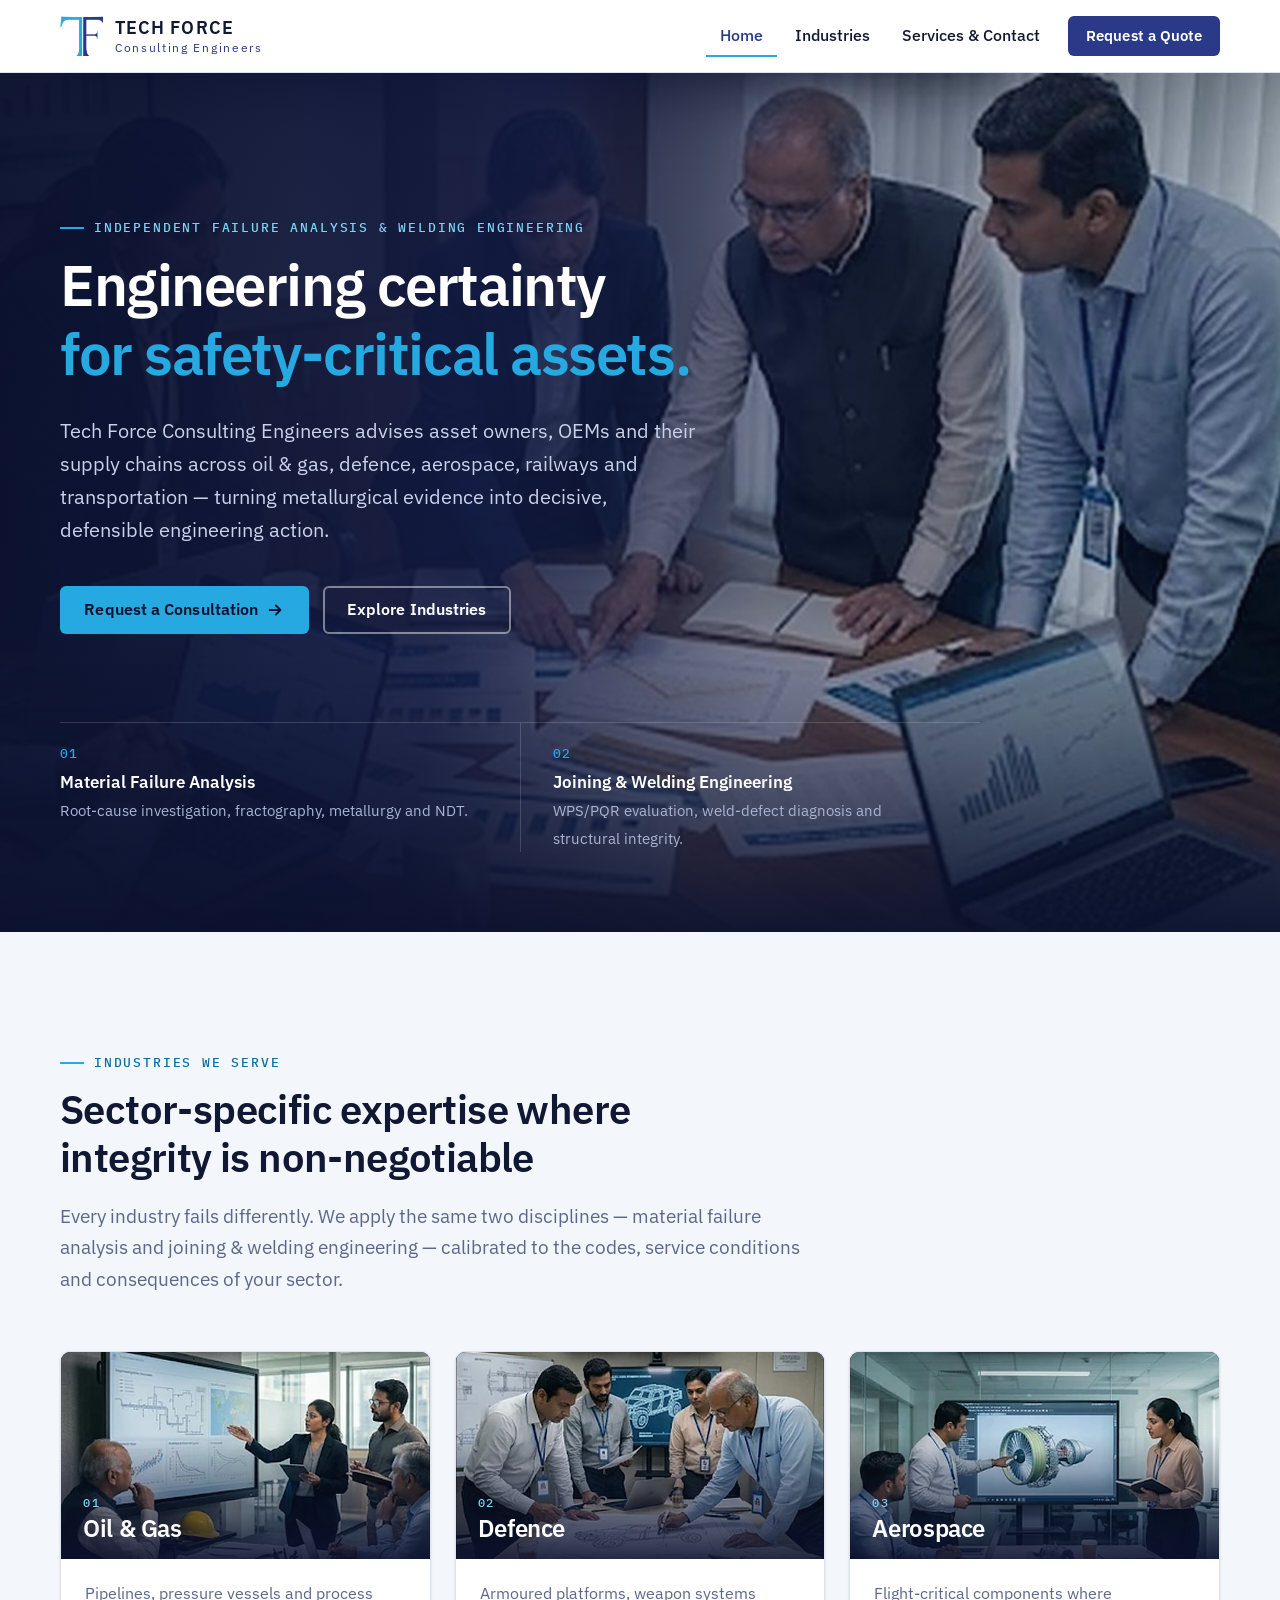
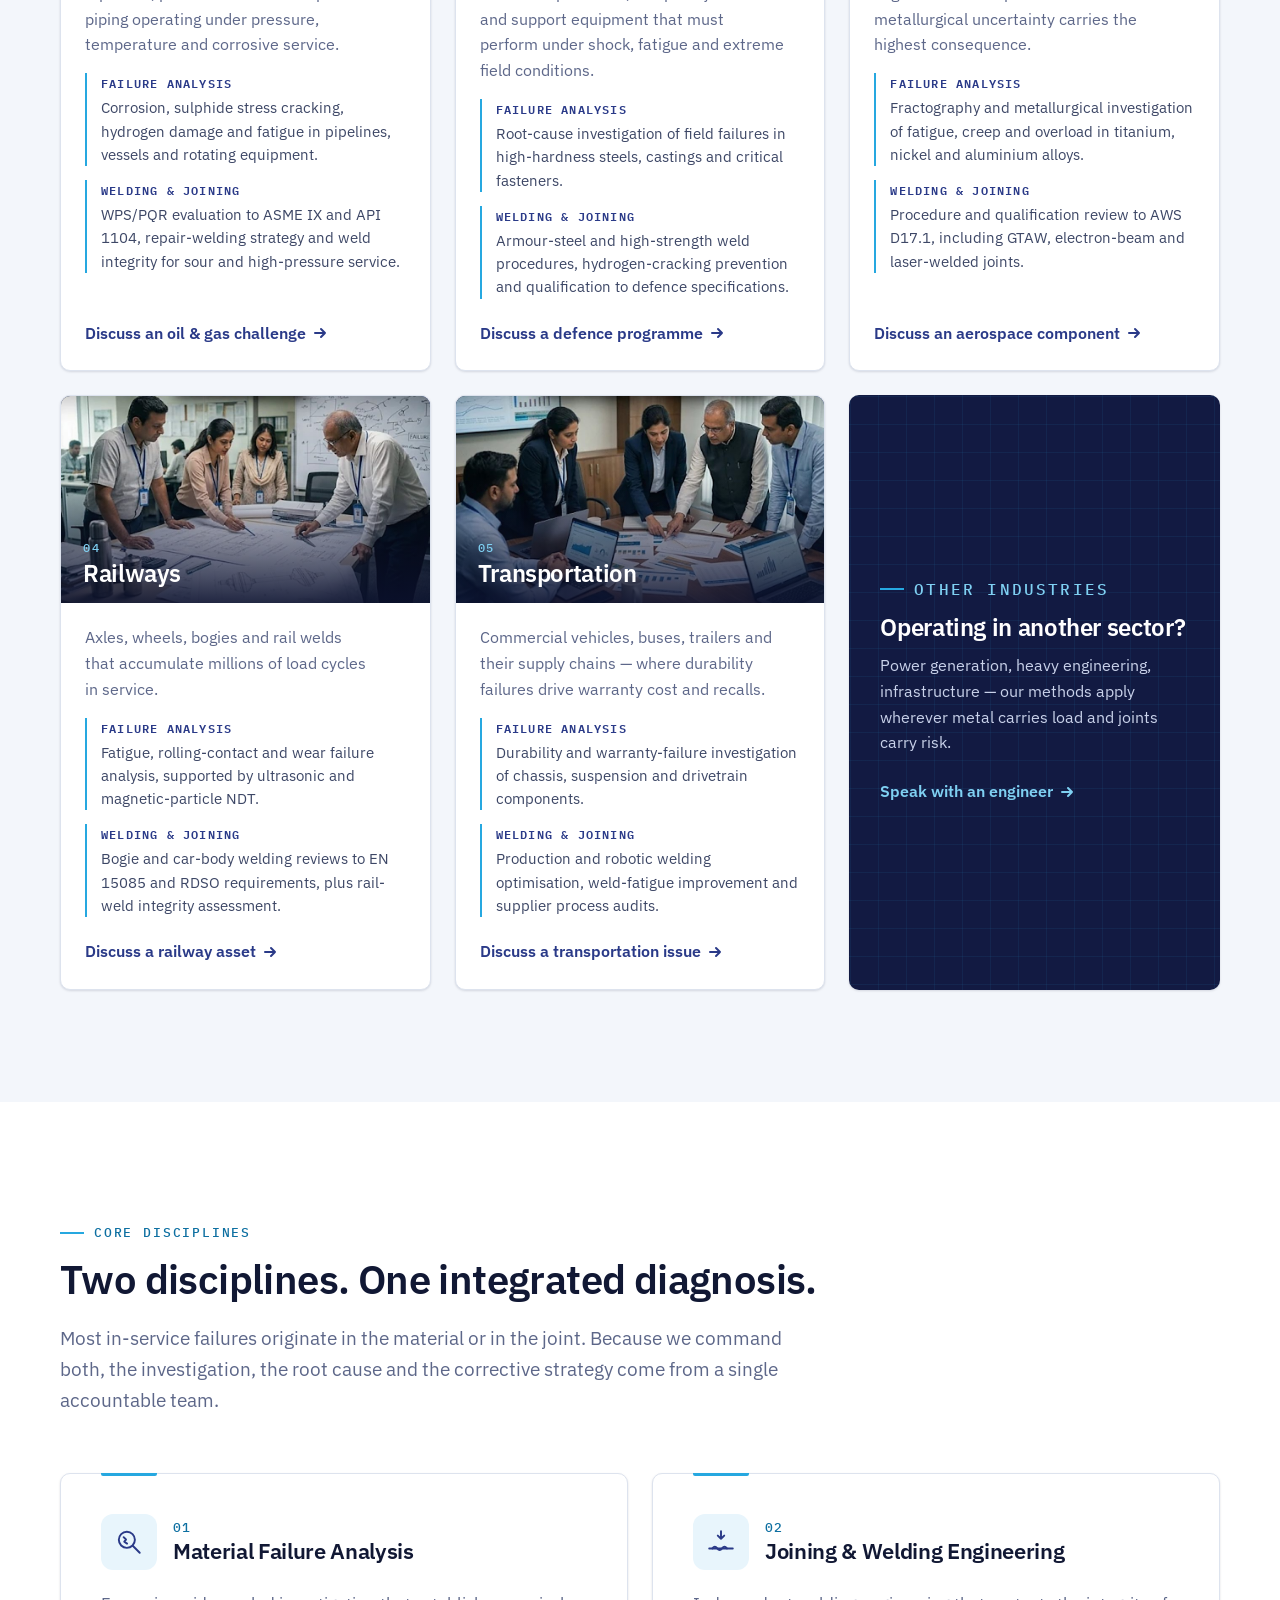
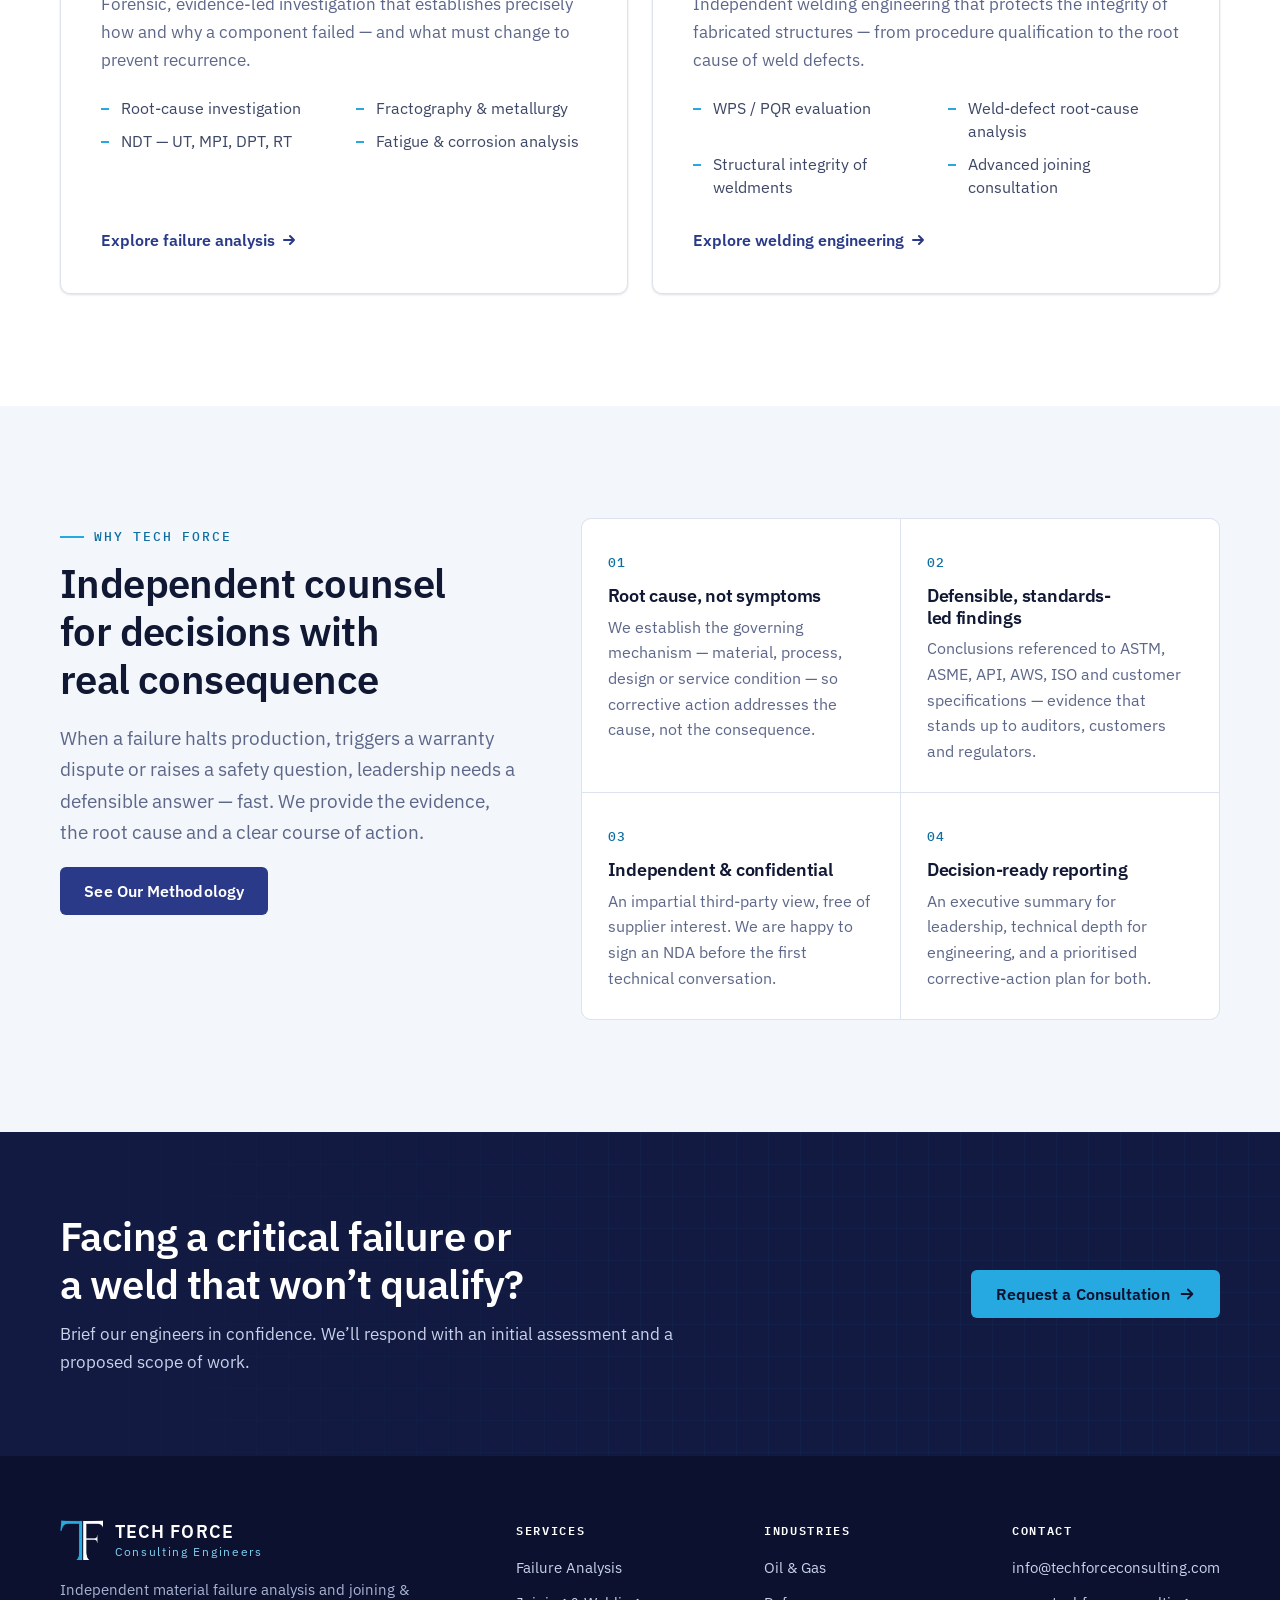
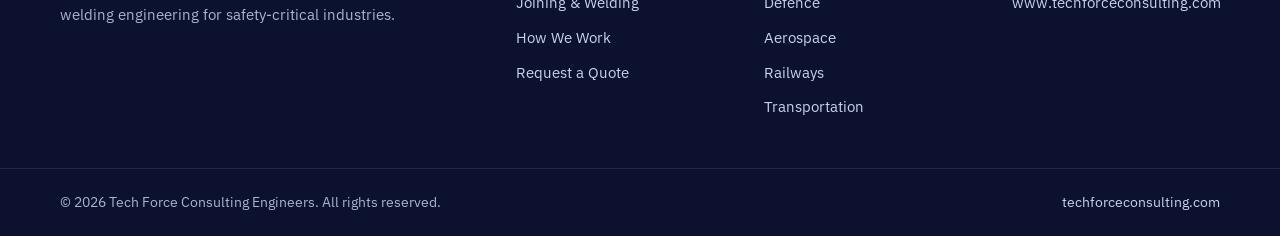
==== index.html @ 0e8b420c "Make the hero's consultants clearly visible Sharper grade of the conference-table photo (formal atti" ====
<!DOCTYPE html>
<html lang="en-IN">
<head>
  <meta charset="utf-8">
  <meta name="viewport" content="width=device-width, initial-scale=1">
  <title>Tech Force Consulting Engineers | Failure Analysis &amp; Welding Engineering</title>
  <meta name="description" content="Independent material failure analysis and joining &amp; welding engineering consultancy for oil &amp; gas, defence, aerospace, railways and transportation in India.">
  <link rel="canonical" href="https://www.techforceconsulting.com/">
  <meta name="theme-color" content="#121a42">

  <!-- Social sharing (WhatsApp, LinkedIn, etc.) -->
  <meta property="og:type" content="website">
  <meta property="og:site_name" content="Tech Force Consulting Engineers">
  <meta property="og:title" content="Tech Force Consulting Engineers">
  <meta property="og:description" content="Independent material failure analysis and joining &amp; welding engineering for oil &amp; gas, defence, aerospace, railways and transportation.">
  <meta property="og:url" content="https://www.techforceconsulting.com/">
  <meta property="og:image" content="https://www.techforceconsulting.com/assets/images/og-image.jpg">
  <meta property="og:image:width" content="1200">
  <meta property="og:image:height" content="630">
  <meta name="twitter:card" content="summary_large_image">

  <link rel="icon" href="/favicon.ico" sizes="any">
  <link rel="icon" type="image/png" href="assets/images/favicon-64.png">
  <link rel="apple-touch-icon" href="assets/images/apple-touch-icon.png">

  <link rel="preload" href="assets/fonts/ibm-plex-sans-latin.woff2" as="font" type="font/woff2" crossorigin>
  <link rel="preload" href="assets/fonts/ibm-plex-mono-500-latin.woff2" as="font" type="font/woff2" crossorigin>
  <link rel="stylesheet" href="assets/css/styles.css?v=3">

  <script type="application/ld+json">
  {
    "@context": "https://schema.org",
    "@type": "ProfessionalService",
    "name": "Tech Force Consulting Engineers",
    "url": "https://www.techforceconsulting.com/",
    "logo": "https://www.techforceconsulting.com/assets/images/logo-mark.png",
    "image": "https://www.techforceconsulting.com/assets/images/og-image.jpg",
    "email": "info@techforceconsulting.com",
    "areaServed": "IN",
    "description": "Independent material failure analysis and joining & welding engineering consultancy for oil & gas, defence, aerospace, railways and transportation.",
    "knowsAbout": ["Material failure analysis", "Root cause analysis", "Fractography", "Metallurgy", "Non-destructive testing", "Welding engineering", "WPS/PQR qualification", "Structural integrity of weldments"]
  }
  </script>
</head>
<body>
  <a class="skip-link" href="#main">Skip to content</a>

  <!-- ===================== Header ===================== -->
  <header class="site-header" data-header>
    <div class="container">
      <a class="brand" href="index.html" aria-label="Tech Force Consulting Engineers — Home">
        <img src="assets/images/logo-mark.png" width="43" height="40" alt="">
        <span class="brand-text">
          <span class="brand-name">Tech Force</span>
          <span class="brand-tag">Consulting Engineers</span>
        </span>
      </a>

      <button class="nav-toggle" type="button" aria-expanded="false" aria-controls="site-nav" data-nav-toggle>
        <span class="visually-hidden">Menu</span>
        <svg class="icon-open" viewBox="0 0 24 24" fill="none" stroke="currentColor" stroke-width="2" stroke-linecap="round" aria-hidden="true"><path d="M4 7h16M4 12h16M4 17h16"/></svg>
        <svg class="icon-close" viewBox="0 0 24 24" fill="none" stroke="currentColor" stroke-width="2" stroke-linecap="round" aria-hidden="true"><path d="M6 6l12 12M18 6L6 18"/></svg>
      </button>

      <nav class="site-nav" id="site-nav" aria-label="Main" data-nav>
        <ul>
          <li><a href="index.html" aria-current="page">Home</a></li>
          <li><a href="#sectors">Industries</a></li>
          <li><a href="services.html">Services &amp; Contact</a></li>
          <li class="nav-cta"><a class="btn btn--navy btn--sm" href="services.html#contact">Request a Quote</a></li>
        </ul>
      </nav>
    </div>
  </header>

  <main id="main">

    <!-- ===================== Hero ===================== -->
    <section class="hero" aria-labelledby="hero-title">
      <div class="hero-media">
        <img src="assets/images/consulting-hero-boardroom.jpg" width="1920" height="928" fetchpriority="high"
             alt="Indian engineering consultants reviewing diagnostic reports around a conference table">
      </div>
      <div class="container">
        <div class="hero-copy">
          <p class="eyebrow">Independent Failure Analysis &amp; Welding Engineering</p>
          <h1 id="hero-title">Engineering certainty<br><span class="accent">for safety-critical assets.</span></h1>
          <p class="hero-sub">
            Tech Force Consulting Engineers advises asset owners, OEMs and their supply chains across oil &amp; gas,
            defence, aerospace, railways and transportation — turning metallurgical evidence into decisive,
            defensible engineering action.
          </p>
          <div class="hero-actions">
            <a class="btn btn--primary" href="services.html#contact">
              Request a Consultation
              <svg viewBox="0 0 20 20" fill="none" stroke="currentColor" stroke-width="2" stroke-linecap="round" stroke-linejoin="round" aria-hidden="true"><path d="M4 10h12M11 5l5 5-5 5"/></svg>
            </a>
            <a class="btn btn--ghost-light" href="#sectors">Explore Industries</a>
          </div>
        </div>

        <ul class="hero-pillars" aria-label="Core disciplines">
          <li>
            <span class="num">01</span>
            <strong>Material Failure Analysis</strong>
            <span class="desc">Root-cause investigation, fractography, metallurgy and NDT.</span>
          </li>
          <li>
            <span class="num">02</span>
            <strong>Joining &amp; Welding Engineering</strong>
            <span class="desc">WPS/PQR evaluation, weld-defect diagnosis and structural integrity.</span>
          </li>
        </ul>
      </div>
    </section>

    <!-- ===================== Industry sectors (primary highlight) ===================== -->
    <section class="section section--alt" id="sectors" aria-labelledby="sectors-title">
      <div class="container">
        <div class="section-head">
          <p class="eyebrow">Industries We Serve</p>
          <h2 id="sectors-title">Sector-specific expertise where integrity is non-negotiable</h2>
          <p class="lead">
            Every industry fails differently. We apply the same two disciplines — material failure analysis and
            joining &amp; welding engineering — calibrated to the codes, service conditions and consequences of
            your sector.
          </p>
        </div>

        <div class="sector-grid">

          <!-- Oil & Gas -->
          <article class="sector-card" id="sector-oil-gas">
            <div class="sector-media">
              <svg class="sector-icon" viewBox="0 0 64 64" fill="none" stroke="currentColor" stroke-width="1.6" stroke-linecap="round" stroke-linejoin="round" aria-hidden="true"><path d="M32 6L23 42M32 6l9 36M26 30h12M28.5 19h7M8 42h48M14 42v12M50 42v12M26 42v12M38 42v12M4 58c4-3 8-3 12 0s8 3 12 0 8-3 12 0 8 3 12 0 4-2 8-2"/></svg>
              <img src="assets/images/consulting-meeting-oil-gas.jpg" width="676" height="380" loading="lazy" decoding="async"
                   alt="Indian engineering consultants reviewing pipeline weld inspection reports in a corporate meeting room"
                   onerror="this.remove()">
              <h3 class="sector-title"><span class="num">01</span>Oil &amp; Gas</h3>
            </div>
            <div class="sector-body">
              <p>Pipelines, pressure vessels and process piping operating under pressure, temperature and corrosive service.</p>
              <dl class="sector-capabilities">
                <div>
                  <dt>Failure Analysis</dt>
                  <dd>Corrosion, sulphide stress cracking, hydrogen damage and fatigue in pipelines, vessels and rotating equipment.</dd>
                </div>
                <div>
                  <dt>Welding &amp; Joining</dt>
                  <dd>WPS/PQR evaluation to ASME IX and API 1104, repair-welding strategy and weld integrity for sour and high-pressure service.</dd>
                </div>
              </dl>
              <a class="link-arrow" href="services.html?sector=oil-gas#contact">
                Discuss an oil &amp; gas challenge
                <svg viewBox="0 0 16 16" fill="none" stroke="currentColor" stroke-width="2" stroke-linecap="round" stroke-linejoin="round" aria-hidden="true"><path d="M3 8h10M9 4l4 4-4 4"/></svg>
              </a>
            </div>
          </article>

          <!-- Defence -->
          <article class="sector-card" id="sector-defence">
            <div class="sector-media">
              <svg class="sector-icon" viewBox="0 0 64 64" fill="none" stroke="currentColor" stroke-width="1.6" stroke-linecap="round" stroke-linejoin="round" aria-hidden="true"><path d="M32 6l20 8v16c0 13-8.5 23-20 28C20.5 53 12 43 12 30V14l20-8z"/><path d="M32 21l3.4 6.9 7.6 1.1-5.5 5.4 1.3 7.6L32 38.4l-6.8 3.6 1.3-7.6-5.5-5.4 7.6-1.1z"/></svg>
              <img src="assets/images/consulting-meeting-defence.jpg" width="672" height="378" loading="lazy" decoding="async"
                   alt="Indian engineering consultants examining metallurgical test reports for a defence programme in a modern engineering lab"
                   onerror="this.remove()">
              <h3 class="sector-title"><span class="num">02</span>Defence</h3>
            </div>
            <div class="sector-body">
              <p>Armoured platforms, weapon systems and support equipment that must perform under shock, fatigue and extreme field conditions.</p>
              <dl class="sector-capabilities">
                <div>
                  <dt>Failure Analysis</dt>
                  <dd>Root-cause investigation of field failures in high-hardness steels, castings and critical fasteners.</dd>
                </div>
                <div>
                  <dt>Welding &amp; Joining</dt>
                  <dd>Armour-steel and high-strength weld procedures, hydrogen-cracking prevention and qualification to defence specifications.</dd>
                </div>
              </dl>
              <a class="link-arrow" href="services.html?sector=defence#contact">
                Discuss a defence programme
                <svg viewBox="0 0 16 16" fill="none" stroke="currentColor" stroke-width="2" stroke-linecap="round" stroke-linejoin="round" aria-hidden="true"><path d="M3 8h10M9 4l4 4-4 4"/></svg>
              </a>
            </div>
          </article>

          <!-- Aerospace -->
          <article class="sector-card" id="sector-aerospace">
            <div class="sector-media">
              <svg class="sector-icon" viewBox="0 0 64 64" fill="none" stroke="currentColor" stroke-width="1.6" stroke-linecap="round" stroke-linejoin="round" aria-hidden="true"><path d="M32 6c2.2 0 3.5 2 3.5 5v13l20 12v5l-20-6v12l6 5v4L32 54l-9.5 3v-4l6-5V35l-20 6v-5l20-12V11c0-3 1.3-5 3.5-5z"/></svg>
              <img src="assets/images/consulting-meeting-aerospace.jpg" width="676" height="380" loading="lazy" decoding="async"
                   alt="Indian engineering consultants discussing fractography results for an aerospace component in a meeting room"
                   onerror="this.remove()">
              <h3 class="sector-title"><span class="num">03</span>Aerospace</h3>
            </div>
            <div class="sector-body">
              <p>Flight-critical components where metallurgical uncertainty carries the highest consequence.</p>
              <dl class="sector-capabilities">
                <div>
                  <dt>Failure Analysis</dt>
                  <dd>Fractography and metallurgical investigation of fatigue, creep and overload in titanium, nickel and aluminium alloys.</dd>
                </div>
                <div>
                  <dt>Welding &amp; Joining</dt>
                  <dd>Procedure and qualification review to AWS D17.1, including GTAW, electron-beam and laser-welded joints.</dd>
                </div>
              </dl>
              <a class="link-arrow" href="services.html?sector=aerospace#contact">
                Discuss an aerospace component
                <svg viewBox="0 0 16 16" fill="none" stroke="currentColor" stroke-width="2" stroke-linecap="round" stroke-linejoin="round" aria-hidden="true"><path d="M3 8h10M9 4l4 4-4 4"/></svg>
              </a>
            </div>
          </article>

          <!-- Railways -->
          <article class="sector-card" id="sector-railways">
            <div class="sector-media">
              <svg class="sector-icon" viewBox="0 0 64 64" fill="none" stroke="currentColor" stroke-width="1.6" stroke-linecap="round" stroke-linejoin="round" aria-hidden="true"><rect x="16" y="6" width="32" height="40" rx="8"/><path d="M16 26h32M25 14h14"/><circle cx="24" cy="36" r="3"/><circle cx="40" cy="36" r="3"/><path d="M22 46l-6 12M42 46l6 12M19 52h26"/></svg>
              <img src="assets/images/consulting-meeting-railways.jpg" width="878" height="494" loading="lazy" decoding="async"
                   alt="Indian engineering consultants reviewing bogie frame welding blueprints in a corporate meeting room"
                   onerror="this.remove()">
              <h3 class="sector-title"><span class="num">04</span>Railways</h3>
            </div>
            <div class="sector-body">
              <p>Axles, wheels, bogies and rail welds that accumulate millions of load cycles in service.</p>
              <dl class="sector-capabilities">
                <div>
                  <dt>Failure Analysis</dt>
                  <dd>Fatigue, rolling-contact and wear failure analysis, supported by ultrasonic and magnetic-particle NDT.</dd>
                </div>
                <div>
                  <dt>Welding &amp; Joining</dt>
                  <dd>Bogie and car-body welding reviews to EN 15085 and RDSO requirements, plus rail-weld integrity assessment.</dd>
                </div>
              </dl>
              <a class="link-arrow" href="services.html?sector=railways#contact">
                Discuss a railway asset
                <svg viewBox="0 0 16 16" fill="none" stroke="currentColor" stroke-width="2" stroke-linecap="round" stroke-linejoin="round" aria-hidden="true"><path d="M3 8h10M9 4l4 4-4 4"/></svg>
              </a>
            </div>
          </article>

          <!-- Transportation -->
          <article class="sector-card" id="sector-transportation">
            <div class="sector-media">
              <svg class="sector-icon" viewBox="0 0 64 64" fill="none" stroke="currentColor" stroke-width="1.6" stroke-linecap="round" stroke-linejoin="round" aria-hidden="true"><path d="M4 14h34v30H4zM38 24h12l10 10v10H38z"/><path d="M44 28v6h12"/><circle cx="14" cy="48" r="5"/><circle cx="48" cy="48" r="5"/></svg>
              <img src="assets/images/consulting-meeting-transportation.jpg" width="868" height="488" loading="lazy" decoding="async"
                   alt="Indian engineering consultants discussing vehicle chassis failure diagnostics around a conference table"
                   onerror="this.remove()">
              <h3 class="sector-title"><span class="num">05</span>Transportation</h3>
            </div>
            <div class="sector-body">
              <p>Commercial vehicles, buses, trailers and their supply chains — where durability failures drive warranty cost and recalls.</p>
              <dl class="sector-capabilities">
                <div>
                  <dt>Failure Analysis</dt>
                  <dd>Durability and warranty-failure investigation of chassis, suspension and drivetrain components.</dd>
                </div>
                <div>
                  <dt>Welding &amp; Joining</dt>
                  <dd>Production and robotic welding optimisation, weld-fatigue improvement and supplier process audits.</dd>
                </div>
              </dl>
              <a class="link-arrow" href="services.html?sector=transportation#contact">
                Discuss a transportation issue
                <svg viewBox="0 0 16 16" fill="none" stroke="currentColor" stroke-width="2" stroke-linecap="round" stroke-linejoin="round" aria-hidden="true"><path d="M3 8h10M9 4l4 4-4 4"/></svg>
              </a>
            </div>
          </article>

          <!-- Other sectors -->
          <article class="sector-card sector-card--cta">
            <p class="eyebrow">Other Industries</p>
            <h3>Operating in another sector?</h3>
            <p>Power generation, heavy engineering, infrastructure — our methods apply wherever metal carries load and joints carry risk.</p>
            <a class="link-arrow" href="services.html#contact">
              Speak with an engineer
              <svg viewBox="0 0 16 16" fill="none" stroke="currentColor" stroke-width="2" stroke-linecap="round" stroke-linejoin="round" aria-hidden="true"><path d="M3 8h10M9 4l4 4-4 4"/></svg>
            </a>
          </article>

        </div>
      </div>
    </section>

    <!-- ===================== Core disciplines ===================== -->
    <section class="section" aria-labelledby="disciplines-title">
      <div class="container">
        <div class="section-head">
          <p class="eyebrow">Core Disciplines</p>
          <h2 id="disciplines-title">Two disciplines. One integrated diagnosis.</h2>
          <p class="lead">
            Most in-service failures originate in the material or in the joint. Because we command both, the
            investigation, the root cause and the corrective strategy come from a single accountable team.
          </p>
        </div>

        <div class="pillar-grid">
          <article class="pillar-card">
            <div class="pillar-head">
              <div class="pillar-icon" aria-hidden="true">
                <svg viewBox="0 0 28 28" fill="none" stroke="currentColor" stroke-width="1.8" stroke-linecap="round" stroke-linejoin="round"><circle cx="12" cy="12" r="7.5"/><path d="M17.5 17.5L24 24"/><path d="M9 9.5l2.2 2.2-1.6 2 2.6 1.8"/></svg>
              </div>
              <div>
                <span class="num">01</span>
                <h3>Material Failure Analysis</h3>
              </div>
            </div>
            <p>Forensic, evidence-led investigation that establishes precisely how and why a component failed — and what must change to prevent recurrence.</p>
            <ul>
              <li>Root-cause investigation</li>
              <li>Fractography &amp; metallurgy</li>
              <li>NDT — UT, MPI, DPT, RT</li>
              <li>Fatigue &amp; corrosion analysis</li>
            </ul>
            <a class="link-arrow" href="services.html#failure-analysis">
              Explore failure analysis
              <svg viewBox="0 0 16 16" fill="none" stroke="currentColor" stroke-width="2" stroke-linecap="round" stroke-linejoin="round" aria-hidden="true"><path d="M3 8h10M9 4l4 4-4 4"/></svg>
            </a>
          </article>

          <article class="pillar-card">
            <div class="pillar-head">
              <div class="pillar-icon" aria-hidden="true">
                <svg viewBox="0 0 28 28" fill="none" stroke="currentColor" stroke-width="1.8" stroke-linecap="round" stroke-linejoin="round"><path d="M3 20h22"/><path d="M6 20c1.5-2 3-2 4.5 0s3 2 4.5 0 3-2 4.5 0"/><path d="M14 4v7M11 8l3 3 3-3"/></svg>
              </div>
              <div>
                <span class="num">02</span>
                <h3>Joining &amp; Welding Engineering</h3>
              </div>
            </div>
            <p>Independent welding engineering that protects the integrity of fabricated structures — from procedure qualification to the root cause of weld defects.</p>
            <ul>
              <li>WPS / PQR evaluation</li>
              <li>Weld-defect root-cause analysis</li>
              <li>Structural integrity of weldments</li>
              <li>Advanced joining consultation</li>
            </ul>
            <a class="link-arrow" href="services.html#welding">
              Explore welding engineering
              <svg viewBox="0 0 16 16" fill="none" stroke="currentColor" stroke-width="2" stroke-linecap="round" stroke-linejoin="round" aria-hidden="true"><path d="M3 8h10M9 4l4 4-4 4"/></svg>
            </a>
          </article>
        </div>
      </div>
    </section>

    <!-- ===================== Value proposition ===================== -->
    <section class="section section--alt" aria-labelledby="why-title">
      <div class="container value-wrap">
        <div>
          <p class="eyebrow">Why Tech Force</p>
          <h2 id="why-title">Independent counsel for decisions with real consequence</h2>
          <p class="lead">
            When a failure halts production, triggers a warranty dispute or raises a safety question, leadership
            needs a defensible answer — fast. We provide the evidence, the root cause and a clear course of action.
          </p>
          <a class="btn btn--navy" href="services.html#process">See Our Methodology</a>
        </div>

        <div class="value-grid">
          <div class="value-item">
            <span class="num">01</span>
            <h3>Root cause, not symptoms</h3>
            <p>We establish the governing mechanism — material, process, design or service condition — so corrective action addresses the cause, not the consequence.</p>
          </div>
          <div class="value-item">
            <span class="num">02</span>
            <h3>Defensible, standards-led findings</h3>
            <p>Conclusions referenced to ASTM, ASME, API, AWS, ISO and customer specifications — evidence that stands up to auditors, customers and regulators.</p>
          </div>
          <div class="value-item">
            <span class="num">03</span>
            <h3>Independent &amp; confidential</h3>
            <p>An impartial third-party view, free of supplier interest. We are happy to sign an NDA before the first technical conversation.</p>
          </div>
          <div class="value-item">
            <span class="num">04</span>
            <h3>Decision-ready reporting</h3>
            <p>An executive summary for leadership, technical depth for engineering, and a prioritised corrective-action plan for both.</p>
          </div>
        </div>
      </div>
    </section>

    <!-- ===================== CTA ===================== -->
    <section class="cta-band" aria-labelledby="cta-title">
      <div class="container">
        <div>
          <h2 id="cta-title">Facing a critical failure or a weld that won’t qualify?</h2>
          <p>Brief our engineers in confidence. We’ll respond with an initial assessment and a proposed scope of work.</p>
        </div>
        <div class="hero-actions">
          <a class="btn btn--primary" href="services.html#contact">
            Request a Consultation
            <svg viewBox="0 0 20 20" fill="none" stroke="currentColor" stroke-width="2" stroke-linecap="round" stroke-linejoin="round" aria-hidden="true"><path d="M4 10h12M11 5l5 5-5 5"/></svg>
          </a>
        </div>
      </div>
    </section>

  </main>

  <!-- ===================== Footer ===================== -->
  <footer class="site-footer">
    <div class="container footer-top">
      <div class="footer-brand">
        <a class="brand" href="index.html" aria-label="Tech Force Consulting Engineers — Home">
          <img src="assets/images/logo-mark-light.png" width="43" height="40" alt="" loading="lazy">
          <span class="brand-text">
            <span class="brand-name">Tech Force</span>
            <span class="brand-tag">Consulting Engineers</span>
          </span>
        </a>
        <p>Independent material failure analysis and joining &amp; welding engineering for safety-critical industries.</p>
      </div>
      <div>
        <h2>Services</h2>
        <ul>
          <li><a href="services.html#failure-analysis">Failure Analysis</a></li>
          <li><a href="services.html#welding">Joining &amp; Welding</a></li>
          <li><a href="services.html#process">How We Work</a></li>
          <li><a href="services.html#contact">Request a Quote</a></li>
        </ul>
      </div>
      <div>
        <h2>Industries</h2>
        <ul>
          <li><a href="#sector-oil-gas">Oil &amp; Gas</a></li>
          <li><a href="#sector-defence">Defence</a></li>
          <li><a href="#sector-aerospace">Aerospace</a></li>
          <li><a href="#sector-railways">Railways</a></li>
          <li><a href="#sector-transportation">Transportation</a></li>
        </ul>
      </div>
      <div>
        <h2>Contact</h2>
        <ul>
          <li><a href="mailto:info@techforceconsulting.com">info@techforceconsulting.com</a></li>
          <li><a href="https://www.techforceconsulting.com">www.techforceconsulting.com</a></li>
        </ul>
      </div>
    </div>
    <div class="footer-bottom">
      <div class="container">
        <p>© <span data-year>2026</span> Tech Force Consulting Engineers. All rights reserved.</p>
        <p><a href="https://www.techforceconsulting.com">techforceconsulting.com</a></p>
      </div>
    </div>
  </footer>

  <script src="assets/js/main.js?v=2" defer></script>
</body>
</html>
---- assets/css/styles.css ----
/* ==========================================================================
   Tech Force Consulting Engineers — site styles
   Plain CSS, no build step. Brand colours sampled from the logo.
   ========================================================================== */

/* IBM Plex (SIL Open Font License, see assets/fonts/OFL.txt), self-hosted, Latin subset */
@font-face {
  font-family: "IBM Plex Sans"; font-style: normal; font-weight: 100 700; font-display: swap;
  src: url("../fonts/ibm-plex-sans-latin.woff2") format("woff2");
}
@font-face {
  font-family: "IBM Plex Mono"; font-style: normal; font-weight: 500; font-display: swap;
  src: url("../fonts/ibm-plex-mono-500-latin.woff2") format("woff2");
}
@font-face {
  font-family: "IBM Plex Mono"; font-style: normal; font-weight: 600; font-display: swap;
  src: url("../fonts/ibm-plex-mono-600-latin.woff2") format("woff2");
}

:root {
  /* Brand */
  --navy: #2a3a88;          /* logo navy */
  --navy-800: #1f2c6c;
  --navy-900: #121a42;      /* deep backgrounds */
  --navy-950: #0b112e;
  --cyan: #26a8e0;          /* logo cerulean */
  --cyan-300: #7fd0f2;
  --cyan-700: #0d6fa1;      /* cerulean darkened for text on white (AA) */

  /* Neutrals */
  --ink: #111834;
  --body: #3d4766;
  --muted: #5d6789;
  --line: #dde3ee;
  --surface: #ffffff;
  --surface-alt: #f3f6fb;

  /* Type */
  --font-sans: "IBM Plex Sans", system-ui, -apple-system, "Segoe UI", Roboto, Arial, sans-serif;
  --font-mono: "IBM Plex Mono", ui-monospace, SFMono-Regular, Menlo, Consolas, monospace;

  /* Layout */
  --container: 1200px;
  --gutter: 20px;
  --radius: 10px;
  --radius-sm: 6px;
  --header-h: 72px;
  --shadow-sm: 0 1px 2px rgba(17, 24, 52, .06), 0 1px 3px rgba(17, 24, 52, .08);
  --shadow-md: 0 10px 30px -12px rgba(17, 24, 52, .25);
}

/* ---------- Reset & base ---------- */
*, *::before, *::after { box-sizing: border-box; }
html { -webkit-text-size-adjust: 100%; scroll-padding-top: calc(var(--header-h) + 16px); }
@media (prefers-reduced-motion: no-preference) { html { scroll-behavior: smooth; } }
body {
  margin: 0;
  font-family: var(--font-sans);
  font-size: 1.0625rem;
  line-height: 1.65;
  color: var(--body);
  background: var(--surface);
  -webkit-font-smoothing: antialiased;
}
img { display: block; max-width: 100%; height: auto; }
a { color: var(--navy); text-decoration-thickness: 1px; text-underline-offset: 3px; }
a:hover { color: var(--cyan-700); }
h1, h2, h3, h4 { color: var(--ink); line-height: 1.2; margin: 0 0 .5em; font-weight: 600; letter-spacing: -.015em; }
h1 { font-size: clamp(2.1rem, 4.6vw, 3.6rem); letter-spacing: -.025em; }
h2 { font-size: clamp(1.75rem, 3.2vw, 2.5rem); }
h1, h2, h3 { text-wrap: balance; }
h3 { font-size: 1.25rem; }
p { margin: 0 0 1em; text-wrap: pretty; }
ul, ol { margin: 0; padding: 0; }
:focus-visible { outline: 3px solid var(--cyan); outline-offset: 3px; border-radius: 2px; }
@media (prefers-reduced-motion: reduce) {
  *, *::before, *::after { transition-duration: 0s !important; animation-duration: 0s !important; }
  .pillar-card:hover, .sector-card:hover, .sector-card:hover .sector-media img { transform: none !important; }
}

.container { width: 100%; max-width: var(--container); margin-inline: auto; padding-inline: var(--gutter); }
.visually-hidden {
  position: absolute !important; width: 1px; height: 1px; padding: 0; margin: -1px;
  overflow: hidden; clip: rect(0 0 0 0); white-space: nowrap; border: 0;
}
.skip-link {
  position: absolute; left: 16px; top: -100px; z-index: 100;
  background: var(--navy-900); color: #fff; padding: 10px 16px; border-radius: var(--radius-sm);
}
.skip-link:focus { top: 12px; color: #fff; }

/* ---------- Buttons ---------- */
.btn {
  display: inline-flex; align-items: center; justify-content: center; gap: .5em;
  min-height: 48px; padding: .75em 1.4em;
  font: 600 1rem/1.2 var(--font-sans); text-decoration: none; letter-spacing: .005em;
  border: 2px solid transparent; border-radius: var(--radius-sm); cursor: pointer;
  transition: background-color .15s ease, color .15s ease, border-color .15s ease, transform .15s ease;
}
.btn:active { transform: translateY(1px); }
.btn svg { width: 18px; height: 18px; flex: none; }
.btn--primary { background: var(--cyan); color: var(--navy-950); }
.btn--primary:hover { background: var(--cyan-300); color: var(--navy-950); }
.btn--navy { background: var(--navy); color: #fff; }
.btn--navy:hover { background: var(--navy-800); color: #fff; }
.btn--ghost-light { border-color: rgba(255, 255, 255, .45); color: #fff; }
.btn--ghost-light:hover { border-color: #fff; background: rgba(255, 255, 255, .08); color: #fff; }
.btn--sm { min-height: 40px; padding: .5em 1.05em; font-size: .9375rem; }

/* ---------- Header / navigation ---------- */
.site-header {
  position: sticky; top: 0; z-index: 50;
  background: rgba(255, 255, 255, .96);
  border-bottom: 1px solid var(--line);
  transition: box-shadow .2s ease;
}
@supports (backdrop-filter: blur(8px)) {
  .site-header { background: rgba(255, 255, 255, .88); backdrop-filter: saturate(180%) blur(10px); }
}
.site-header.is-scrolled { box-shadow: var(--shadow-sm); }
.site-header .container { display: flex; align-items: center; gap: 24px; height: var(--header-h); }

.brand { display: flex; align-items: center; gap: 12px; text-decoration: none; margin-right: auto; }
.brand img { width: 43px; height: 40px; }
.brand-text { display: flex; flex-direction: column; line-height: 1.1; }
.brand-name { font-weight: 600; font-size: 1.125rem; color: var(--ink); letter-spacing: .06em; text-transform: uppercase; }
.brand-tag { font-size: .75rem; color: var(--navy); letter-spacing: .14em; margin-top: 3px; }

.site-nav ul { display: flex; align-items: center; gap: 4px; list-style: none; }
.site-nav a:not(.btn) {
  display: block; padding: 8px 14px; border-radius: var(--radius-sm);
  font-weight: 500; font-size: .975rem; color: var(--ink); text-decoration: none;
}
.site-nav a:not(.btn):hover { background: var(--surface-alt); color: var(--navy); }
.site-nav a[aria-current="page"] { color: var(--navy); box-shadow: inset 0 -2px 0 var(--cyan); border-radius: 0; }
.site-nav .nav-cta { margin-left: 10px; }

.nav-toggle {
  display: none; width: 44px; height: 44px; padding: 0; border: 1px solid var(--line);
  border-radius: var(--radius-sm); background: #fff; color: var(--ink); cursor: pointer;
  align-items: center; justify-content: center;
}
.nav-toggle svg { width: 22px; height: 22px; }
.nav-toggle .icon-close { display: none; }
.nav-toggle[aria-expanded="true"] .icon-open { display: none; }
.nav-toggle[aria-expanded="true"] .icon-close { display: block; }

@media (max-width: 820px) {
  .nav-toggle { display: inline-flex; }
  .site-nav {
    position: absolute; inset: var(--header-h) 0 auto 0;
    background: #fff; border-bottom: 1px solid var(--line); box-shadow: var(--shadow-md);
    display: none;
  }
  .site-nav.is-open { display: block; }
  .site-nav ul { flex-direction: column; align-items: stretch; gap: 0; padding: 8px var(--gutter) 20px; }
  .site-nav a:not(.btn) { padding: 14px 4px; border-bottom: 1px solid var(--line); border-radius: 0; }
  .site-nav a[aria-current="page"] { box-shadow: inset 3px 0 0 var(--cyan); padding-left: 14px; }
  .site-nav .nav-cta { margin: 16px 0 0; }
  .site-nav .nav-cta .btn { width: 100%; }
}
@media (max-width: 380px) {
  .brand-tag { display: none; }
}

/* ---------- Shared section scaffolding ---------- */
.section { padding-block: clamp(64px, 9vw, 112px); }
.section--alt { background: var(--surface-alt); }
.section-head { max-width: 760px; margin-bottom: clamp(36px, 5vw, 56px); }
.section-head--center { margin-inline: auto; text-align: center; }
.eyebrow {
  display: inline-flex; align-items: center; gap: 10px; margin-bottom: 14px;
  font: 500 .8125rem/1.2 var(--font-mono); letter-spacing: .14em; text-transform: uppercase; color: var(--cyan-700);
}
.eyebrow::before { content: ""; width: 24px; height: 2px; background: var(--cyan); }
.section-head--center .eyebrow::before { display: none; }
.lead { font-size: clamp(1.0625rem, 1.6vw, 1.1875rem); color: var(--muted); }


.link-arrow {
  display: inline-flex; align-items: center; gap: 6px;
  font-weight: 600; font-size: .9688rem; text-decoration: none; color: var(--navy);
}
.link-arrow svg { width: 16px; height: 16px; transition: transform .15s ease; }
.link-arrow:hover svg { transform: translateX(3px); }

/* ---------- Hero (home) ---------- */
.hero { position: relative; isolation: isolate; color: #d7def2; overflow: hidden; background: var(--navy-900); }
.hero-media, .hero-media img { position: absolute; inset: 0; width: 100%; height: 100%; }
.hero-media { z-index: -2; }
.hero-media img { object-fit: cover; object-position: 70% 30%; }
.hero::before { /* dark behind the copy, opening up so the meeting photo shows on the right */
  content: ""; position: absolute; inset: 0; z-index: -1;
  background:
    linear-gradient(0deg, rgba(11, 17, 46, .92) 0%, rgba(11, 17, 46, 0) 32%),
    linear-gradient(100deg, rgba(11, 17, 46, .97) 0%, rgba(18, 26, 66, .9) 38%, rgba(18, 26, 66, .45) 62%, rgba(18, 26, 66, .2) 100%);
}
@media (max-width: 760px) {
  .hero::before { background: linear-gradient(180deg, rgba(11, 17, 46, .9) 0%, rgba(18, 26, 66, .8) 100%); }
}
.hero .container { padding-block: clamp(72px, 12vw, 136px) clamp(48px, 7vw, 80px); }
.hero-copy { max-width: 760px; }
.hero .eyebrow { color: var(--cyan-300); }
.hero h1 { color: #fff; margin-bottom: .45em; }
.hero h1 .accent { color: var(--cyan); }
.hero-sub { font-size: clamp(1.0625rem, 1.8vw, 1.25rem); max-width: 640px; margin-bottom: 2em; color: #c9d2ea; }
.hero-actions { display: flex; flex-wrap: wrap; gap: 14px; }

/* Two-pillar strip at the foot of the hero */
.hero-pillars {
  list-style: none; display: grid; grid-template-columns: repeat(2, minmax(0, 1fr)); max-width: 920px;
  margin-top: clamp(56px, 8vw, 88px); border-top: 1px solid rgba(255, 255, 255, .16);
}
.hero-pillars li { padding: 22px 32px 0 0; }
.hero-pillars li + li { padding-left: 32px; border-left: 1px solid rgba(255, 255, 255, .16); }
.hero-pillars .num { display: block; font: 500 .8125rem var(--font-mono); color: var(--cyan); letter-spacing: .1em; margin-bottom: 6px; }
.hero-pillars strong { display: block; color: #fff; font-weight: 600; font-size: 1.0625rem; }
.hero-pillars .desc { font-size: .9375rem; color: #a9b4d3; }
@media (max-width: 640px) {
  .hero-pillars { grid-template-columns: minmax(0, 1fr); }
  .hero-pillars li, .hero-pillars li + li { padding: 18px 0; border-left: 0; border-bottom: 1px solid rgba(255, 255, 255, .12); }
}

/* ---------- Sector grid (home): the primary highlight ---------- */
.sector-grid { display: grid; gap: 24px; grid-template-columns: repeat(3, minmax(0, 1fr)); }
@media (max-width: 1024px) { .sector-grid { grid-template-columns: repeat(2, minmax(0, 1fr)); } }
@media (max-width: 640px) { .sector-grid { grid-template-columns: minmax(0, 1fr); } }

.sector-card {
  position: relative; display: flex; flex-direction: column; overflow: hidden;
  background: #fff; border: 1px solid var(--line); border-radius: var(--radius); box-shadow: var(--shadow-sm);
  transition: border-color .2s ease, box-shadow .2s ease, transform .2s ease;
}
.sector-card:hover { border-color: #c4cfe3; box-shadow: var(--shadow-md); transform: translateY(-2px); }
.sector-card:focus-within { border-color: var(--cyan); }

/* Branded blueprint artwork sits underneath; a photo, once supplied, covers it. */
.sector-media {
  position: relative; aspect-ratio: 16 / 9; overflow: hidden; isolation: isolate;
  background:
    linear-gradient(rgba(38, 168, 224, .1) 1px, transparent 1px) 0 0 / 24px 24px,
    linear-gradient(90deg, rgba(38, 168, 224, .1) 1px, transparent 1px) 0 0 / 24px 24px,
    radial-gradient(120% 100% at 85% 15%, var(--navy) 0%, var(--navy-900) 60%, var(--navy-950) 100%);
}
.sector-icon {
  position: absolute; right: 22px; top: 18px; width: 30%; max-width: 112px; height: auto;
  color: var(--cyan); opacity: .85;
}
.sector-media img {
  position: absolute; inset: 0; z-index: 1; width: 100%; height: 100%; object-fit: cover;
  transition: transform .5s ease;
}
.sector-card:hover .sector-media img { transform: scale(1.03); }
.sector-media::after {
  content: ""; position: absolute; inset: 40% 0 0 0; z-index: 2;
  background: linear-gradient(180deg, rgba(11, 17, 46, 0) 0%, rgba(11, 17, 46, .88) 100%);
}
.sector-title { position: absolute; left: 22px; bottom: 16px; z-index: 3; margin: 0; color: #fff; font-size: 1.5rem; }
.sector-title .num {
  display: block; margin-bottom: 4px; font: 500 .75rem var(--font-mono); letter-spacing: .14em; color: var(--cyan-300);
}

.sector-body { display: flex; flex-direction: column; flex: 1; padding: 22px 24px 24px; }
.sector-body > p { font-size: .9688rem; color: var(--muted); }
.sector-capabilities { display: grid; gap: 14px; margin: 0 0 22px; }
.sector-capabilities div { padding-left: 14px; border-left: 2px solid var(--cyan); }
.sector-capabilities dt {
  margin-bottom: 3px; font: 600 .75rem var(--font-mono); letter-spacing: .1em; text-transform: uppercase; color: var(--navy);
}
.sector-capabilities dd { margin: 0; font-size: .9375rem; line-height: 1.55; }
.sector-body .link-arrow { margin-top: auto; }
.sector-card .link-arrow::after, .pillar-card .link-arrow::after { /* whole card is clickable */
  content: ""; position: absolute; inset: 0; z-index: 4; border-radius: inherit;
}

/* Sixth cell: invitation for sectors not listed */
.sector-card--cta {
  justify-content: center; padding: 36px 30px; color: #c9d2ea; border-color: transparent;
  background:
    linear-gradient(rgba(38, 168, 224, .08) 1px, transparent 1px) 0 0 / 28px 28px,
    linear-gradient(90deg, rgba(38, 168, 224, .08) 1px, transparent 1px) 0 0 / 28px 28px,
    var(--navy-900);
}
.sector-card--cta .eyebrow { color: var(--cyan-300); }
.sector-card--cta h3 { color: #fff; font-size: 1.5rem; }
.sector-card--cta p { color: #c9d2ea; font-size: .9688rem; }
.sector-card--cta .link-arrow { color: var(--cyan-300); margin-top: 8px; }

/* ---------- Pillar cards (home) ---------- */
.pillar-grid { display: grid; gap: 24px; grid-template-columns: repeat(2, minmax(0, 1fr)); }
@media (max-width: 860px) { .pillar-grid { grid-template-columns: minmax(0, 1fr); } }
.pillar-card {
  position: relative; display: flex; flex-direction: column;
  background: #fff; border: 1px solid var(--line); border-radius: var(--radius);
  padding: clamp(28px, 4vw, 40px); box-shadow: var(--shadow-sm);
  transition: border-color .2s ease, box-shadow .2s ease, transform .2s ease;
}
.pillar-card::before {
  content: ""; position: absolute; top: -1px; left: clamp(28px, 4vw, 40px); width: 56px; height: 3px;
  background: var(--cyan); border-radius: 0 0 2px 2px;
}
.pillar-card:hover { border-color: #c4cfe3; box-shadow: var(--shadow-md); transform: translateY(-2px); }
.pillar-card:focus-within { border-color: var(--cyan); }
.pillar-head { display: flex; align-items: center; gap: 16px; margin-bottom: 20px; }
.pillar-icon {
  flex: none; width: 56px; height: 56px; border-radius: 12px;
  display: grid; place-items: center; background: #e8f5fc; color: var(--navy);
}
.pillar-icon svg { width: 30px; height: 30px; }
.pillar-head .num { display: block; font: 500 .8125rem var(--font-mono); letter-spacing: .1em; color: var(--cyan-700); }
.pillar-head h3 { margin: 2px 0 0; font-size: 1.375rem; }
.pillar-card > p { color: var(--muted); }
.pillar-card ul { list-style: none; display: grid; grid-template-columns: repeat(2, minmax(0, 1fr)); gap: 10px 24px; margin: 6px 0 28px; }
@media (max-width: 520px) { .pillar-card ul { grid-template-columns: minmax(0, 1fr); } }
.pillar-card li { position: relative; padding-left: 20px; font-size: .9688rem; line-height: 1.5; }
.pillar-card li::before { content: ""; position: absolute; left: 0; top: .7em; width: 8px; height: 2px; background: var(--cyan); }
.pillar-card .link-arrow { margin-top: auto; }

/* Standards / keyword chips (services) */
.tag-list { list-style: none; display: flex; flex-wrap: wrap; gap: 8px; }
.tag {
  display: inline-block; padding: 4px 10px; border-radius: 999px;
  font: 500 .8125rem/1.5 var(--font-mono); color: var(--navy); background: #eef2fa; border: 1px solid #dbe2f1;
}

/* ---------- Value proposition (home) ---------- */
.value-wrap { display: grid; gap: clamp(32px, 5vw, 72px); grid-template-columns: minmax(0, 5fr) minmax(0, 7fr); align-items: start; }
@media (max-width: 960px) { .value-wrap { grid-template-columns: minmax(0, 1fr); } }
.value-grid { display: grid; gap: 1px; grid-template-columns: repeat(2, minmax(0, 1fr)); background: var(--line); border: 1px solid var(--line); border-radius: var(--radius); overflow: hidden; }
@media (max-width: 640px) { .value-grid { grid-template-columns: minmax(0, 1fr); } }
.value-item { background: #fff; padding: 28px 26px; }
.value-item .num { font: 500 .8125rem var(--font-mono); color: var(--cyan-700); letter-spacing: .1em; }
.value-item h3 { font-size: 1.125rem; margin: 10px 0 8px; }
.value-item p { margin: 0; font-size: .9688rem; color: var(--muted); }

/* ---------- CTA band ---------- */
.cta-band {
  position: relative; isolation: isolate; overflow: hidden; color: #c9d2ea; background: var(--navy-900);
}
.cta-band::before { /* faint engineering grid */
  content: ""; position: absolute; inset: 0; z-index: -1; opacity: .5;
  background-image:
    linear-gradient(rgba(38, 168, 224, .09) 1px, transparent 1px),
    linear-gradient(90deg, rgba(38, 168, 224, .09) 1px, transparent 1px);
  background-size: 32px 32px;
  mask-image: linear-gradient(90deg, transparent, #000 60%);
  -webkit-mask-image: linear-gradient(90deg, transparent, #000 60%);
}
.cta-band .container { display: flex; flex-wrap: wrap; align-items: center; justify-content: space-between; gap: 28px; padding-block: clamp(56px, 7vw, 80px); }
.cta-band h2 { color: #fff; margin-bottom: .3em; }
.cta-band .container > div:first-child { flex: 1 1 520px; max-width: 760px; }
.cta-band p { margin: 0; max-width: 620px; }
.cta-band .hero-actions { flex: none; }

/* ---------- Page header (services) ---------- */
.page-header { position: relative; isolation: isolate; overflow: hidden; color: #c9d2ea; background: var(--navy-900); }
.page-header .hero-media img { object-position: center 30%; }
.page-header::before {
  content: ""; position: absolute; inset: 0; z-index: -1;
  background: linear-gradient(100deg, rgba(11, 17, 46, .96) 0%, rgba(18, 26, 66, .88) 50%, rgba(18, 26, 66, .6) 100%);
}
.page-header .container { padding-block: clamp(56px, 9vw, 104px) clamp(40px, 6vw, 64px); }
.page-header h1 { color: #fff; max-width: 820px; }
.page-header .lead { color: #c9d2ea; max-width: 680px; }
.page-header .eyebrow { color: var(--cyan-300); }
.breadcrumb { list-style: none; display: flex; gap: 8px; margin-bottom: 20px; font-size: .875rem; }
.breadcrumb a { color: #a9b4d3; }
.breadcrumb a:hover { color: #fff; }
.breadcrumb li + li::before { content: "/"; margin-right: 8px; color: #6f7ba3; }
.breadcrumb [aria-current] { color: #fff; }
.sector-strip {
  list-style: none; display: flex; flex-wrap: wrap; gap: 6px 20px; margin-top: 4px;
  font: 500 .8125rem var(--font-mono); letter-spacing: .1em; text-transform: uppercase; color: #a9b4d3;
}
.sector-strip li { display: inline-flex; align-items: center; gap: 8px; }
.sector-strip li::before { content: ""; width: 6px; height: 6px; background: var(--cyan); }
.jump-links { list-style: none; display: flex; flex-wrap: wrap; gap: 10px; margin-top: 32px; }
.jump-links a {
  display: inline-flex; align-items: center; gap: 8px; padding: 8px 14px; border-radius: 999px;
  border: 1px solid rgba(255, 255, 255, .22); color: #fff; text-decoration: none; font-size: .9375rem;
}
.jump-links a:hover { border-color: var(--cyan); background: rgba(38, 168, 224, .12); color: #fff; }
.jump-links .num { font: 500 .75rem var(--font-mono); color: var(--cyan-300); }

/* ---------- Service blocks (services) ---------- */
.service { display: grid; gap: clamp(28px, 4vw, 64px); grid-template-columns: minmax(0, 5fr) minmax(0, 7fr); align-items: start; }
.service + .service { margin-top: clamp(64px, 8vw, 104px); padding-top: clamp(64px, 8vw, 104px); border-top: 1px solid var(--line); }
@media (max-width: 960px) { .service { grid-template-columns: minmax(0, 1fr); } }
.service-intro { position: sticky; top: calc(var(--header-h) + 32px); }
@media (max-width: 960px) { .service-intro { position: static; } }
.service-num { display: block; font: 500 3.5rem/1 var(--font-mono); color: #d3ddef; margin-bottom: 16px; letter-spacing: -.04em; }
.service-intro p { color: var(--muted); }
.service-intro .btn { margin-top: 8px; }

.service-panels { display: grid; gap: 16px; grid-template-columns: repeat(2, minmax(0, 1fr)); }
@media (max-width: 640px) { .service-panels { grid-template-columns: minmax(0, 1fr); } }
.panel { background: #fff; border: 1px solid var(--line); border-radius: var(--radius); padding: 24px; }
.panel--wide { grid-column: 1 / -1; }
.panel--accent { background: var(--surface-alt); }
.panel h3 {
  display: flex; align-items: center; gap: 10px; margin-bottom: 14px;
  font: 600 .8125rem var(--font-mono); letter-spacing: .12em; text-transform: uppercase; color: var(--navy);
}
.panel h3 svg { width: 18px; height: 18px; color: var(--cyan-700); }
.check-list { list-style: none; display: grid; gap: 10px; }
.check-list li { position: relative; padding-left: 26px; font-size: .9688rem; line-height: 1.55; }
.check-list li::before {
  content: ""; position: absolute; left: 0; top: .3em; width: 16px; height: 16px; border-radius: 50%;
  background: #e2f3fb url("data:image/svg+xml,%3Csvg xmlns='http://www.w3.org/2000/svg' viewBox='0 0 16 16'%3E%3Cpath d='M4.5 8.2l2.2 2.2 4.8-4.8' fill='none' stroke='%230d6fa1' stroke-width='1.8' stroke-linecap='round' stroke-linejoin='round'/%3E%3C/svg%3E") center / 100% no-repeat;
}
.check-list--two { grid-template-columns: repeat(2, minmax(0, 1fr)); column-gap: 24px; }
@media (max-width: 640px) { .check-list--two { grid-template-columns: minmax(0, 1fr); } }

/* ---------- Process (services) ---------- */
.process { list-style: none; display: grid; gap: 24px; grid-template-columns: repeat(4, minmax(0, 1fr)); counter-reset: step; }
@media (max-width: 960px) { .process { grid-template-columns: repeat(2, minmax(0, 1fr)); } }
@media (max-width: 560px) { .process { grid-template-columns: minmax(0, 1fr); } }
.process-step { position: relative; padding: 28px 24px 26px; background: #fff; border: 1px solid var(--line); border-radius: var(--radius); }
.process-step .step-num {
  display: grid; place-items: center; width: 44px; height: 44px; border-radius: 50%; margin-bottom: 18px;
  background: var(--navy); color: #fff; font: 600 .9375rem var(--font-mono);
}
.process-step h3 { font-size: 1.125rem; }
.process-step p { margin: 0; font-size: .9688rem; color: var(--muted); }
.process-step .step-out { display: block; margin-top: 14px; font: 500 .8125rem var(--font-mono); color: var(--cyan-700); }
@media (min-width: 961px) {
  .process-step:not(:last-child)::after { /* connector */
    content: ""; position: absolute; top: 49px; left: calc(24px + 44px + 12px); right: -24px; height: 2px;
    background: repeating-linear-gradient(90deg, var(--cyan) 0 6px, transparent 6px 12px);
  }
}

/* ---------- Contact / RFQ (services) ---------- */
.contact-wrap { display: grid; gap: clamp(32px, 5vw, 64px); grid-template-columns: minmax(0, 4fr) minmax(0, 7fr); align-items: start; }
@media (max-width: 960px) { .contact-wrap { grid-template-columns: minmax(0, 1fr); } }
.contact-aside .steps { list-style: none; display: grid; gap: 18px; margin: 28px 0 32px; counter-reset: nxt; }
.contact-aside .steps li { position: relative; padding-left: 44px; font-size: .9688rem; }
.contact-aside .steps li::before {
  counter-increment: nxt; content: counter(nxt);
  position: absolute; left: 0; top: 0; width: 30px; height: 30px; border-radius: 50%;
  display: grid; place-items: center; border: 1.5px solid var(--cyan); color: var(--navy); font: 600 .8125rem var(--font-mono);
}
.contact-aside .steps strong { display: block; color: var(--ink); }
.contact-card {
  display: flex; gap: 14px; align-items: flex-start; padding: 18px 20px; border-radius: var(--radius);
  background: #fff; border: 1px solid var(--line);
}
.contact-card + .contact-card { margin-top: 12px; }
.contact-card svg { width: 22px; height: 22px; color: var(--cyan-700); flex: none; margin-top: 2px; }
.contact-card span { display: block; font-size: .8125rem; color: var(--muted); }
.contact-card a, .contact-card strong { font-weight: 600; color: var(--ink); font-size: 1rem; word-break: break-word; }

.form-card { background: #fff; border: 1px solid var(--line); border-radius: 14px; box-shadow: var(--shadow-md); padding: clamp(24px, 4vw, 40px); }
.form-card > h3 { font-size: 1.375rem; margin-bottom: 4px; }
.form-card > p { color: var(--muted); font-size: .9688rem; }
.form-grid { display: grid; gap: 20px; grid-template-columns: repeat(2, minmax(0, 1fr)); margin-top: 24px; }
@media (max-width: 640px) { .form-grid { grid-template-columns: minmax(0, 1fr); } }
.field { display: flex; flex-direction: column; gap: 6px; }
.field--full { grid-column: 1 / -1; }
.field label { font-weight: 600; font-size: .9375rem; color: var(--ink); }
.field label .req { color: #b42318; margin-left: 2px; }
.field label .opt { font-weight: 400; color: var(--muted); font-size: .8125rem; }
.field input, .field select, .field textarea {
  width: 100%; min-height: 48px; padding: 11px 14px;
  font: 400 1rem/1.4 var(--font-sans); color: var(--ink);
  background: #fff; border: 1px solid #c6cfe0; border-radius: var(--radius-sm);
  transition: border-color .15s ease, box-shadow .15s ease;
}
.field textarea { min-height: 150px; resize: vertical; }
.field select {
  appearance: none; -webkit-appearance: none; padding-right: 40px;
  background: #fff url("data:image/svg+xml,%3Csvg xmlns='http://www.w3.org/2000/svg' viewBox='0 0 20 20'%3E%3Cpath d='M5 7.5l5 5 5-5' fill='none' stroke='%232a3a88' stroke-width='1.8' stroke-linecap='round' stroke-linejoin='round'/%3E%3C/svg%3E") right 14px center / 18px no-repeat;
}
.field input::placeholder, .field textarea::placeholder { color: #8a93ad; }
.field input:hover, .field select:hover, .field textarea:hover { border-color: #9aa8c6; }
.field input:focus, .field select:focus, .field textarea:focus {
  outline: none; border-color: var(--cyan); box-shadow: 0 0 0 4px rgba(38, 168, 224, .2);
}
/* Only flag errors after the user has interacted (or tried to submit). */
.field input:user-invalid, .field select:user-invalid, .field textarea:user-invalid,
.was-validated .field input:invalid, .was-validated .field select:invalid, .was-validated .field textarea:invalid {
  border-color: #b42318; box-shadow: 0 0 0 4px rgba(180, 35, 24, .1);
}
.field .hint { font-size: .8125rem; color: var(--muted); }
.hp-field { position: absolute; left: -9999px; width: 1px; height: 1px; overflow: hidden; } /* spam honeypot */
.form-footer { display: flex; flex-wrap: wrap; align-items: center; justify-content: space-between; gap: 16px; margin-top: 28px; }
.form-footer .note { margin: 0; font-size: .8125rem; color: var(--muted); max-width: 380px; }
.form-footer .btn { min-width: 200px; }
.form-footer .btn[disabled] { opacity: .65; cursor: progress; }

.form-status { display: none; margin-top: 20px; padding: 14px 16px; border-radius: var(--radius-sm); font-size: .9688rem; }
.form-status.is-success { display: block; background: #ecfdf3; border: 1px solid #a6f4c5; color: #05603a; }
.form-status.is-error { display: block; background: #fef3f2; border: 1px solid #fecdca; color: #912018; }

/* ---------- Footer ---------- */
.site-footer { background: var(--navy-950); color: #a9b4d3; font-size: .9375rem; }
.footer-top { display: grid; gap: 40px; grid-template-columns: minmax(0, 2fr) repeat(3, minmax(0, 1fr)); padding-block: 64px 48px; }
@media (max-width: 900px) { .footer-top { grid-template-columns: repeat(2, minmax(0, 1fr)); } }
@media (max-width: 520px) { .footer-top { grid-template-columns: minmax(0, 1fr); } }
.footer-brand .brand-name { color: #fff; }
.footer-brand .brand-tag { color: var(--cyan-300); }
.footer-brand p { margin-top: 18px; max-width: 360px; }
.site-footer h2 { font: 600 .75rem var(--font-mono); letter-spacing: .14em; text-transform: uppercase; color: #fff; margin-bottom: 16px; }
.site-footer ul { list-style: none; display: grid; gap: 10px; }
.site-footer a { color: #c9d2ea; text-decoration: none; }
.site-footer a:hover { color: var(--cyan); text-decoration: underline; }
.footer-bottom { border-top: 1px solid rgba(255, 255, 255, .1); }
.footer-bottom .container { display: flex; flex-wrap: wrap; justify-content: space-between; gap: 12px; padding-block: 22px; font-size: .875rem; }
.footer-bottom p { margin: 0; }
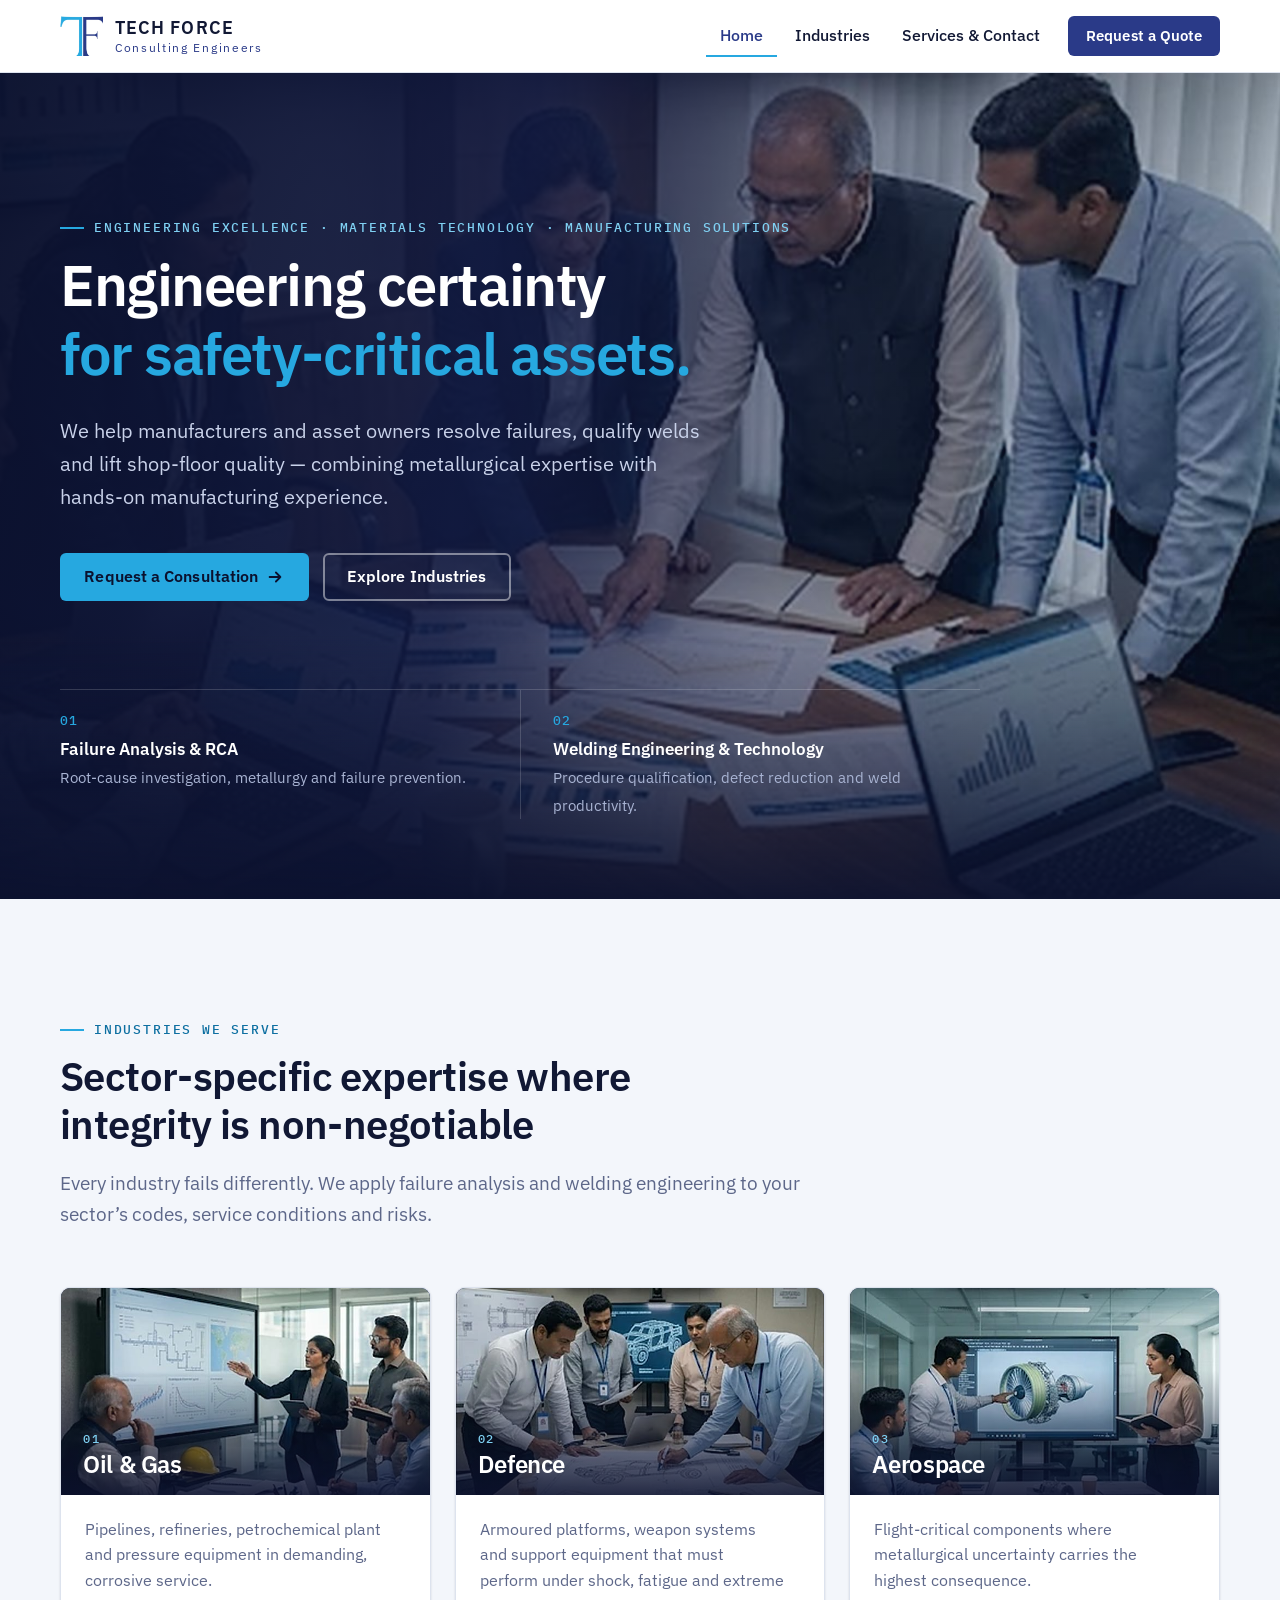
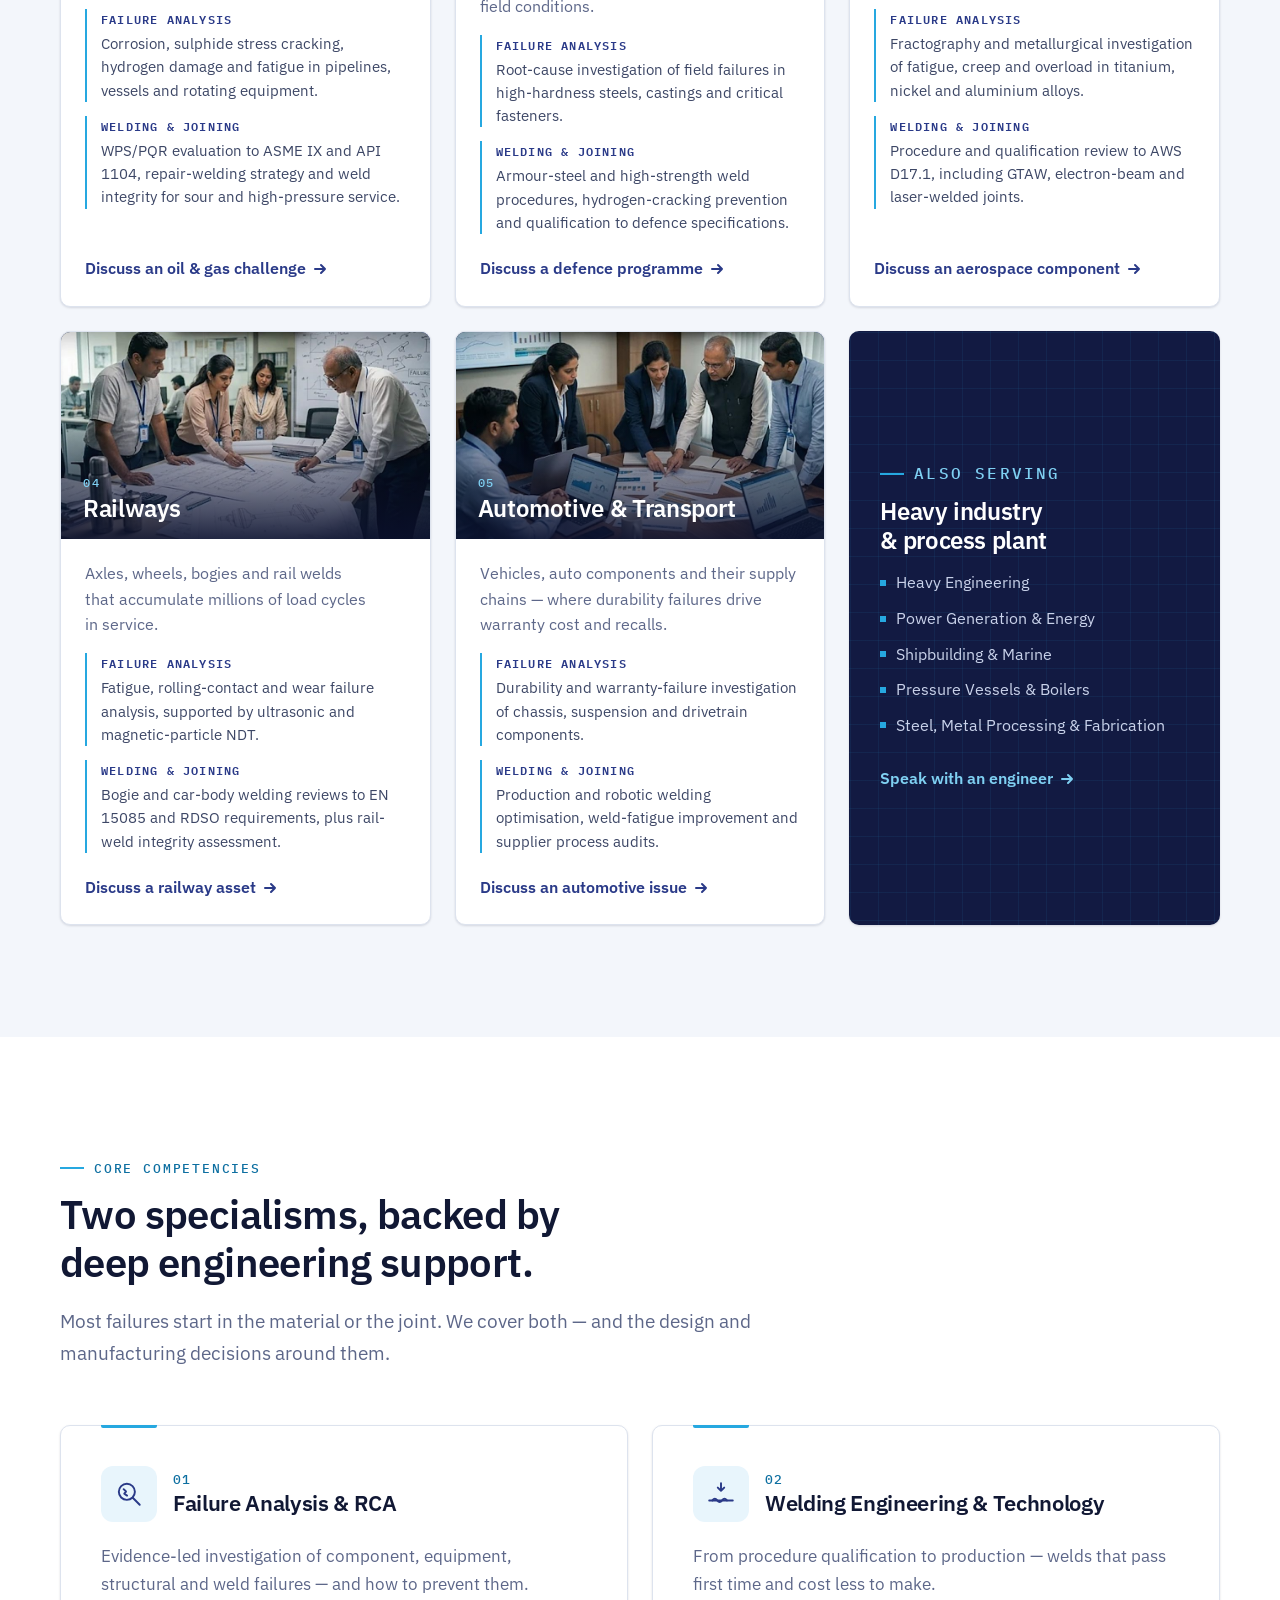
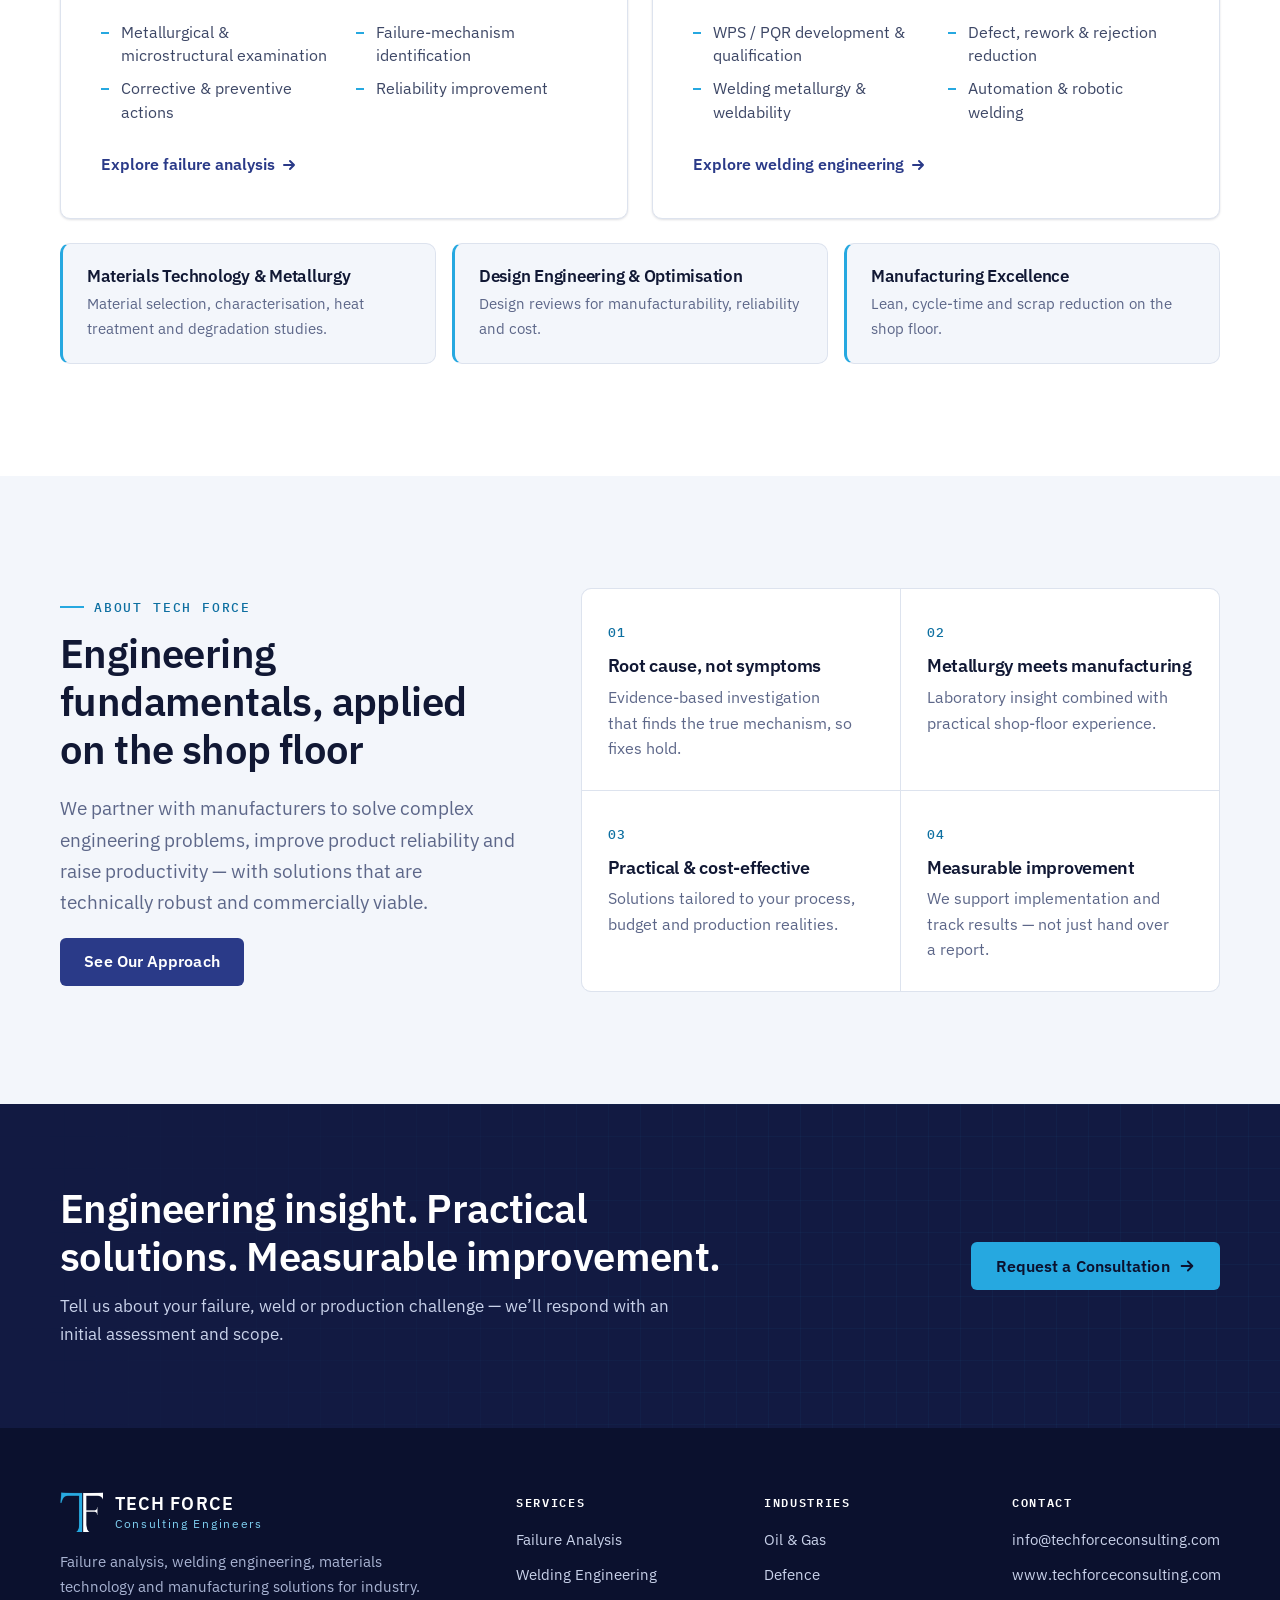
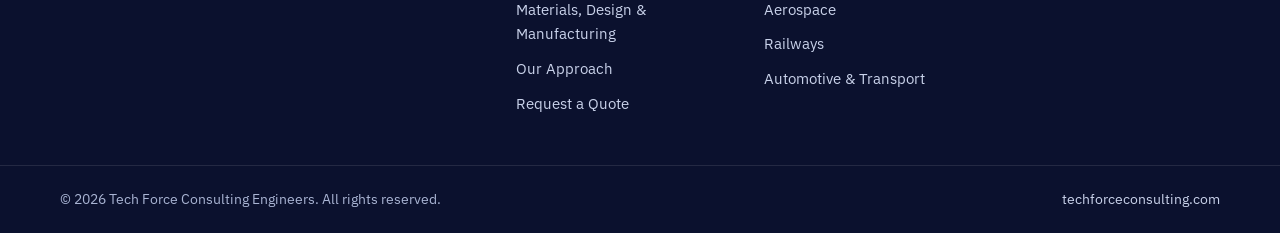
==== commit 1475763f: "Incorporate company profile content (concise) - Five competencies: Failure Analysis & RCA and Weldin" ====
--- a/index.html
+++ b/index.html
@@ -4,7 +4,7 @@
   <meta charset="utf-8">
   <meta name="viewport" content="width=device-width, initial-scale=1">
   <title>Tech Force Consulting Engineers | Failure Analysis &amp; Welding Engineering</title>
-  <meta name="description" content="Independent material failure analysis and joining &amp; welding engineering consultancy for oil &amp; gas, defence, aerospace, railways and transportation in India.">
+  <meta name="description" content="Failure analysis, welding engineering, materials technology and manufacturing solutions for oil &amp; gas, defence, aerospace, railways, automotive and heavy engineering in India.">
   <link rel="canonical" href="https://www.techforceconsulting.com/">
   <meta name="theme-color" content="#121a42">
 
@@ -12,7 +12,7 @@
   <meta property="og:type" content="website">
   <meta property="og:site_name" content="Tech Force Consulting Engineers">
   <meta property="og:title" content="Tech Force Consulting Engineers">
-  <meta property="og:description" content="Independent material failure analysis and joining &amp; welding engineering for oil &amp; gas, defence, aerospace, railways and transportation.">
+  <meta property="og:description" content="Failure analysis, welding engineering, materials technology and manufacturing solutions for industry.">
   <meta property="og:url" content="https://www.techforceconsulting.com/">
   <meta property="og:image" content="https://www.techforceconsulting.com/assets/images/og-image.jpg">
   <meta property="og:image:width" content="1200">
@@ -25,7 +25,7 @@
 
   <link rel="preload" href="assets/fonts/ibm-plex-sans-latin.woff2" as="font" type="font/woff2" crossorigin>
   <link rel="preload" href="assets/fonts/ibm-plex-mono-500-latin.woff2" as="font" type="font/woff2" crossorigin>
-  <link rel="stylesheet" href="assets/css/styles.css?v=3">
+  <link rel="stylesheet" href="assets/css/styles.css?v=4">
 
   <script type="application/ld+json">
   {
@@ -37,8 +37,8 @@
     "image": "https://www.techforceconsulting.com/assets/images/og-image.jpg",
     "email": "info@techforceconsulting.com",
     "areaServed": "IN",
-    "description": "Independent material failure analysis and joining & welding engineering consultancy for oil & gas, defence, aerospace, railways and transportation.",
-    "knowsAbout": ["Material failure analysis", "Root cause analysis", "Fractography", "Metallurgy", "Non-destructive testing", "Welding engineering", "WPS/PQR qualification", "Structural integrity of weldments"]
+    "description": "Failure analysis, welding engineering, materials technology, design and manufacturing solutions for oil & gas, defence, aerospace, railways, automotive and heavy engineering.",
+    "knowsAbout": ["Failure analysis", "Materials technology", "Design engineering", "Manufacturing process optimisation", "Root cause analysis", "Fractography", "Metallurgy", "Non-destructive testing", "Welding engineering", "WPS/PQR qualification", "Structural integrity of weldments"]
   }
   </script>
 </head>
@@ -83,12 +83,11 @@
       </div>
       <div class="container">
         <div class="hero-copy">
-          <p class="eyebrow">Independent Failure Analysis &amp; Welding Engineering</p>
+          <p class="eyebrow">Engineering Excellence · Materials Technology · Manufacturing Solutions</p>
           <h1 id="hero-title">Engineering certainty<br><span class="accent">for safety-critical assets.</span></h1>
           <p class="hero-sub">
-            Tech Force Consulting Engineers advises asset owners, OEMs and their supply chains across oil &amp; gas,
-            defence, aerospace, railways and transportation — turning metallurgical evidence into decisive,
-            defensible engineering action.
+            We help manufacturers and asset owners resolve failures, qualify welds and lift shop-floor quality —
+            combining metallurgical expertise with hands-on manufacturing experience.
           </p>
           <div class="hero-actions">
             <a class="btn btn--primary" href="services.html#contact">
@@ -102,13 +101,13 @@
         <ul class="hero-pillars" aria-label="Core disciplines">
           <li>
             <span class="num">01</span>
-            <strong>Material Failure Analysis</strong>
-            <span class="desc">Root-cause investigation, fractography, metallurgy and NDT.</span>
+            <strong>Failure Analysis &amp; RCA</strong>
+            <span class="desc">Root-cause investigation, metallurgy and failure prevention.</span>
           </li>
           <li>
             <span class="num">02</span>
-            <strong>Joining &amp; Welding Engineering</strong>
-            <span class="desc">WPS/PQR evaluation, weld-defect diagnosis and structural integrity.</span>
+            <strong>Welding Engineering &amp; Technology</strong>
+            <span class="desc">Procedure qualification, defect reduction and weld productivity.</span>
           </li>
         </ul>
       </div>
@@ -121,9 +120,8 @@
           <p class="eyebrow">Industries We Serve</p>
           <h2 id="sectors-title">Sector-specific expertise where integrity is non-negotiable</h2>
           <p class="lead">
-            Every industry fails differently. We apply the same two disciplines — material failure analysis and
-            joining &amp; welding engineering — calibrated to the codes, service conditions and consequences of
-            your sector.
+            Every industry fails differently. We apply failure analysis and welding engineering to your sector’s
+            codes, service conditions and risks.
           </p>
         </div>
 
@@ -139,7 +137,7 @@
               <h3 class="sector-title"><span class="num">01</span>Oil &amp; Gas</h3>
             </div>
             <div class="sector-body">
-              <p>Pipelines, pressure vessels and process piping operating under pressure, temperature and corrosive service.</p>
+              <p>Pipelines, refineries, petrochemical plant and pressure equipment in demanding, corrosive service.</p>
               <dl class="sector-capabilities">
                 <div>
                   <dt>Failure Analysis</dt>
@@ -248,10 +246,10 @@
               <img src="assets/images/consulting-meeting-transportation.jpg" width="868" height="488" loading="lazy" decoding="async"
                    alt="Indian engineering consultants discussing vehicle chassis failure diagnostics around a conference table"
                    onerror="this.remove()">
-              <h3 class="sector-title"><span class="num">05</span>Transportation</h3>
+              <h3 class="sector-title"><span class="num">05</span>Automotive &amp; Transport</h3>
             </div>
             <div class="sector-body">
-              <p>Commercial vehicles, buses, trailers and their supply chains — where durability failures drive warranty cost and recalls.</p>
+              <p>Vehicles, auto components and their supply chains — where durability failures drive warranty cost and recalls.</p>
               <dl class="sector-capabilities">
                 <div>
                   <dt>Failure Analysis</dt>
@@ -263,17 +261,23 @@
                 </div>
               </dl>
               <a class="link-arrow" href="services.html?sector=transportation#contact">
-                Discuss a transportation issue
+                Discuss an automotive issue
                 <svg viewBox="0 0 16 16" fill="none" stroke="currentColor" stroke-width="2" stroke-linecap="round" stroke-linejoin="round" aria-hidden="true"><path d="M3 8h10M9 4l4 4-4 4"/></svg>
               </a>
             </div>
           </article>
 
-          <!-- Other sectors -->
+          <!-- More sectors -->
           <article class="sector-card sector-card--cta">
-            <p class="eyebrow">Other Industries</p>
-            <h3>Operating in another sector?</h3>
-            <p>Power generation, heavy engineering, infrastructure — our methods apply wherever metal carries load and joints carry risk.</p>
+            <p class="eyebrow">Also Serving</p>
+            <h3>Heavy industry &amp; process plant</h3>
+            <ul class="sector-more">
+              <li>Heavy Engineering</li>
+              <li>Power Generation &amp; Energy</li>
+              <li>Shipbuilding &amp; Marine</li>
+              <li>Pressure Vessels &amp; Boilers</li>
+              <li>Steel, Metal Processing &amp; Fabrication</li>
+            </ul>
             <a class="link-arrow" href="services.html#contact">
               Speak with an engineer
               <svg viewBox="0 0 16 16" fill="none" stroke="currentColor" stroke-width="2" stroke-linecap="round" stroke-linejoin="round" aria-hidden="true"><path d="M3 8h10M9 4l4 4-4 4"/></svg>
@@ -288,11 +292,11 @@
     <section class="section" aria-labelledby="disciplines-title">
       <div class="container">
         <div class="section-head">
-          <p class="eyebrow">Core Disciplines</p>
-          <h2 id="disciplines-title">Two disciplines. One integrated diagnosis.</h2>
+          <p class="eyebrow">Core Competencies</p>
+          <h2 id="disciplines-title">Two specialisms, backed by deep engineering support.</h2>
           <p class="lead">
-            Most in-service failures originate in the material or in the joint. Because we command both, the
-            investigation, the root cause and the corrective strategy come from a single accountable team.
+            Most failures start in the material or the joint. We cover both — and the design and manufacturing
+            decisions around them.
           </p>
         </div>
 
@@ -304,15 +308,15 @@
               </div>
               <div>
                 <span class="num">01</span>
-                <h3>Material Failure Analysis</h3>
+                <h3>Failure Analysis &amp; RCA</h3>
               </div>
             </div>
-            <p>Forensic, evidence-led investigation that establishes precisely how and why a component failed — and what must change to prevent recurrence.</p>
+            <p>Evidence-led investigation of component, equipment, structural and weld failures — and how to prevent them.</p>
             <ul>
-              <li>Root-cause investigation</li>
-              <li>Fractography &amp; metallurgy</li>
-              <li>NDT — UT, MPI, DPT, RT</li>
-              <li>Fatigue &amp; corrosion analysis</li>
+              <li>Metallurgical &amp; microstructural examination</li>
+              <li>Failure-mechanism identification</li>
+              <li>Corrective &amp; preventive actions</li>
+              <li>Reliability improvement</li>
             </ul>
             <a class="link-arrow" href="services.html#failure-analysis">
               Explore failure analysis
@@ -327,15 +331,15 @@
               </div>
               <div>
                 <span class="num">02</span>
-                <h3>Joining &amp; Welding Engineering</h3>
+                <h3>Welding Engineering &amp; Technology</h3>
               </div>
             </div>
-            <p>Independent welding engineering that protects the integrity of fabricated structures — from procedure qualification to the root cause of weld defects.</p>
+            <p>From procedure qualification to production — welds that pass first time and cost less to make.</p>
             <ul>
-              <li>WPS / PQR evaluation</li>
-              <li>Weld-defect root-cause analysis</li>
-              <li>Structural integrity of weldments</li>
-              <li>Advanced joining consultation</li>
+              <li>WPS / PQR development &amp; qualification</li>
+              <li>Defect, rework &amp; rejection reduction</li>
+              <li>Welding metallurgy &amp; weldability</li>
+              <li>Automation &amp; robotic welding</li>
             </ul>
             <a class="link-arrow" href="services.html#welding">
               Explore welding engineering
@@ -343,6 +347,21 @@
             </a>
           </article>
         </div>
+
+        <div class="support-grid">
+          <a class="support-card" href="services.html#materials">
+            <h3>Materials Technology &amp; Metallurgy</h3>
+            <p>Material selection, characterisation, heat treatment and degradation studies.</p>
+          </a>
+          <a class="support-card" href="services.html#design">
+            <h3>Design Engineering &amp; Optimisation</h3>
+            <p>Design reviews for manufacturability, reliability and cost.</p>
+          </a>
+          <a class="support-card" href="services.html#manufacturing">
+            <h3>Manufacturing Excellence</h3>
+            <p>Lean, cycle-time and scrap reduction on the shop floor.</p>
+          </a>
+        </div>
       </div>
     </section>
 
@@ -350,35 +369,35 @@
     <section class="section section--alt" aria-labelledby="why-title">
       <div class="container value-wrap">
         <div>
-          <p class="eyebrow">Why Tech Force</p>
-          <h2 id="why-title">Independent counsel for decisions with real consequence</h2>
+          <p class="eyebrow">About Tech Force</p>
+          <h2 id="why-title">Engineering fundamentals, applied on the shop floor</h2>
           <p class="lead">
-            When a failure halts production, triggers a warranty dispute or raises a safety question, leadership
-            needs a defensible answer — fast. We provide the evidence, the root cause and a clear course of action.
+            We partner with manufacturers to solve complex engineering problems, improve product reliability and
+            raise productivity — with solutions that are technically robust and commercially viable.
           </p>
-          <a class="btn btn--navy" href="services.html#process">See Our Methodology</a>
+          <a class="btn btn--navy" href="services.html#process">See Our Approach</a>
         </div>
 
         <div class="value-grid">
           <div class="value-item">
             <span class="num">01</span>
             <h3>Root cause, not symptoms</h3>
-            <p>We establish the governing mechanism — material, process, design or service condition — so corrective action addresses the cause, not the consequence.</p>
+            <p>Evidence-based investigation that finds the true mechanism, so fixes hold.</p>
           </div>
           <div class="value-item">
             <span class="num">02</span>
-            <h3>Defensible, standards-led findings</h3>
-            <p>Conclusions referenced to ASTM, ASME, API, AWS, ISO and customer specifications — evidence that stands up to auditors, customers and regulators.</p>
+            <h3>Metallurgy meets manufacturing</h3>
+            <p>Laboratory insight combined with practical shop-floor experience.</p>
           </div>
           <div class="value-item">
             <span class="num">03</span>
-            <h3>Independent &amp; confidential</h3>
-            <p>An impartial third-party view, free of supplier interest. We are happy to sign an NDA before the first technical conversation.</p>
+            <h3>Practical &amp; cost-effective</h3>
+            <p>Solutions tailored to your process, budget and production realities.</p>
           </div>
           <div class="value-item">
             <span class="num">04</span>
-            <h3>Decision-ready reporting</h3>
-            <p>An executive summary for leadership, technical depth for engineering, and a prioritised corrective-action plan for both.</p>
+            <h3>Measurable improvement</h3>
+            <p>We support implementation and track results — not just hand over a report.</p>
           </div>
         </div>
       </div>
@@ -388,8 +407,8 @@
     <section class="cta-band" aria-labelledby="cta-title">
       <div class="container">
         <div>
-          <h2 id="cta-title">Facing a critical failure or a weld that won’t qualify?</h2>
-          <p>Brief our engineers in confidence. We’ll respond with an initial assessment and a proposed scope of work.</p>
+          <h2 id="cta-title">Engineering insight. Practical solutions. Measurable improvement.</h2>
+          <p>Tell us about your failure, weld or production challenge — we’ll respond with an initial assessment and scope.</p>
         </div>
         <div class="hero-actions">
           <a class="btn btn--primary" href="services.html#contact">
@@ -413,14 +432,15 @@
             <span class="brand-tag">Consulting Engineers</span>
           </span>
         </a>
-        <p>Independent material failure analysis and joining &amp; welding engineering for safety-critical industries.</p>
+        <p>Failure analysis, welding engineering, materials technology and manufacturing solutions for industry.</p>
       </div>
       <div>
         <h2>Services</h2>
         <ul>
           <li><a href="services.html#failure-analysis">Failure Analysis</a></li>
-          <li><a href="services.html#welding">Joining &amp; Welding</a></li>
-          <li><a href="services.html#process">How We Work</a></li>
+          <li><a href="services.html#welding">Welding Engineering</a></li>
+          <li><a href="services.html#supporting">Materials, Design &amp; Manufacturing</a></li>
+          <li><a href="services.html#process">Our Approach</a></li>
           <li><a href="services.html#contact">Request a Quote</a></li>
         </ul>
       </div>
@@ -431,7 +451,7 @@
           <li><a href="#sector-defence">Defence</a></li>
           <li><a href="#sector-aerospace">Aerospace</a></li>
           <li><a href="#sector-railways">Railways</a></li>
-          <li><a href="#sector-transportation">Transportation</a></li>
+          <li><a href="#sector-transportation">Automotive &amp; Transport</a></li>
         </ul>
       </div>
       <div>
@@ -450,6 +470,6 @@
     </div>
   </footer>
 
-  <script src="assets/js/main.js?v=2" defer></script>
+  <script src="assets/js/main.js?v=3" defer></script>
 </body>
 </html>
--- a/assets/css/styles.css
+++ b/assets/css/styles.css
@@ -285,6 +285,21 @@
 .sector-card--cta h3 { color: #fff; font-size: 1.5rem; }
 .sector-card--cta p { color: #c9d2ea; font-size: .9688rem; }
 .sector-card--cta .link-arrow { color: var(--cyan-300); margin-top: 8px; }
+.sector-more { list-style: none; display: grid; gap: 10px; margin: 4px 0 20px; }
+.sector-more li { display: flex; align-items: center; gap: 10px; color: #c9d2ea; font-size: .9688rem; }
+.sector-more li::before { content: ""; flex: none; width: 6px; height: 6px; background: var(--cyan); }
+
+/* Supporting disciplines row (home) */
+.support-grid { display: grid; gap: 16px; grid-template-columns: repeat(3, minmax(0, 1fr)); margin-top: 24px; }
+@media (max-width: 860px) { .support-grid { grid-template-columns: minmax(0, 1fr); } }
+.support-card {
+  display: block; padding: 22px 24px; border-radius: var(--radius); text-decoration: none;
+  background: var(--surface-alt); border: 1px solid var(--line); border-left: 3px solid var(--cyan);
+  transition: border-color .2s ease, background-color .2s ease;
+}
+.support-card:hover { background: #fff; border-color: #c4cfe3; border-left-color: var(--cyan); }
+.support-card h3 { font-size: 1.0625rem; margin-bottom: 6px; }
+.support-card p { margin: 0; font-size: .9375rem; color: var(--muted); }
 
 /* ---------- Pillar cards (home) ---------- */
 .pillar-grid { display: grid; gap: 24px; grid-template-columns: repeat(2, minmax(0, 1fr)); }
@@ -412,8 +427,9 @@
 @media (max-width: 640px) { .check-list--two { grid-template-columns: minmax(0, 1fr); } }
 
 /* ---------- Process (services) ---------- */
-.process { list-style: none; display: grid; gap: 24px; grid-template-columns: repeat(4, minmax(0, 1fr)); counter-reset: step; }
-@media (max-width: 960px) { .process { grid-template-columns: repeat(2, minmax(0, 1fr)); } }
+.process { list-style: none; display: grid; gap: 20px; grid-template-columns: repeat(5, minmax(0, 1fr)); counter-reset: step; }
+@media (max-width: 1100px) { .process { grid-template-columns: repeat(3, minmax(0, 1fr)); } }
+@media (max-width: 760px) { .process { grid-template-columns: repeat(2, minmax(0, 1fr)); } }
 @media (max-width: 560px) { .process { grid-template-columns: minmax(0, 1fr); } }
 .process-step { position: relative; padding: 28px 24px 26px; background: #fff; border: 1px solid var(--line); border-radius: var(--radius); }
 .process-step .step-num {
@@ -423,9 +439,9 @@
 .process-step h3 { font-size: 1.125rem; }
 .process-step p { margin: 0; font-size: .9688rem; color: var(--muted); }
 .process-step .step-out { display: block; margin-top: 14px; font: 500 .8125rem var(--font-mono); color: var(--cyan-700); }
-@media (min-width: 961px) {
+@media (min-width: 1101px) {
   .process-step:not(:last-child)::after { /* connector */
-    content: ""; position: absolute; top: 49px; left: calc(24px + 44px + 12px); right: -24px; height: 2px;
+    content: ""; position: absolute; top: 49px; left: calc(24px + 44px + 12px); right: -20px; height: 2px;
     background: repeating-linear-gradient(90deg, var(--cyan) 0 6px, transparent 6px 12px);
   }
 }
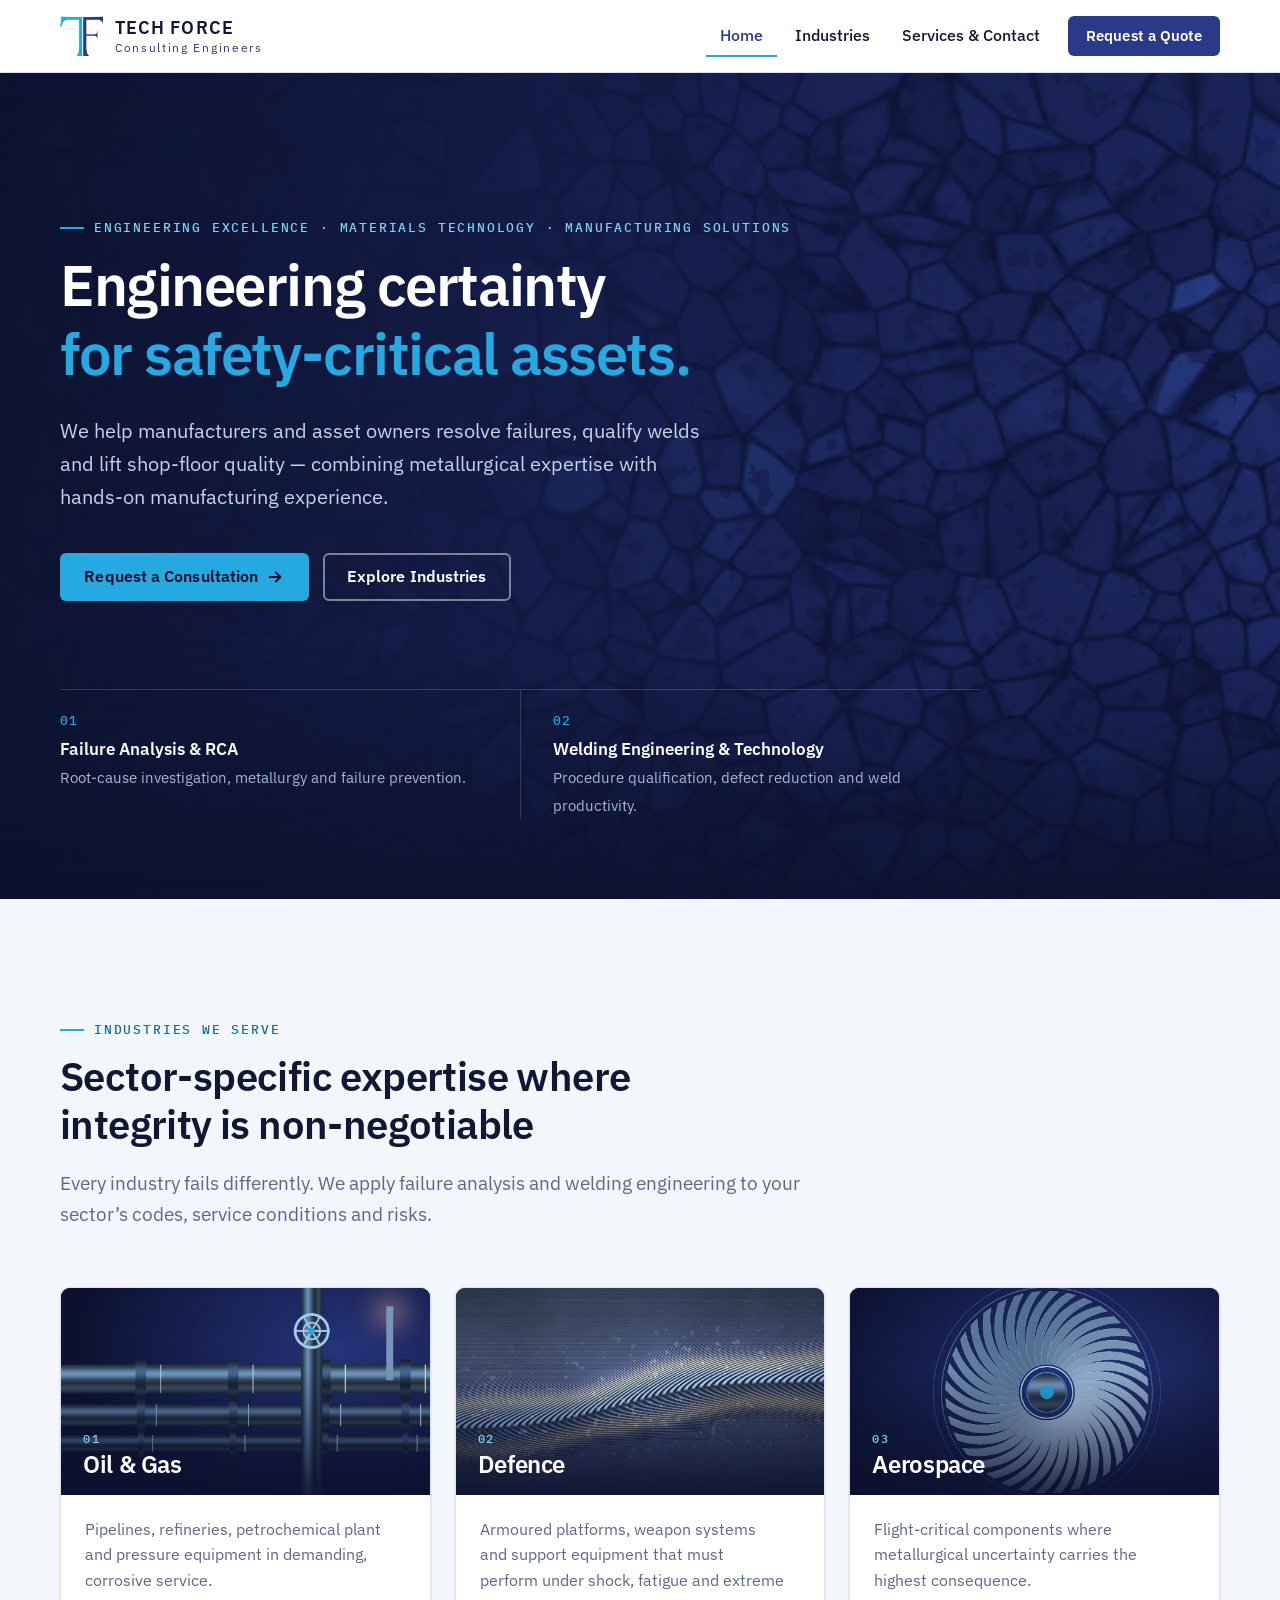
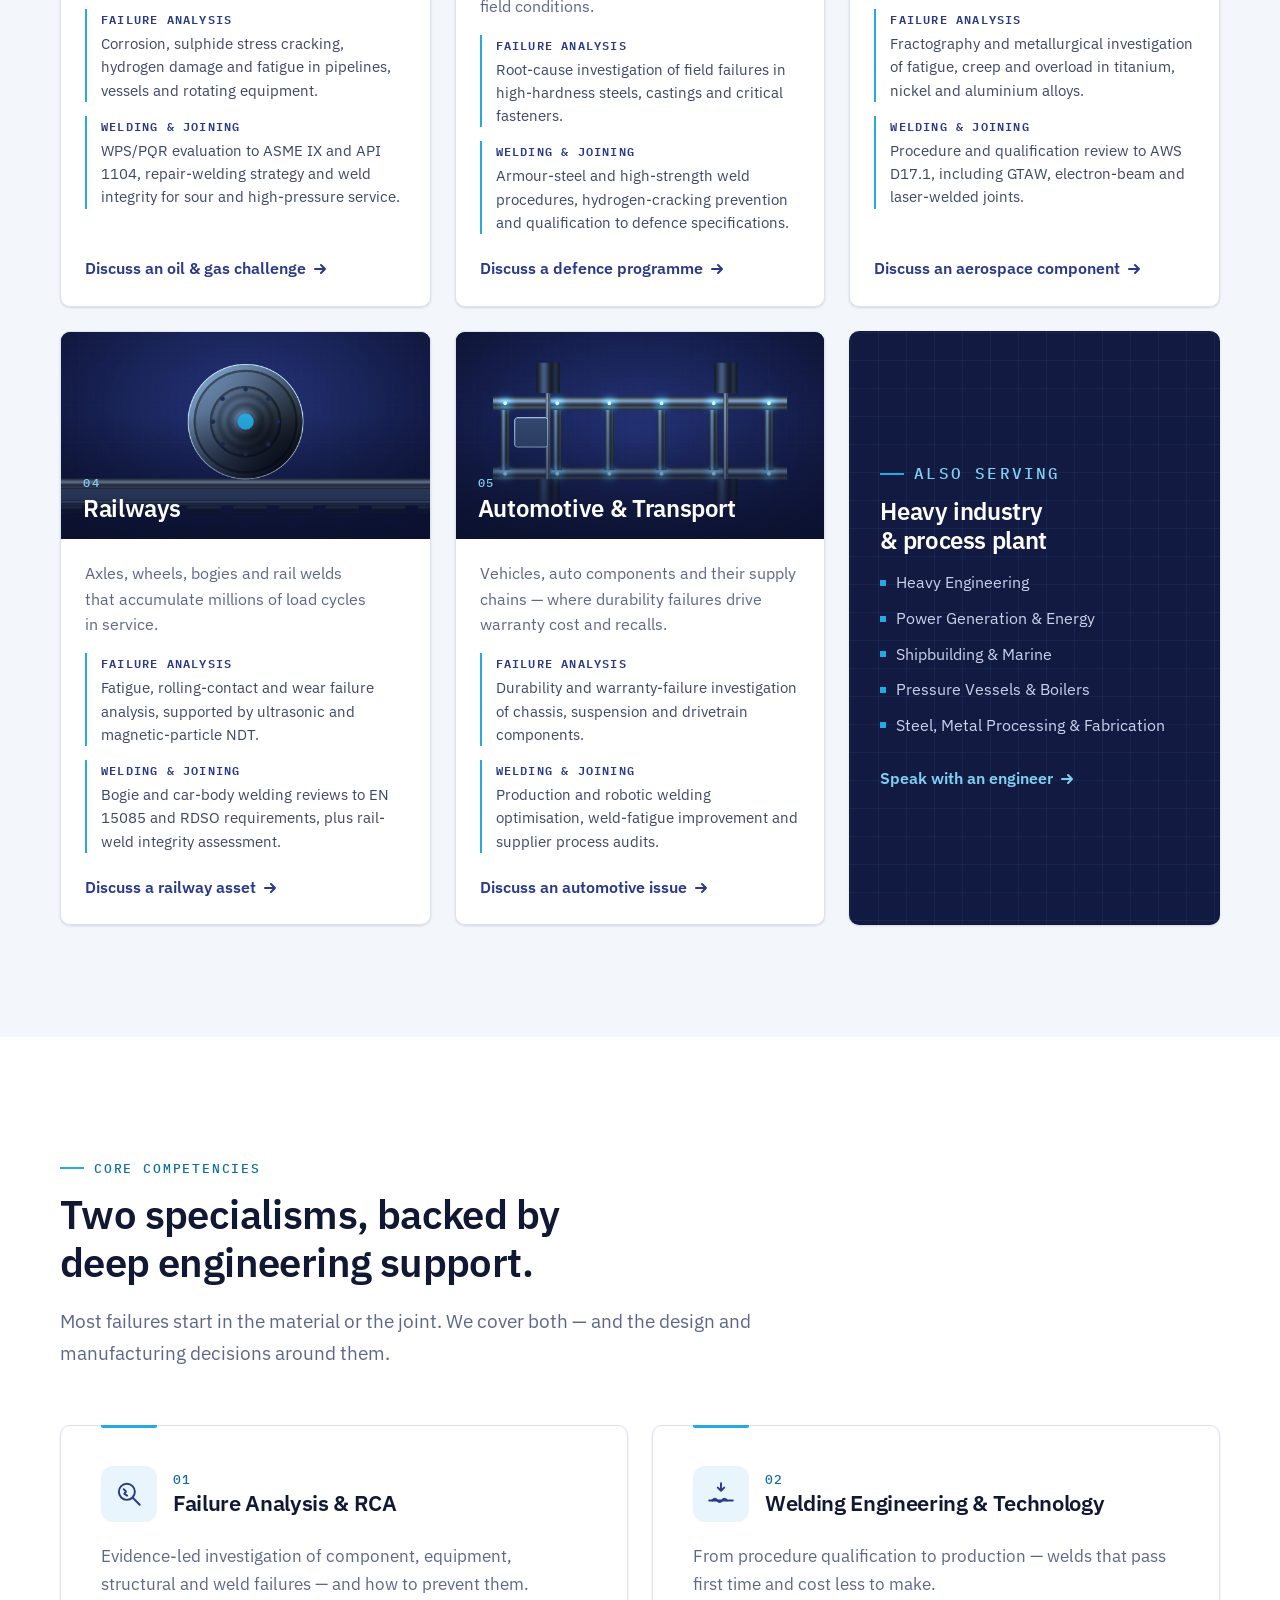
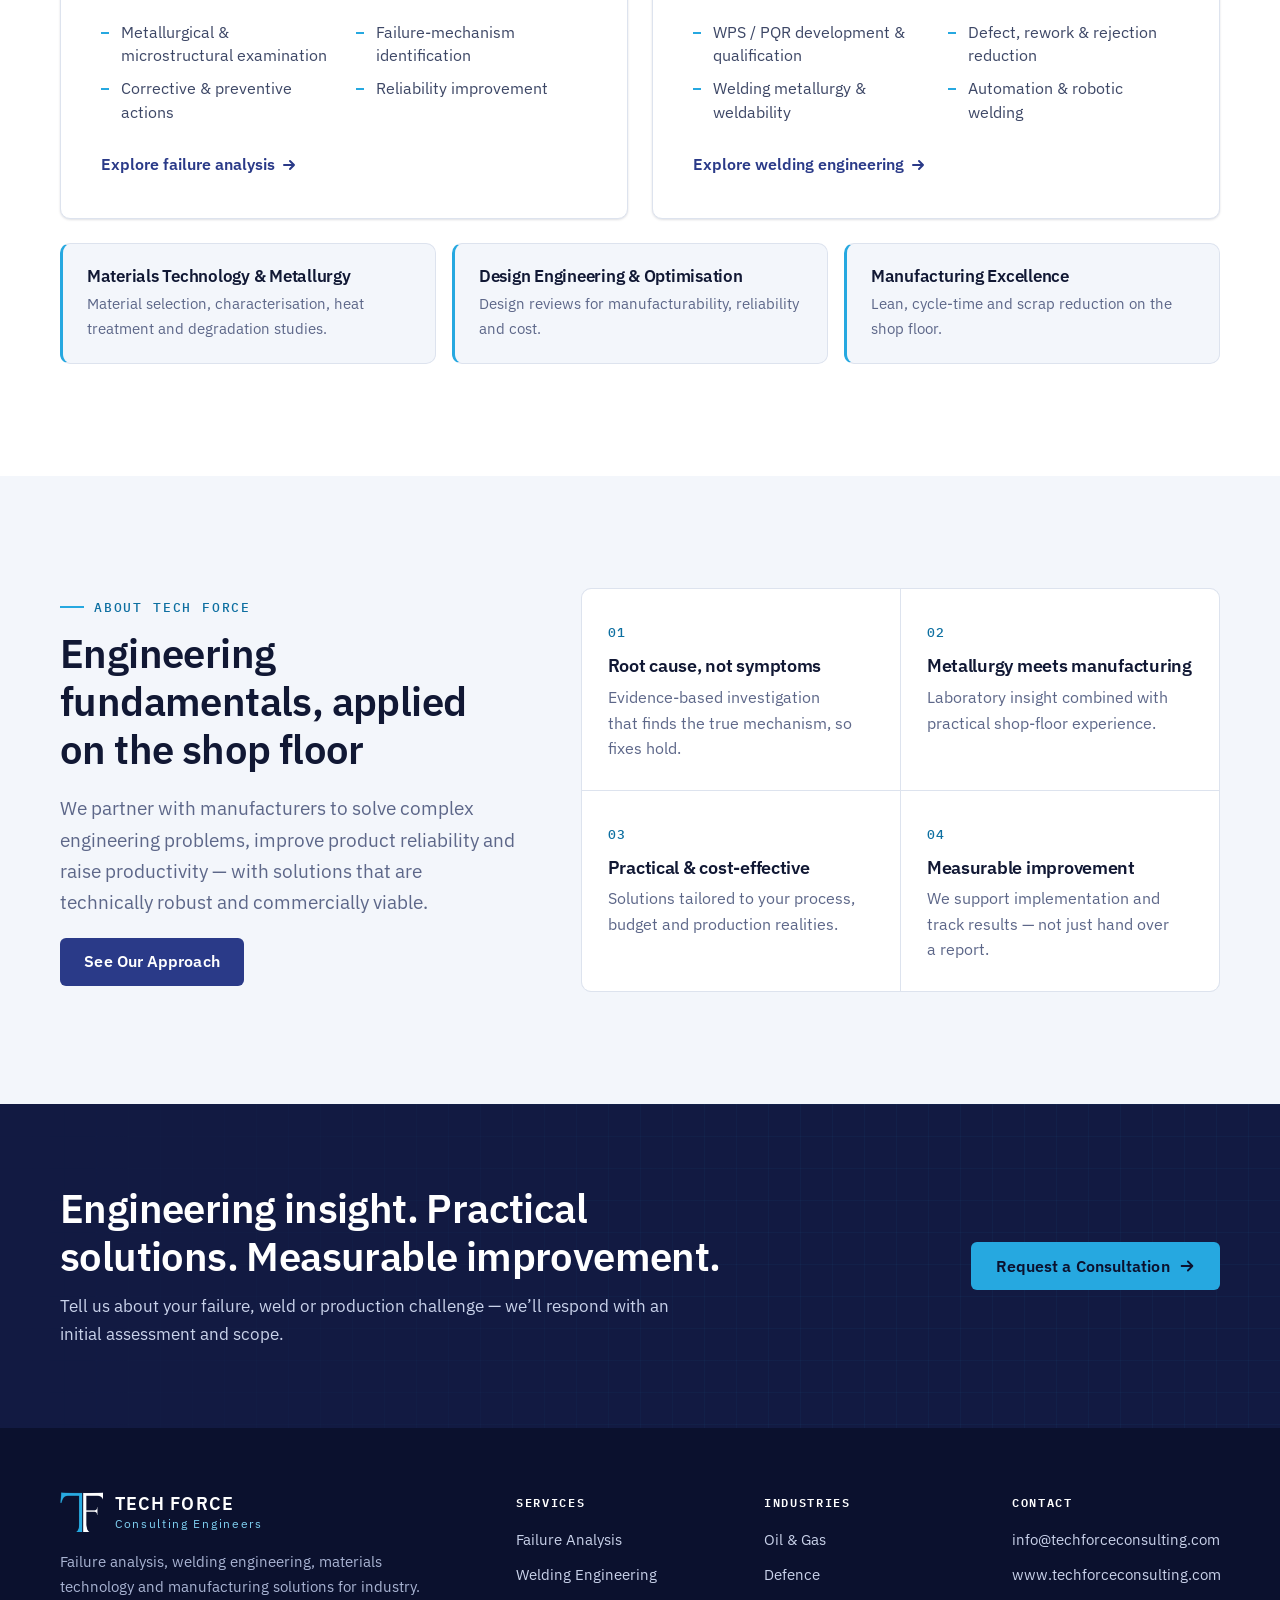
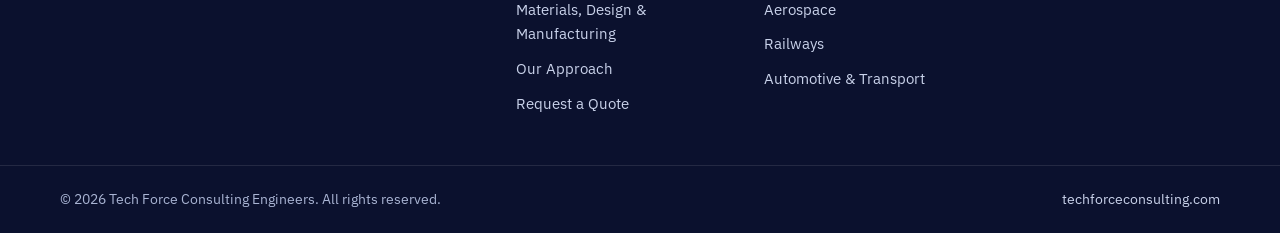
==== commit 3e480123: "Replace photos with generated people-free stand-in images Original rendered imagery with no people: " ====
--- a/index.html
+++ b/index.html
@@ -25,7 +25,7 @@
 
   <link rel="preload" href="assets/fonts/ibm-plex-sans-latin.woff2" as="font" type="font/woff2" crossorigin>
   <link rel="preload" href="assets/fonts/ibm-plex-mono-500-latin.woff2" as="font" type="font/woff2" crossorigin>
-  <link rel="stylesheet" href="assets/css/styles.css?v=4">
+  <link rel="stylesheet" href="assets/css/styles.css?v=5">
 
   <script type="application/ld+json">
   {
@@ -78,8 +78,8 @@
     <!-- ===================== Hero ===================== -->
     <section class="hero" aria-labelledby="hero-title">
       <div class="hero-media">
-        <img src="assets/images/consulting-hero-boardroom.jpg" width="1920" height="928" fetchpriority="high"
-             alt="Indian engineering consultants reviewing diagnostic reports around a conference table">
+        <img src="assets/images/hero-microstructure.jpg" width="1920" height="1080" fetchpriority="high"
+             alt="Etched metal microstructure showing grain boundaries">
       </div>
       <div class="container">
         <div class="hero-copy">
@@ -131,8 +131,8 @@
           <article class="sector-card" id="sector-oil-gas">
             <div class="sector-media">
               <svg class="sector-icon" viewBox="0 0 64 64" fill="none" stroke="currentColor" stroke-width="1.6" stroke-linecap="round" stroke-linejoin="round" aria-hidden="true"><path d="M32 6L23 42M32 6l9 36M26 30h12M28.5 19h7M8 42h48M14 42v12M50 42v12M26 42v12M38 42v12M4 58c4-3 8-3 12 0s8 3 12 0 8-3 12 0 8 3 12 0 4-2 8-2"/></svg>
-              <img src="assets/images/consulting-meeting-oil-gas.jpg" width="676" height="380" loading="lazy" decoding="async"
-                   alt="Indian engineering consultants reviewing pipeline weld inspection reports in a corporate meeting room"
+              <img src="assets/images/sector-oil-gas.jpg" width="1200" height="675" loading="lazy" decoding="async"
+                   alt="Rendered illustration of refinery pipework with flanged joints and a valve wheel"
                    onerror="this.remove()">
               <h3 class="sector-title"><span class="num">01</span>Oil &amp; Gas</h3>
             </div>
@@ -159,8 +159,8 @@
           <article class="sector-card" id="sector-defence">
             <div class="sector-media">
               <svg class="sector-icon" viewBox="0 0 64 64" fill="none" stroke="currentColor" stroke-width="1.6" stroke-linecap="round" stroke-linejoin="round" aria-hidden="true"><path d="M32 6l20 8v16c0 13-8.5 23-20 28C20.5 53 12 43 12 30V14l20-8z"/><path d="M32 21l3.4 6.9 7.6 1.1-5.5 5.4 1.3 7.6L32 38.4l-6.8 3.6 1.3-7.6-5.5-5.4 7.6-1.1z"/></svg>
-              <img src="assets/images/consulting-meeting-defence.jpg" width="672" height="378" loading="lazy" decoding="async"
-                   alt="Indian engineering consultants examining metallurgical test reports for a defence programme in a modern engineering lab"
+              <img src="assets/images/sector-defence.jpg" width="1200" height="675" loading="lazy" decoding="async"
+                   alt="Close-up of a weld bead on a steel armour plate"
                    onerror="this.remove()">
               <h3 class="sector-title"><span class="num">02</span>Defence</h3>
             </div>
@@ -187,8 +187,8 @@
           <article class="sector-card" id="sector-aerospace">
             <div class="sector-media">
               <svg class="sector-icon" viewBox="0 0 64 64" fill="none" stroke="currentColor" stroke-width="1.6" stroke-linecap="round" stroke-linejoin="round" aria-hidden="true"><path d="M32 6c2.2 0 3.5 2 3.5 5v13l20 12v5l-20-6v12l6 5v4L32 54l-9.5 3v-4l6-5V35l-20 6v-5l20-12V11c0-3 1.3-5 3.5-5z"/></svg>
-              <img src="assets/images/consulting-meeting-aerospace.jpg" width="676" height="380" loading="lazy" decoding="async"
-                   alt="Indian engineering consultants discussing fractography results for an aerospace component in a meeting room"
+              <img src="assets/images/sector-aerospace.jpg" width="1200" height="675" loading="lazy" decoding="async"
+                   alt="Rendered illustration of turbine blades around a jet-engine hub"
                    onerror="this.remove()">
               <h3 class="sector-title"><span class="num">03</span>Aerospace</h3>
             </div>
@@ -215,8 +215,8 @@
           <article class="sector-card" id="sector-railways">
             <div class="sector-media">
               <svg class="sector-icon" viewBox="0 0 64 64" fill="none" stroke="currentColor" stroke-width="1.6" stroke-linecap="round" stroke-linejoin="round" aria-hidden="true"><rect x="16" y="6" width="32" height="40" rx="8"/><path d="M16 26h32M25 14h14"/><circle cx="24" cy="36" r="3"/><circle cx="40" cy="36" r="3"/><path d="M22 46l-6 12M42 46l6 12M19 52h26"/></svg>
-              <img src="assets/images/consulting-meeting-railways.jpg" width="878" height="494" loading="lazy" decoding="async"
-                   alt="Indian engineering consultants reviewing bogie frame welding blueprints in a corporate meeting room"
+              <img src="assets/images/sector-railways.jpg" width="1200" height="675" loading="lazy" decoding="async"
+                   alt="Rendered illustration of a railway wheel on a rail"
                    onerror="this.remove()">
               <h3 class="sector-title"><span class="num">04</span>Railways</h3>
             </div>
@@ -243,8 +243,8 @@
           <article class="sector-card" id="sector-transportation">
             <div class="sector-media">
               <svg class="sector-icon" viewBox="0 0 64 64" fill="none" stroke="currentColor" stroke-width="1.6" stroke-linecap="round" stroke-linejoin="round" aria-hidden="true"><path d="M4 14h34v30H4zM38 24h12l10 10v10H38z"/><path d="M44 28v6h12"/><circle cx="14" cy="48" r="5"/><circle cx="48" cy="48" r="5"/></svg>
-              <img src="assets/images/consulting-meeting-transportation.jpg" width="868" height="488" loading="lazy" decoding="async"
-                   alt="Indian engineering consultants discussing vehicle chassis failure diagnostics around a conference table"
+              <img src="assets/images/sector-transportation.jpg" width="1200" height="675" loading="lazy" decoding="async"
+                   alt="Rendered illustration of a ladder-frame vehicle chassis with weld joints highlighted"
                    onerror="this.remove()">
               <h3 class="sector-title"><span class="num">05</span>Automotive &amp; Transport</h3>
             </div>
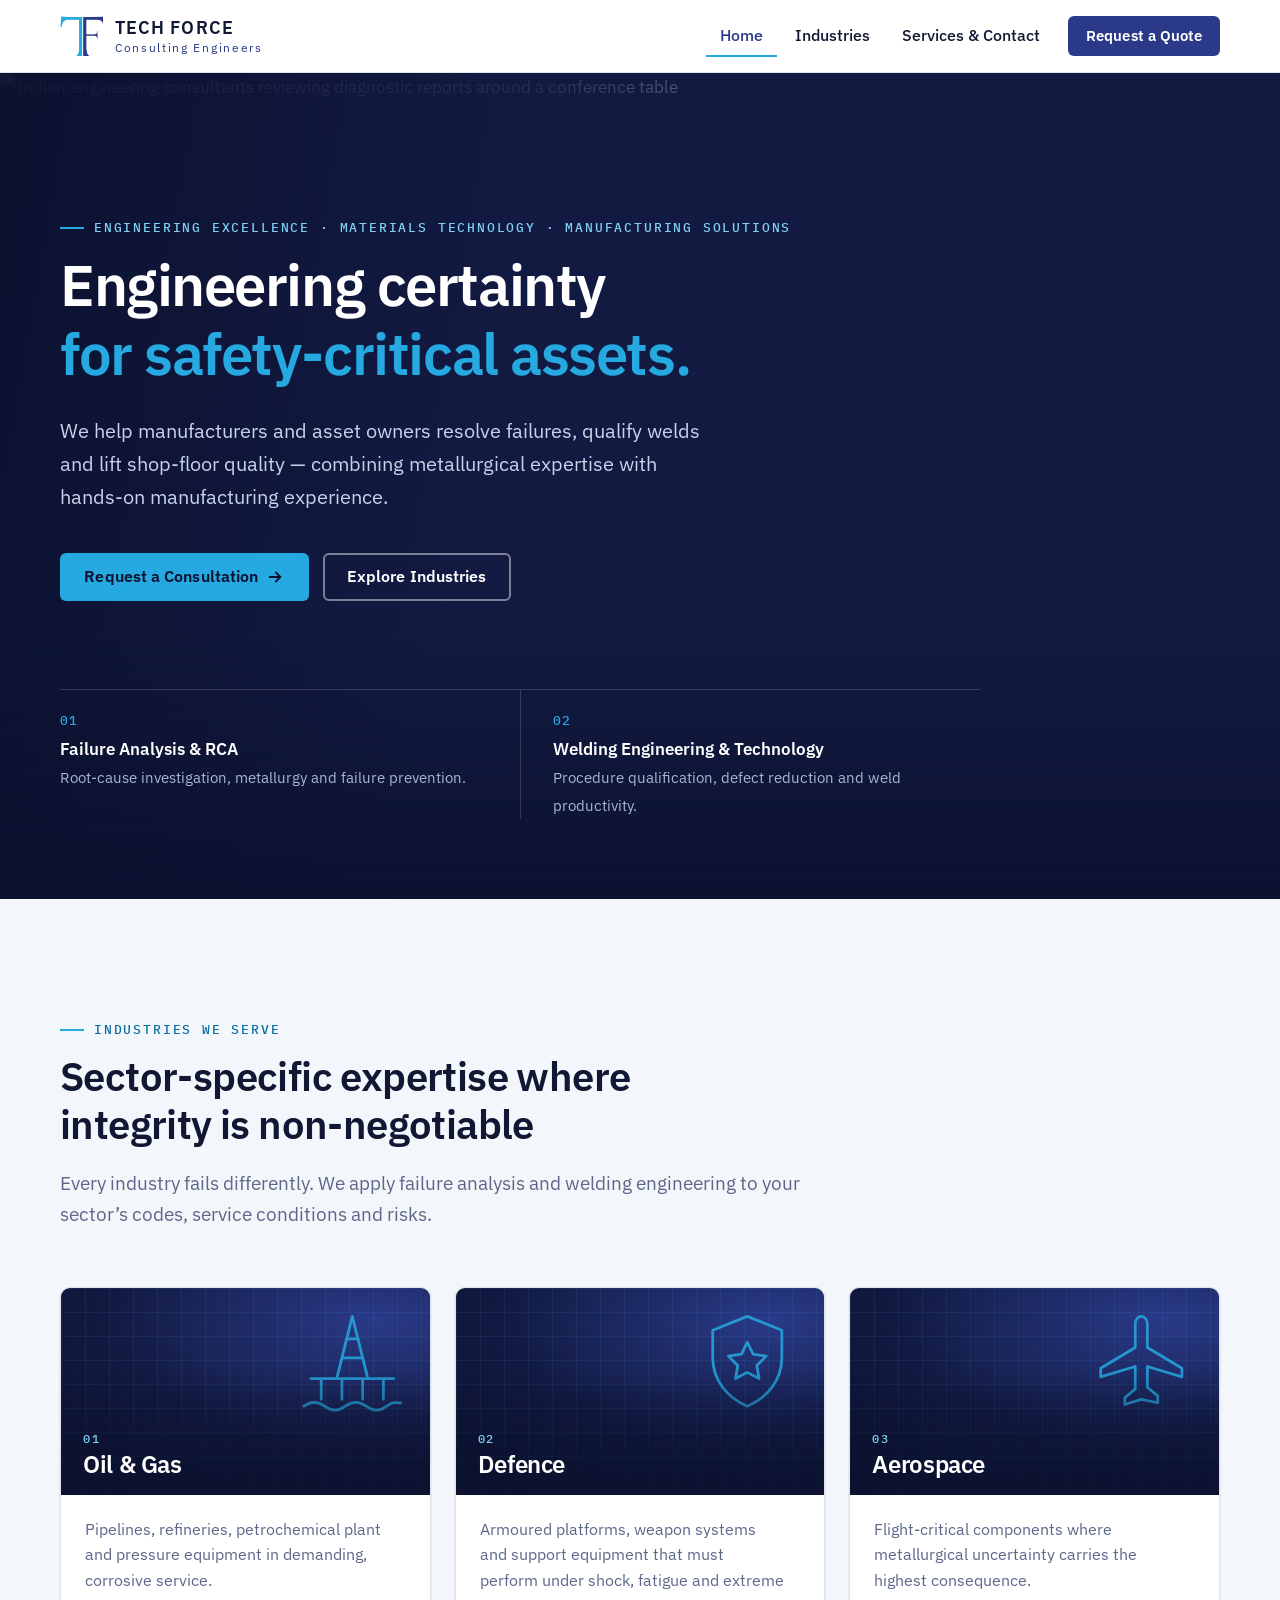
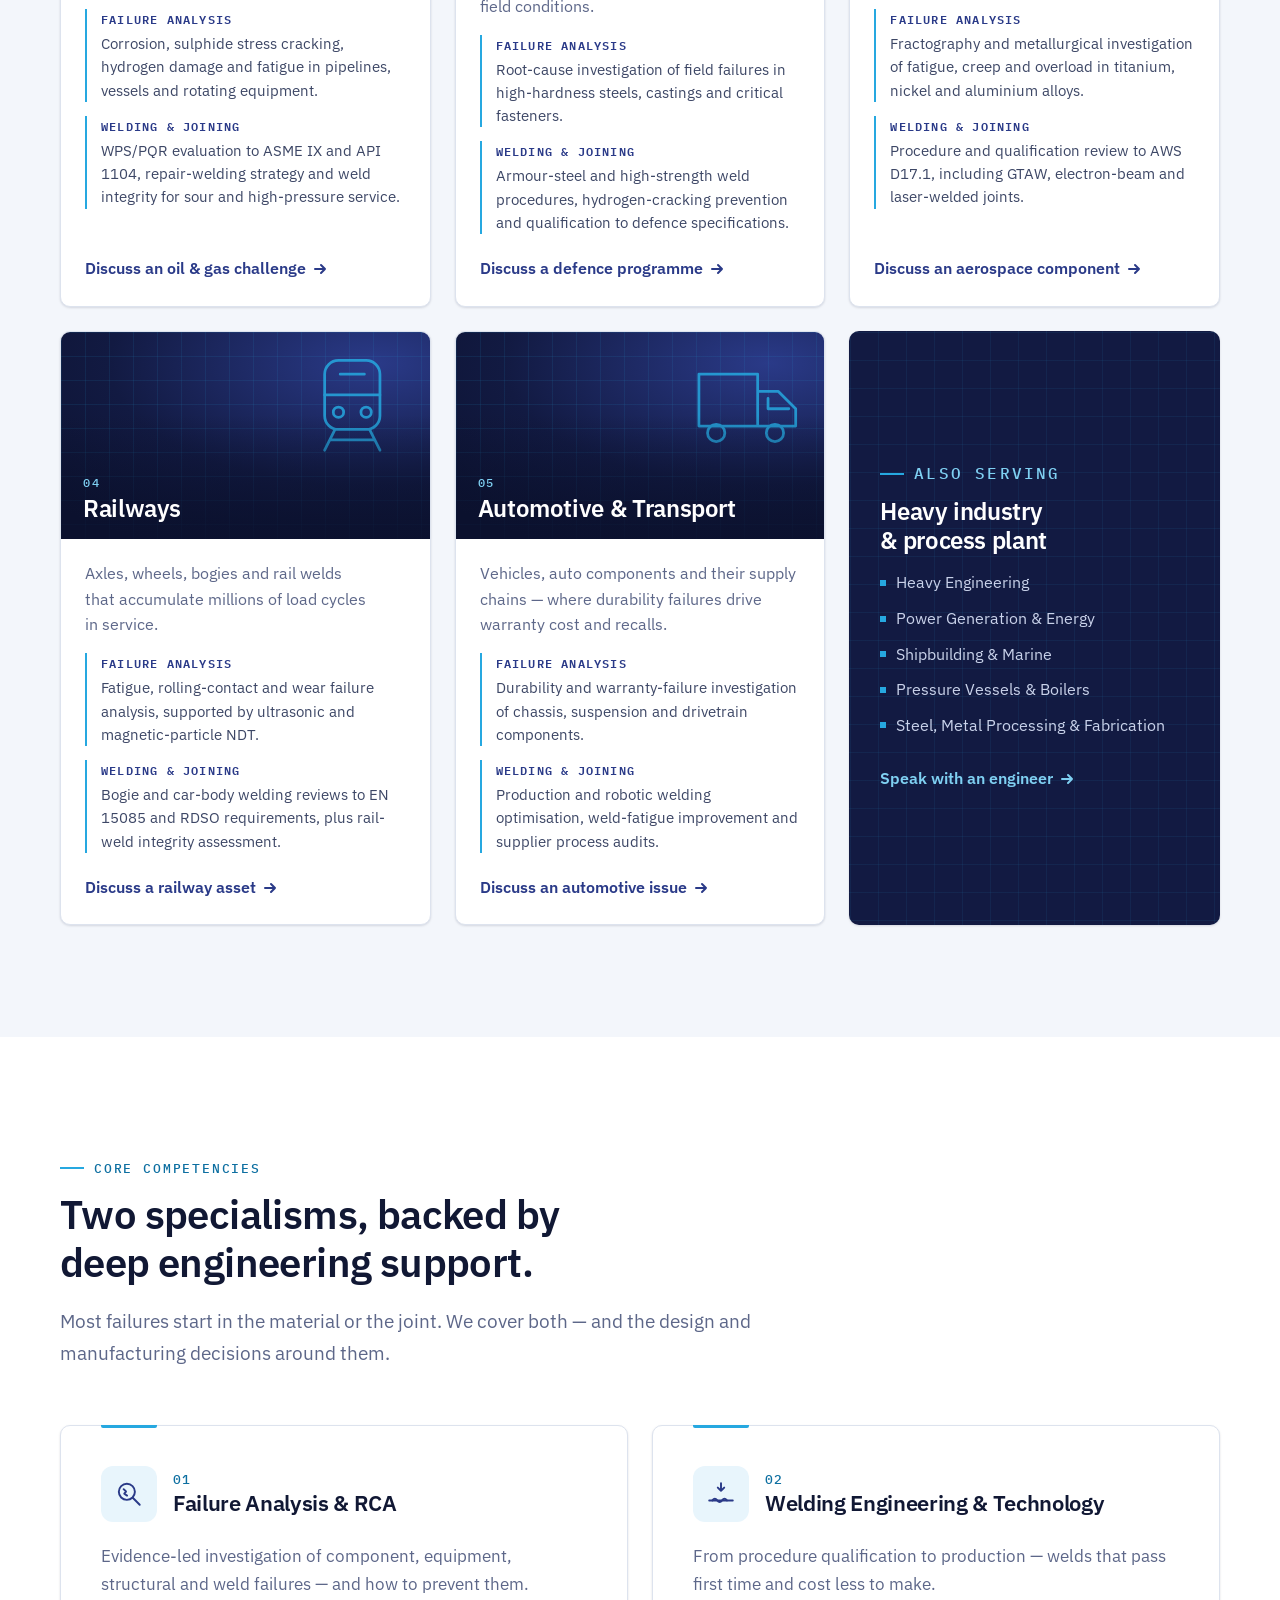
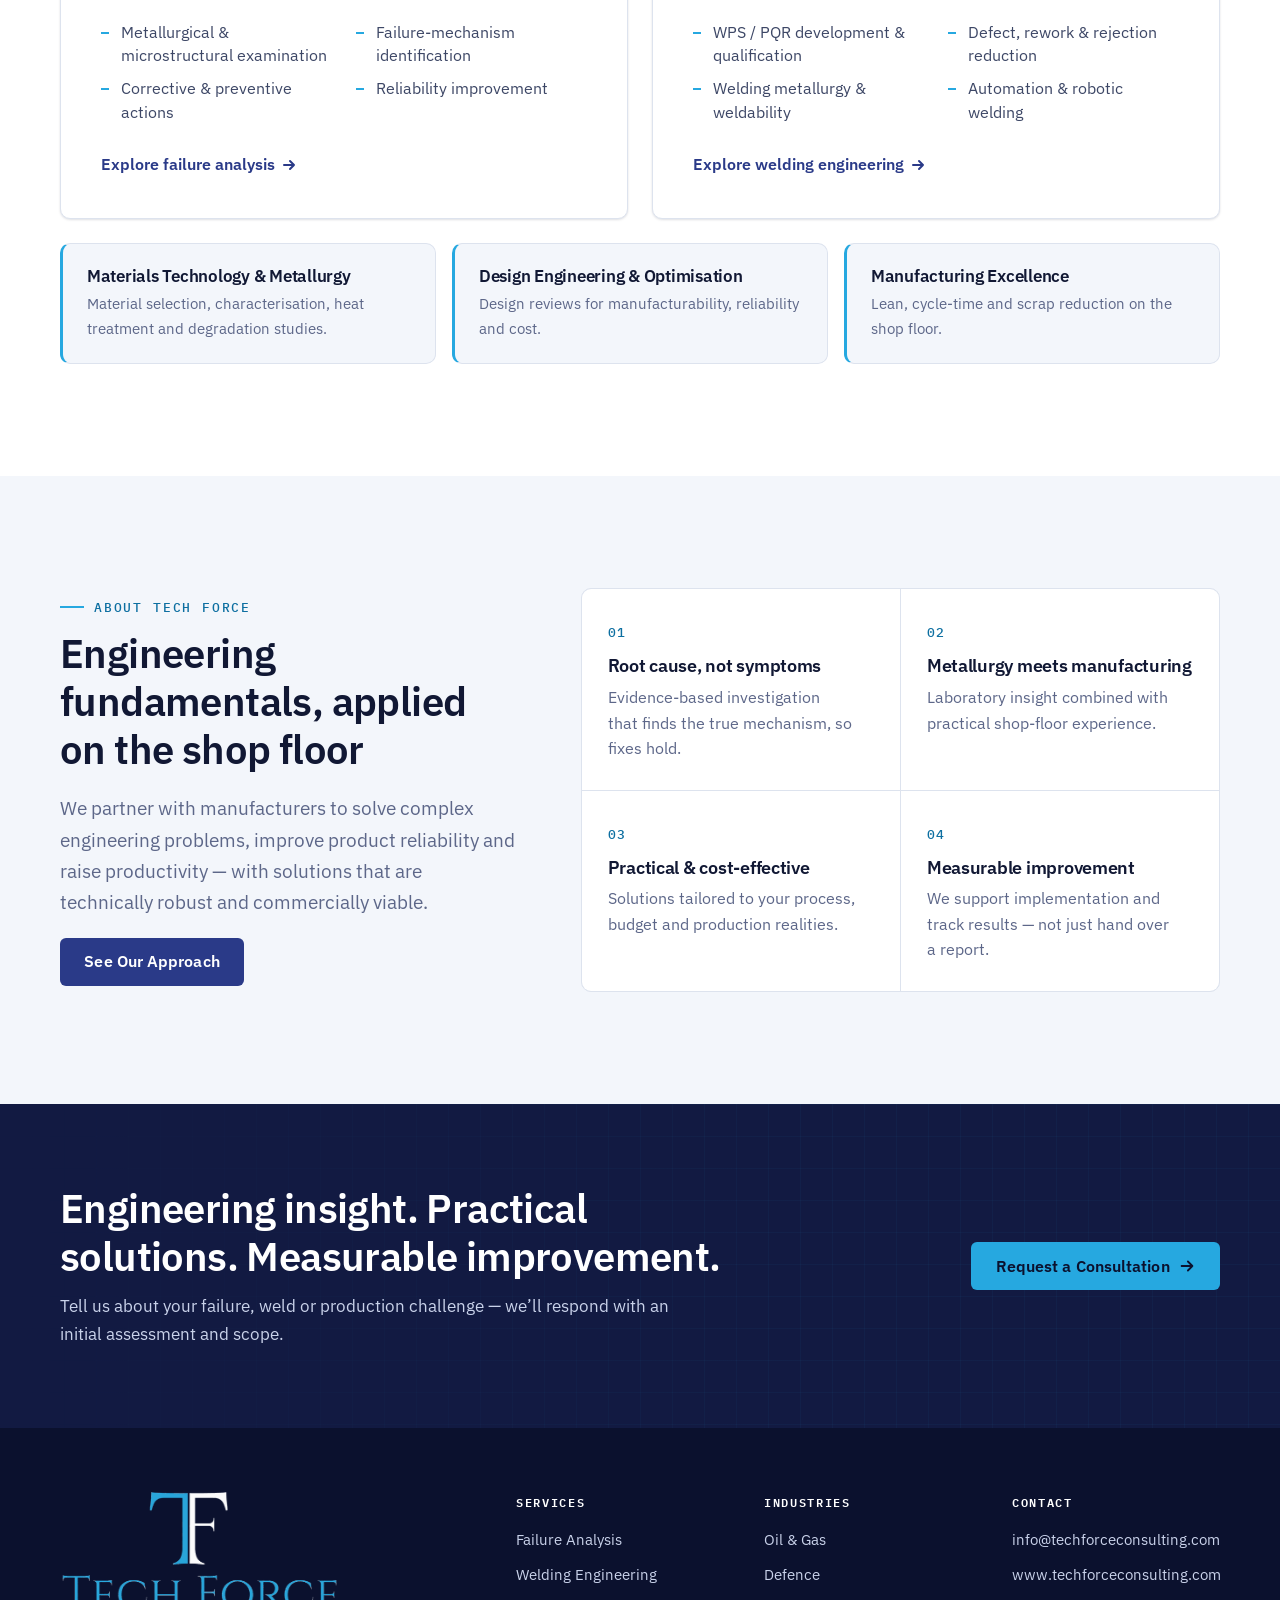
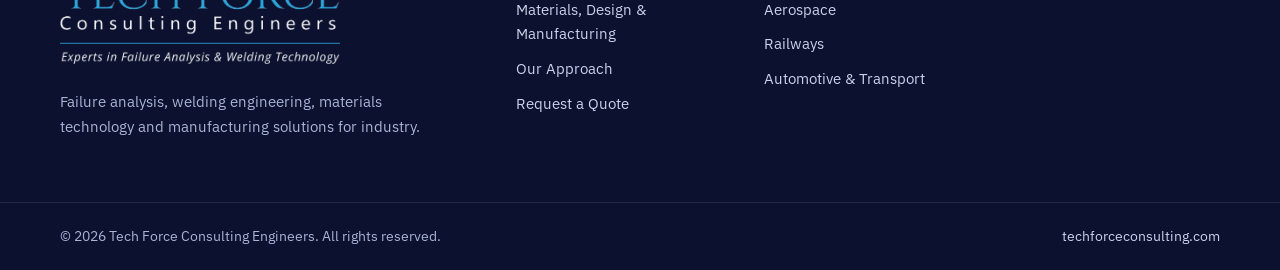
==== commit 68eb6d3b: "Show the full logo with tagline in the site footer The footer brand block now uses the supplied logo" ====
--- a/index.html
+++ b/index.html
@@ -33,7 +33,7 @@
     "@type": "ProfessionalService",
     "name": "Tech Force Consulting Engineers",
     "url": "https://www.techforceconsulting.com/",
-    "logo": "https://www.techforceconsulting.com/assets/images/logo-mark.png",
+    "logo": "https://www.techforceconsulting.com/assets/images/logo-full.png",
     "image": "https://www.techforceconsulting.com/assets/images/og-image.jpg",
     "email": "info@techforceconsulting.com",
     "areaServed": "IN",
@@ -78,8 +78,8 @@
     <!-- ===================== Hero ===================== -->
     <section class="hero" aria-labelledby="hero-title">
       <div class="hero-media">
-        <img src="assets/images/hero-microstructure.jpg" width="1920" height="1080" fetchpriority="high"
-             alt="Etched metal microstructure showing grain boundaries">
+        <img src="assets/images/consulting-hero-boardroom.jpg" width="1920" height="928" fetchpriority="high"
+             alt="Indian engineering consultants reviewing diagnostic reports around a conference table">
       </div>
       <div class="container">
         <div class="hero-copy">
@@ -131,8 +131,8 @@
           <article class="sector-card" id="sector-oil-gas">
             <div class="sector-media">
               <svg class="sector-icon" viewBox="0 0 64 64" fill="none" stroke="currentColor" stroke-width="1.6" stroke-linecap="round" stroke-linejoin="round" aria-hidden="true"><path d="M32 6L23 42M32 6l9 36M26 30h12M28.5 19h7M8 42h48M14 42v12M50 42v12M26 42v12M38 42v12M4 58c4-3 8-3 12 0s8 3 12 0 8-3 12 0 8 3 12 0 4-2 8-2"/></svg>
-              <img src="assets/images/sector-oil-gas.jpg" width="1200" height="675" loading="lazy" decoding="async"
-                   alt="Rendered illustration of refinery pipework with flanged joints and a valve wheel"
+              <img src="assets/images/consulting-meeting-oil-gas.jpg" width="676" height="380" loading="lazy" decoding="async"
+                   alt="Indian engineering consultants reviewing pipeline weld inspection reports in a corporate meeting room"
                    onerror="this.remove()">
               <h3 class="sector-title"><span class="num">01</span>Oil &amp; Gas</h3>
             </div>
@@ -159,8 +159,8 @@
           <article class="sector-card" id="sector-defence">
             <div class="sector-media">
               <svg class="sector-icon" viewBox="0 0 64 64" fill="none" stroke="currentColor" stroke-width="1.6" stroke-linecap="round" stroke-linejoin="round" aria-hidden="true"><path d="M32 6l20 8v16c0 13-8.5 23-20 28C20.5 53 12 43 12 30V14l20-8z"/><path d="M32 21l3.4 6.9 7.6 1.1-5.5 5.4 1.3 7.6L32 38.4l-6.8 3.6 1.3-7.6-5.5-5.4 7.6-1.1z"/></svg>
-              <img src="assets/images/sector-defence.jpg" width="1200" height="675" loading="lazy" decoding="async"
-                   alt="Close-up of a weld bead on a steel armour plate"
+              <img src="assets/images/consulting-meeting-defence.jpg" width="672" height="378" loading="lazy" decoding="async"
+                   alt="Indian engineering consultants examining metallurgical test reports for a defence programme in a modern engineering lab"
                    onerror="this.remove()">
               <h3 class="sector-title"><span class="num">02</span>Defence</h3>
             </div>
@@ -187,8 +187,8 @@
           <article class="sector-card" id="sector-aerospace">
             <div class="sector-media">
               <svg class="sector-icon" viewBox="0 0 64 64" fill="none" stroke="currentColor" stroke-width="1.6" stroke-linecap="round" stroke-linejoin="round" aria-hidden="true"><path d="M32 6c2.2 0 3.5 2 3.5 5v13l20 12v5l-20-6v12l6 5v4L32 54l-9.5 3v-4l6-5V35l-20 6v-5l20-12V11c0-3 1.3-5 3.5-5z"/></svg>
-              <img src="assets/images/sector-aerospace.jpg" width="1200" height="675" loading="lazy" decoding="async"
-                   alt="Rendered illustration of turbine blades around a jet-engine hub"
+              <img src="assets/images/consulting-meeting-aerospace.jpg" width="676" height="380" loading="lazy" decoding="async"
+                   alt="Indian engineering consultants discussing fractography results for an aerospace component in a meeting room"
                    onerror="this.remove()">
               <h3 class="sector-title"><span class="num">03</span>Aerospace</h3>
             </div>
@@ -215,8 +215,8 @@
           <article class="sector-card" id="sector-railways">
             <div class="sector-media">
               <svg class="sector-icon" viewBox="0 0 64 64" fill="none" stroke="currentColor" stroke-width="1.6" stroke-linecap="round" stroke-linejoin="round" aria-hidden="true"><rect x="16" y="6" width="32" height="40" rx="8"/><path d="M16 26h32M25 14h14"/><circle cx="24" cy="36" r="3"/><circle cx="40" cy="36" r="3"/><path d="M22 46l-6 12M42 46l6 12M19 52h26"/></svg>
-              <img src="assets/images/sector-railways.jpg" width="1200" height="675" loading="lazy" decoding="async"
-                   alt="Rendered illustration of a railway wheel on a rail"
+              <img src="assets/images/consulting-meeting-railways.jpg" width="878" height="494" loading="lazy" decoding="async"
+                   alt="Indian engineering consultants reviewing bogie frame welding blueprints in a corporate meeting room"
                    onerror="this.remove()">
               <h3 class="sector-title"><span class="num">04</span>Railways</h3>
             </div>
@@ -243,8 +243,8 @@
           <article class="sector-card" id="sector-transportation">
             <div class="sector-media">
               <svg class="sector-icon" viewBox="0 0 64 64" fill="none" stroke="currentColor" stroke-width="1.6" stroke-linecap="round" stroke-linejoin="round" aria-hidden="true"><path d="M4 14h34v30H4zM38 24h12l10 10v10H38z"/><path d="M44 28v6h12"/><circle cx="14" cy="48" r="5"/><circle cx="48" cy="48" r="5"/></svg>
-              <img src="assets/images/sector-transportation.jpg" width="1200" height="675" loading="lazy" decoding="async"
-                   alt="Rendered illustration of a ladder-frame vehicle chassis with weld joints highlighted"
+              <img src="assets/images/consulting-meeting-transportation.jpg" width="868" height="488" loading="lazy" decoding="async"
+                   alt="Indian engineering consultants discussing vehicle chassis failure diagnostics around a conference table"
                    onerror="this.remove()">
               <h3 class="sector-title"><span class="num">05</span>Automotive &amp; Transport</h3>
             </div>
@@ -425,12 +425,8 @@
   <footer class="site-footer">
     <div class="container footer-top">
       <div class="footer-brand">
-        <a class="brand" href="index.html" aria-label="Tech Force Consulting Engineers — Home">
-          <img src="assets/images/logo-mark-light.png" width="43" height="40" alt="" loading="lazy">
-          <span class="brand-text">
-            <span class="brand-name">Tech Force</span>
-            <span class="brand-tag">Consulting Engineers</span>
-          </span>
+        <a class="footer-logo" href="index.html" aria-label="Tech Force Consulting Engineers — Home">
+          <img src="assets/images/logo-full-light.png" width="320" height="197" alt="" loading="lazy" decoding="async">
         </a>
         <p>Failure analysis, welding engineering, materials technology and manufacturing solutions for industry.</p>
       </div>
--- a/assets/css/styles.css
+++ b/assets/css/styles.css
@@ -513,8 +513,8 @@
 .footer-top { display: grid; gap: 40px; grid-template-columns: minmax(0, 2fr) repeat(3, minmax(0, 1fr)); padding-block: 64px 48px; }
 @media (max-width: 900px) { .footer-top { grid-template-columns: repeat(2, minmax(0, 1fr)); } }
 @media (max-width: 520px) { .footer-top { grid-template-columns: minmax(0, 1fr); } }
-.footer-brand .brand-name { color: #fff; }
-.footer-brand .brand-tag { color: var(--cyan-300); }
+.footer-logo { display: inline-block; }
+.footer-logo img { width: 280px; height: auto; }
 .footer-brand p { margin-top: 18px; max-width: 360px; }
 .site-footer h2 { font: 600 .75rem var(--font-mono); letter-spacing: .14em; text-transform: uppercase; color: #fff; margin-bottom: 16px; }
 .site-footer ul { list-style: none; display: grid; gap: 10px; }
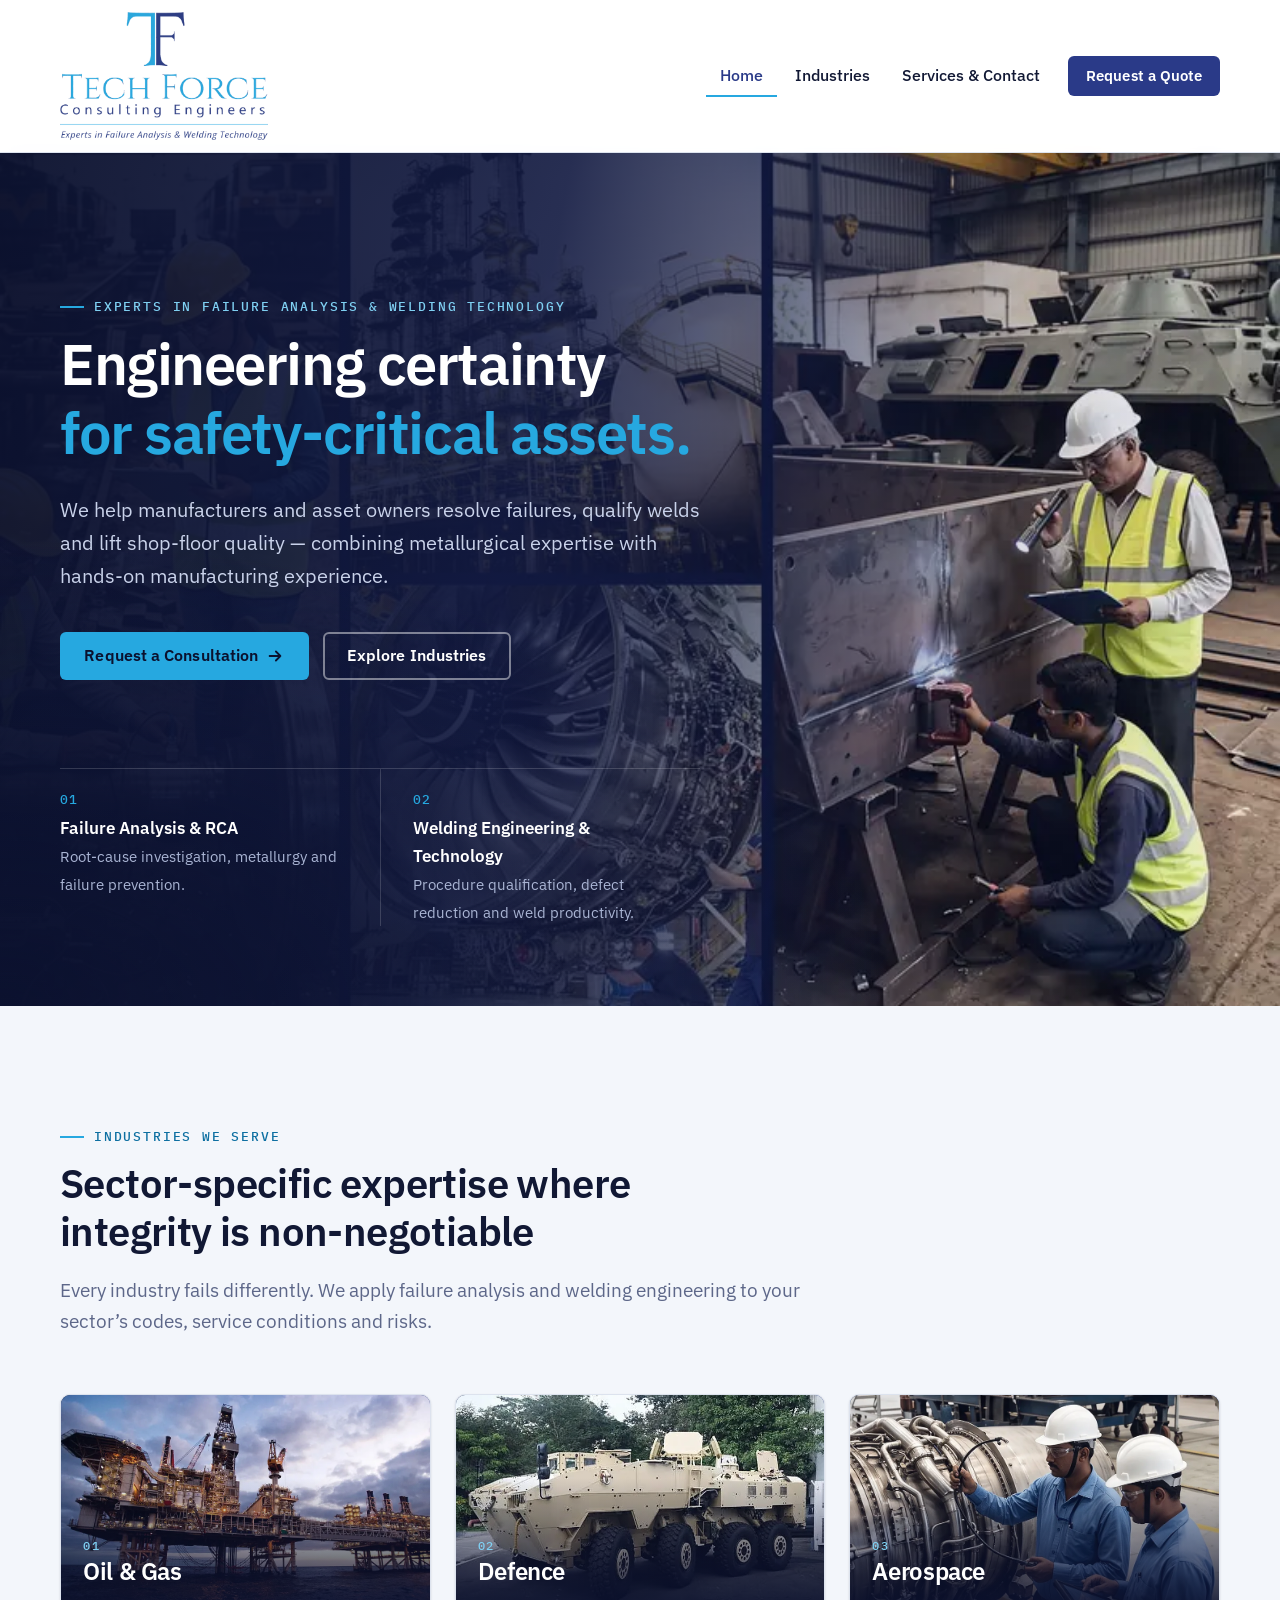
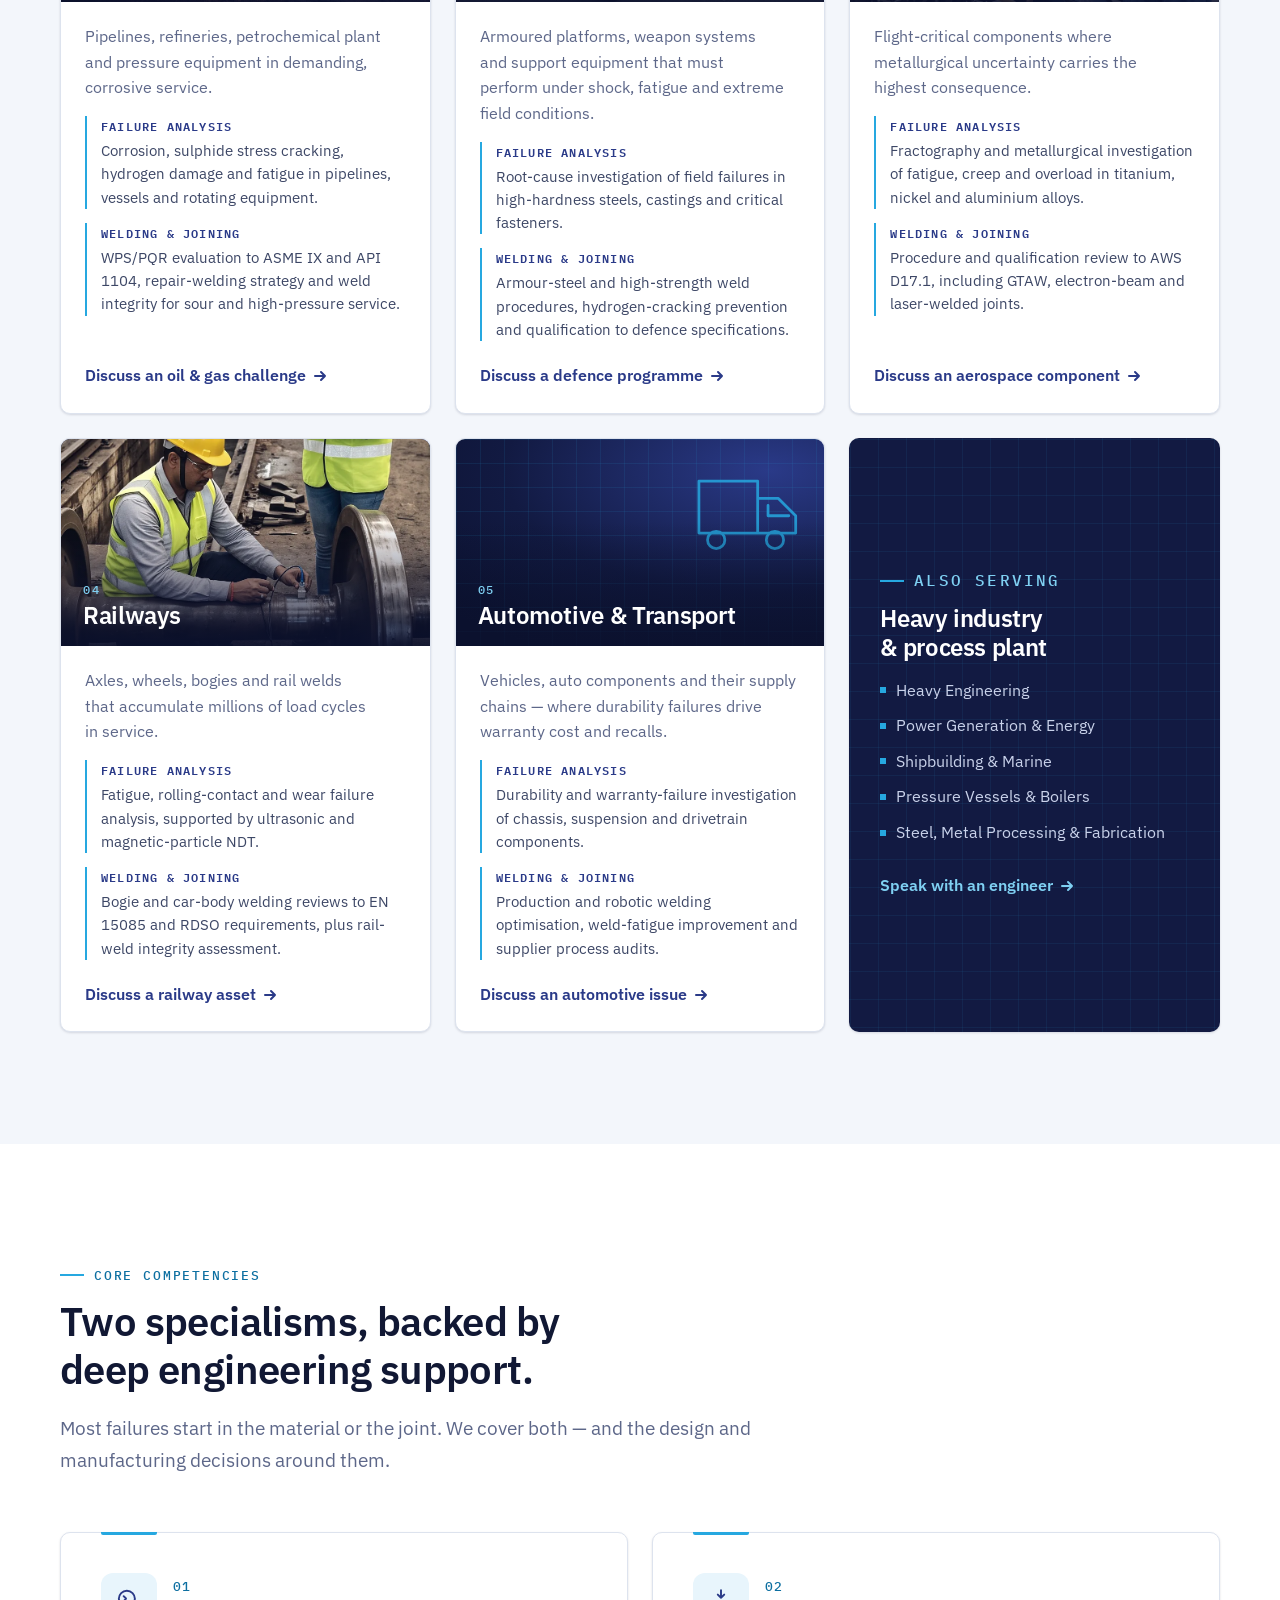
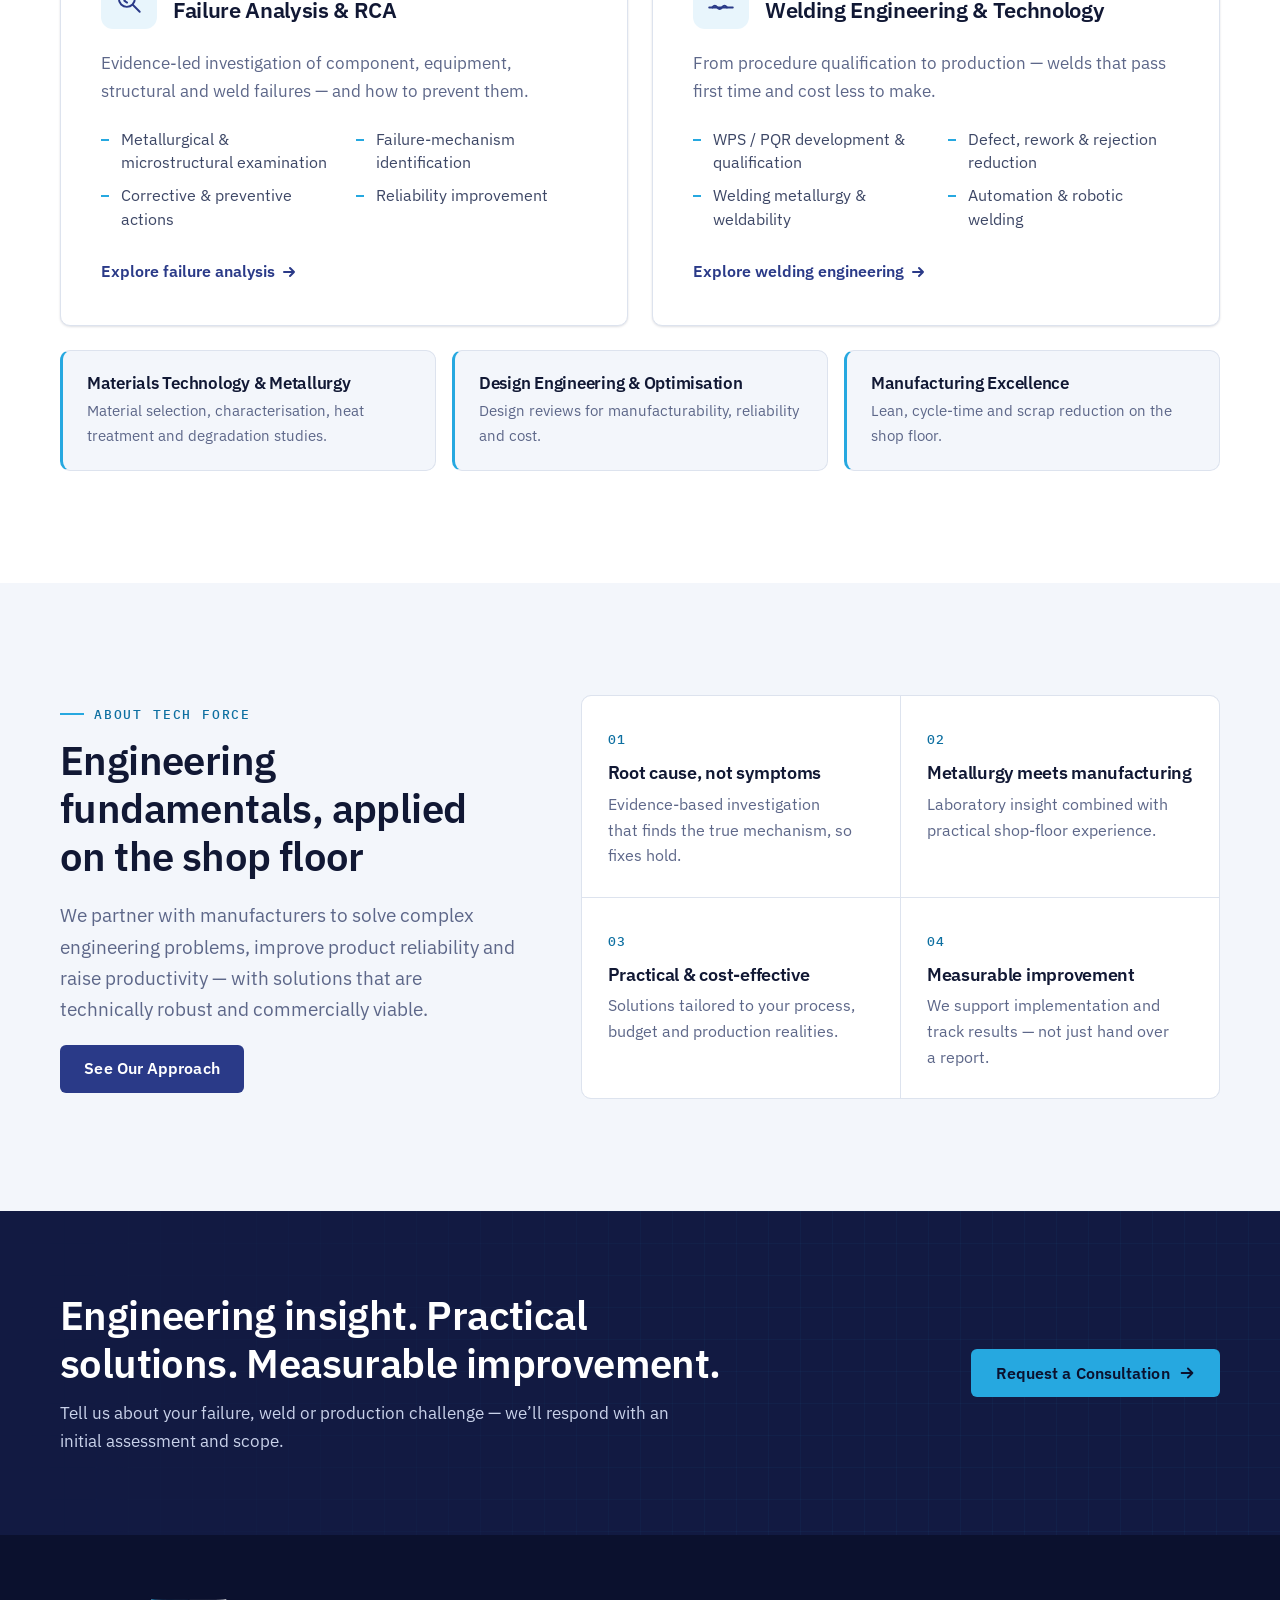
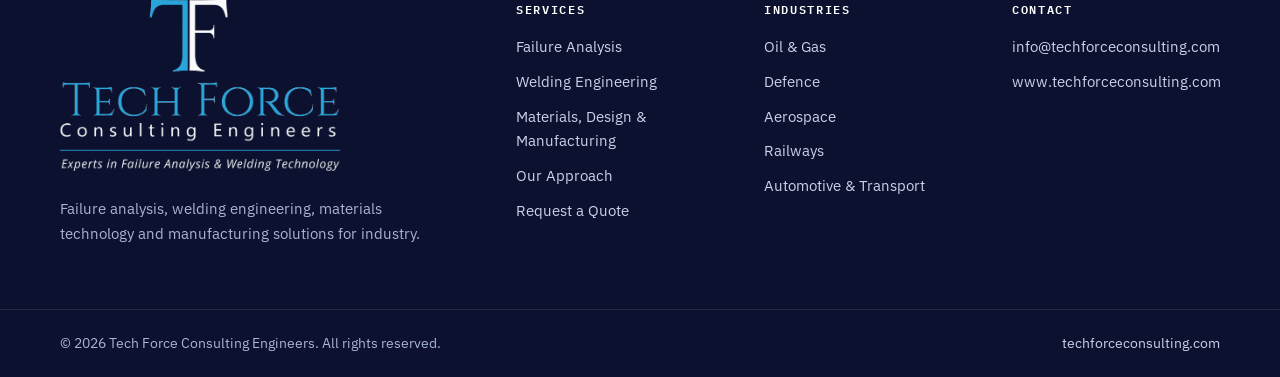
==== commit d6e9e90a: "Full logo in the header, banner collage, sector photos and share card - Header: the supplied logo wi" ====
--- a/index.html
+++ b/index.html
@@ -17,6 +17,7 @@
   <meta property="og:image" content="https://www.techforceconsulting.com/assets/images/og-image.jpg">
   <meta property="og:image:width" content="1200">
   <meta property="og:image:height" content="630">
+  <meta property="og:image:alt" content="Tech Force Consulting Engineers logo beside photos of a refinery, a jet engine and engineers inspecting welds">
   <meta name="twitter:card" content="summary_large_image">
 
   <link rel="icon" href="/favicon.ico" sizes="any">
@@ -25,7 +26,7 @@
 
   <link rel="preload" href="assets/fonts/ibm-plex-sans-latin.woff2" as="font" type="font/woff2" crossorigin>
   <link rel="preload" href="assets/fonts/ibm-plex-mono-500-latin.woff2" as="font" type="font/woff2" crossorigin>
-  <link rel="stylesheet" href="assets/css/styles.css?v=5">
+  <link rel="stylesheet" href="assets/css/styles.css?v=6">
 
   <script type="application/ld+json">
   {
@@ -49,11 +50,7 @@
   <header class="site-header" data-header>
     <div class="container">
       <a class="brand" href="index.html" aria-label="Tech Force Consulting Engineers — Home">
-        <img src="assets/images/logo-mark.png" width="43" height="40" alt="">
-        <span class="brand-text">
-          <span class="brand-name">Tech Force</span>
-          <span class="brand-tag">Consulting Engineers</span>
-        </span>
+        <img src="assets/images/logo-full.png" width="640" height="393" alt="">
       </a>
 
       <button class="nav-toggle" type="button" aria-expanded="false" aria-controls="site-nav" data-nav-toggle>
@@ -78,12 +75,16 @@
     <!-- ===================== Hero ===================== -->
     <section class="hero" aria-labelledby="hero-title">
       <div class="hero-media">
-        <img src="assets/images/consulting-hero-boardroom.jpg" width="1920" height="928" fetchpriority="high"
-             alt="Indian engineering consultants reviewing diagnostic reports around a conference table">
+        <picture>
+          <source media="(max-width: 760px)" sizes="100vw"
+                  srcset="assets/images/hero-collage-mobile-800.webp 800w, assets/images/hero-collage-mobile-1200.webp 1200w">
+          <img src="assets/images/hero-collage-2400.webp" width="2400" height="1000" fetchpriority="high"
+               alt="Collage: an offshore oil platform, a refinery, engineers ultrasonically testing a railway wheelset, a jet engine, and engineers inspecting welds on an armoured vehicle hull">
+        </picture>
       </div>
       <div class="container">
         <div class="hero-copy">
-          <p class="eyebrow">Engineering Excellence · Materials Technology · Manufacturing Solutions</p>
+          <p class="eyebrow">Experts in Failure Analysis &amp; Welding Technology</p>
           <h1 id="hero-title">Engineering certainty<br><span class="accent">for safety-critical assets.</span></h1>
           <p class="hero-sub">
             We help manufacturers and asset owners resolve failures, qualify welds and lift shop-floor quality —
@@ -131,8 +132,8 @@
           <article class="sector-card" id="sector-oil-gas">
             <div class="sector-media">
               <svg class="sector-icon" viewBox="0 0 64 64" fill="none" stroke="currentColor" stroke-width="1.6" stroke-linecap="round" stroke-linejoin="round" aria-hidden="true"><path d="M32 6L23 42M32 6l9 36M26 30h12M28.5 19h7M8 42h48M14 42v12M50 42v12M26 42v12M38 42v12M4 58c4-3 8-3 12 0s8 3 12 0 8-3 12 0 8 3 12 0 4-2 8-2"/></svg>
-              <img src="assets/images/consulting-meeting-oil-gas.jpg" width="676" height="380" loading="lazy" decoding="async"
-                   alt="Indian engineering consultants reviewing pipeline weld inspection reports in a corporate meeting room"
+              <img src="assets/images/sector-oil-gas.webp" width="960" height="540" loading="lazy" decoding="async"
+                   alt="Offshore oil and gas production platform at dusk"
                    onerror="this.remove()">
               <h3 class="sector-title"><span class="num">01</span>Oil &amp; Gas</h3>
             </div>
@@ -159,8 +160,8 @@
           <article class="sector-card" id="sector-defence">
             <div class="sector-media">
               <svg class="sector-icon" viewBox="0 0 64 64" fill="none" stroke="currentColor" stroke-width="1.6" stroke-linecap="round" stroke-linejoin="round" aria-hidden="true"><path d="M32 6l20 8v16c0 13-8.5 23-20 28C20.5 53 12 43 12 30V14l20-8z"/><path d="M32 21l3.4 6.9 7.6 1.1-5.5 5.4 1.3 7.6L32 38.4l-6.8 3.6 1.3-7.6-5.5-5.4 7.6-1.1z"/></svg>
-              <img src="assets/images/consulting-meeting-defence.jpg" width="672" height="378" loading="lazy" decoding="async"
-                   alt="Indian engineering consultants examining metallurgical test reports for a defence programme in a modern engineering lab"
+              <img src="assets/images/sector-defence.webp" width="698" height="393" loading="lazy" decoding="async"
+                   alt="Eight-wheeled armoured vehicle"
                    onerror="this.remove()">
               <h3 class="sector-title"><span class="num">02</span>Defence</h3>
             </div>
@@ -187,8 +188,8 @@
           <article class="sector-card" id="sector-aerospace">
             <div class="sector-media">
               <svg class="sector-icon" viewBox="0 0 64 64" fill="none" stroke="currentColor" stroke-width="1.6" stroke-linecap="round" stroke-linejoin="round" aria-hidden="true"><path d="M32 6c2.2 0 3.5 2 3.5 5v13l20 12v5l-20-6v12l6 5v4L32 54l-9.5 3v-4l6-5V35l-20 6v-5l20-12V11c0-3 1.3-5 3.5-5z"/></svg>
-              <img src="assets/images/consulting-meeting-aerospace.jpg" width="676" height="380" loading="lazy" decoding="async"
-                   alt="Indian engineering consultants discussing fractography results for an aerospace component in a meeting room"
+              <img src="assets/images/sector-aerospace.webp" width="912" height="513" loading="lazy" decoding="async"
+                   alt="Engineers inspecting a jet engine on a maintenance stand"
                    onerror="this.remove()">
               <h3 class="sector-title"><span class="num">03</span>Aerospace</h3>
             </div>
@@ -215,8 +216,8 @@
           <article class="sector-card" id="sector-railways">
             <div class="sector-media">
               <svg class="sector-icon" viewBox="0 0 64 64" fill="none" stroke="currentColor" stroke-width="1.6" stroke-linecap="round" stroke-linejoin="round" aria-hidden="true"><rect x="16" y="6" width="32" height="40" rx="8"/><path d="M16 26h32M25 14h14"/><circle cx="24" cy="36" r="3"/><circle cx="40" cy="36" r="3"/><path d="M22 46l-6 12M42 46l6 12M19 52h26"/></svg>
-              <img src="assets/images/consulting-meeting-railways.jpg" width="878" height="494" loading="lazy" decoding="async"
-                   alt="Indian engineering consultants reviewing bogie frame welding blueprints in a corporate meeting room"
+              <img src="assets/images/sector-railways.webp" width="912" height="513" loading="lazy" decoding="async"
+                   alt="Engineer ultrasonically testing the axle of a railway wheelset"
                    onerror="this.remove()">
               <h3 class="sector-title"><span class="num">04</span>Railways</h3>
             </div>
@@ -466,6 +467,6 @@
     </div>
   </footer>
 
-  <script src="assets/js/main.js?v=3" defer></script>
+  <script src="assets/js/main.js?v=4" defer></script>
 </body>
 </html>
--- a/assets/css/styles.css
+++ b/assets/css/styles.css
@@ -44,7 +44,8 @@
   --gutter: 20px;
   --radius: 10px;
   --radius-sm: 6px;
-  --header-h: 72px;
+  --header-top: 152px;      /* header at the top of the page: full logo, tagline readable */
+  --header-h: 72px;         /* header once the page scrolls */
   --shadow-sm: 0 1px 2px rgba(17, 24, 52, .06), 0 1px 3px rgba(17, 24, 52, .08);
   --shadow-md: 0 10px 30px -12px rgba(17, 24, 52, .25);
 }
@@ -55,6 +56,7 @@
 @media (prefers-reduced-motion: no-preference) { html { scroll-behavior: smooth; } }
 body {
   margin: 0;
+  padding-top: var(--header-top); /* room for the fixed header */
   font-family: var(--font-sans);
   font-size: 1.0625rem;
   line-height: 1.65;
@@ -108,8 +110,9 @@
 .btn--sm { min-height: 40px; padding: .5em 1.05em; font-size: .9375rem; }
 
 /* ---------- Header / navigation ---------- */
+/* Fixed, so slimming it on scroll never moves the page content. */
 .site-header {
-  position: sticky; top: 0; z-index: 50;
+  position: fixed; inset: 0 0 auto; z-index: 50;
   background: rgba(255, 255, 255, .96);
   border-bottom: 1px solid var(--line);
   transition: box-shadow .2s ease;
@@ -118,13 +121,17 @@
   .site-header { background: rgba(255, 255, 255, .88); backdrop-filter: saturate(180%) blur(10px); }
 }
 .site-header.is-scrolled { box-shadow: var(--shadow-sm); }
-.site-header .container { display: flex; align-items: center; gap: 24px; height: var(--header-h); }
-
-.brand { display: flex; align-items: center; gap: 12px; text-decoration: none; margin-right: auto; }
-.brand img { width: 43px; height: 40px; }
-.brand-text { display: flex; flex-direction: column; line-height: 1.1; }
-.brand-name { font-weight: 600; font-size: 1.125rem; color: var(--ink); letter-spacing: .06em; text-transform: uppercase; }
-.brand-tag { font-size: .75rem; color: var(--navy); letter-spacing: .14em; margin-top: 3px; }
+.site-header .container {
+  display: flex; align-items: center; gap: 24px; height: var(--header-top);
+  transition: height .25s ease;
+}
+.site-header.is-scrolled .container { height: var(--header-h); }
+
+.brand { display: flex; align-items: center; text-decoration: none; margin-right: auto; }
+.brand img { width: auto; height: calc(var(--header-top) - 24px); transition: height .25s ease; }
+.site-header.is-scrolled .brand img { height: calc(var(--header-h) - 16px); }
+@media (max-width: 1024px) { :root { --header-top: 128px; } }
+@media (max-width: 760px) { :root { --header-top: 104px; --header-h: 64px; } }
 
 .site-nav ul { display: flex; align-items: center; gap: 4px; list-style: none; }
 .site-nav a:not(.btn) {
@@ -148,7 +155,8 @@
 @media (max-width: 820px) {
   .nav-toggle { display: inline-flex; }
   .site-nav {
-    position: absolute; inset: var(--header-h) 0 auto 0;
+    position: absolute; inset: 100% 0 auto 0; /* just below the header, whatever its height */
+    max-height: calc(100vh - var(--header-h)); overflow-y: auto;
     background: #fff; border-bottom: 1px solid var(--line); box-shadow: var(--shadow-md);
     display: none;
   }
@@ -159,9 +167,6 @@
   .site-nav .nav-cta { margin: 16px 0 0; }
   .site-nav .nav-cta .btn { width: 100%; }
 }
-@media (max-width: 380px) {
-  .brand-tag { display: none; }
-}
 
 /* ---------- Shared section scaffolding ---------- */
 .section { padding-block: clamp(64px, 9vw, 112px); }
@@ -188,18 +193,29 @@
 .hero { position: relative; isolation: isolate; color: #d7def2; overflow: hidden; background: var(--navy-900); }
 .hero-media, .hero-media img { position: absolute; inset: 0; width: 100%; height: 100%; }
 .hero-media { z-index: -2; }
-.hero-media img { object-fit: cover; object-position: 70% 30%; }
-.hero::before { /* dark behind the copy, opening up so the meeting photo shows on the right */
+.hero-media img { object-fit: cover; object-position: 100% 50%; } /* keep the right-hand tiles in view */
+.hero::before { /* dark behind the copy, opening up so the collage shows on the right */
   content: ""; position: absolute; inset: 0; z-index: -1;
   background:
-    linear-gradient(0deg, rgba(11, 17, 46, .92) 0%, rgba(11, 17, 46, 0) 32%),
-    linear-gradient(100deg, rgba(11, 17, 46, .97) 0%, rgba(18, 26, 66, .9) 38%, rgba(18, 26, 66, .45) 62%, rgba(18, 26, 66, .2) 100%);
-}
+    radial-gradient(70% 55% at 0% 100%, rgba(11, 17, 46, .85) 0%, rgba(11, 17, 46, 0) 100%),
+    linear-gradient(100deg, rgba(11, 17, 46, .96) 0%, rgba(18, 26, 66, .9) 40%, rgba(18, 26, 66, .62) 57%, rgba(18, 26, 66, .15) 74%, rgba(18, 26, 66, .04) 100%);
+}
+/* Tablets: the copy runs further across the collage, so keep more of it dark. */
+@media (min-width: 761px) and (max-width: 1024px) {
+  .hero::before {
+    background: linear-gradient(100deg, rgba(11, 17, 46, .95) 0%, rgba(18, 26, 66, .9) 50%, rgba(18, 26, 66, .72) 76%, rgba(18, 26, 66, .4) 100%);
+  }
+}
+/* Phones: the collage sits at the top and fades into navy under the headline. */
 @media (max-width: 760px) {
-  .hero::before { background: linear-gradient(180deg, rgba(11, 17, 46, .9) 0%, rgba(18, 26, 66, .8) 100%); }
+  .hero .hero-media { bottom: auto; height: 75vw; }
+  .hero::before {
+    background: linear-gradient(180deg, rgba(11, 17, 46, .05) 0, rgba(11, 17, 46, .2) 40vw, rgba(18, 26, 66, .8) 62vw, var(--navy-900) 75vw);
+  }
 }
 .hero .container { padding-block: clamp(72px, 12vw, 136px) clamp(48px, 7vw, 80px); }
-.hero-copy { max-width: 760px; }
+@media (max-width: 760px) { .hero .container { padding-top: 68vw; } }
+.hero-copy { max-width: 640px; }
 .hero .eyebrow { color: var(--cyan-300); }
 .hero h1 { color: #fff; margin-bottom: .45em; }
 .hero h1 .accent { color: var(--cyan); }
@@ -208,7 +224,7 @@
 
 /* Two-pillar strip at the foot of the hero */
 .hero-pillars {
-  list-style: none; display: grid; grid-template-columns: repeat(2, minmax(0, 1fr)); max-width: 920px;
+  list-style: none; display: grid; grid-template-columns: repeat(2, minmax(0, 1fr)); max-width: 640px;
   margin-top: clamp(56px, 8vw, 88px); border-top: 1px solid rgba(255, 255, 255, .16);
 }
 .hero-pillars li { padding: 22px 32px 0 0; }
@@ -511,7 +527,7 @@
 /* ---------- Footer ---------- */
 .site-footer { background: var(--navy-950); color: #a9b4d3; font-size: .9375rem; }
 .footer-top { display: grid; gap: 40px; grid-template-columns: minmax(0, 2fr) repeat(3, minmax(0, 1fr)); padding-block: 64px 48px; }
-@media (max-width: 900px) { .footer-top { grid-template-columns: repeat(2, minmax(0, 1fr)); } }
+@media (max-width: 1200px) { .footer-top { grid-template-columns: repeat(2, minmax(0, 1fr)); } } /* email needs ~205px */
 @media (max-width: 520px) { .footer-top { grid-template-columns: minmax(0, 1fr); } }
 .footer-logo { display: inline-block; }
 .footer-logo img { width: 280px; height: auto; }
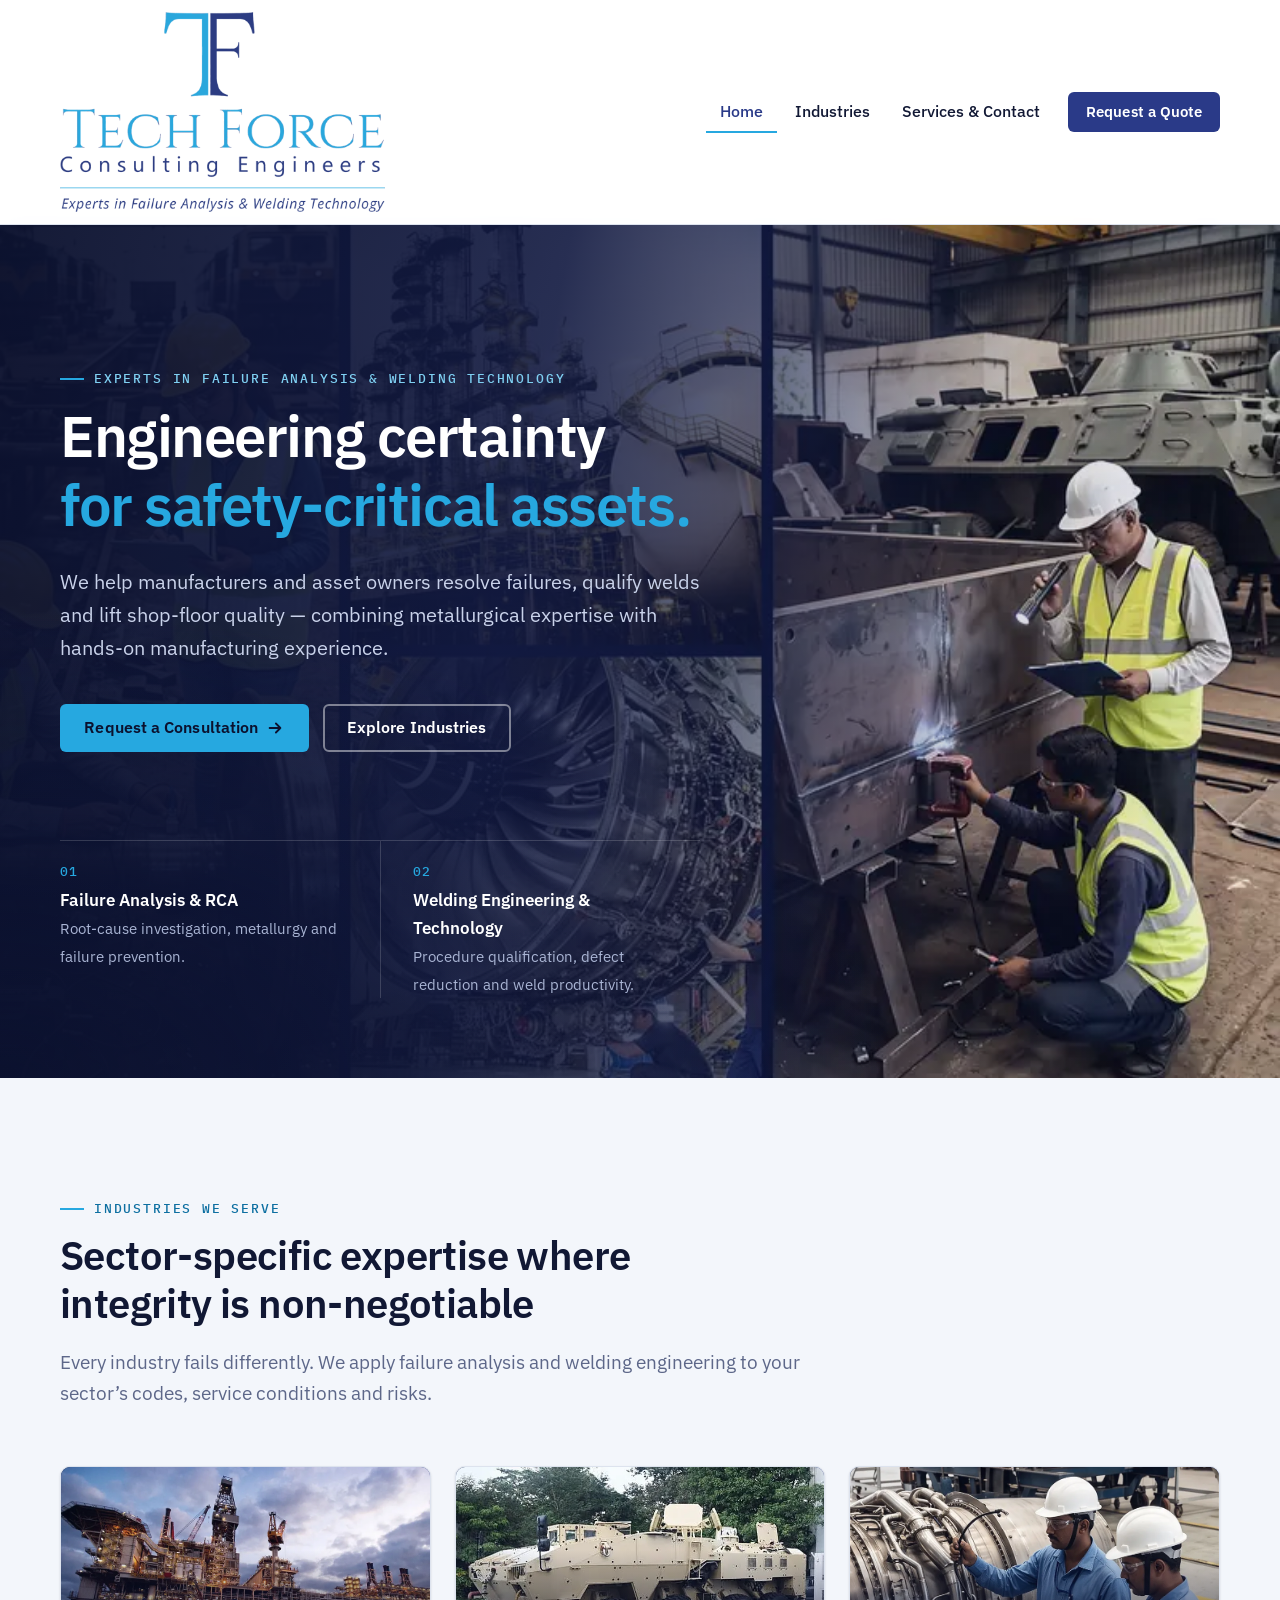
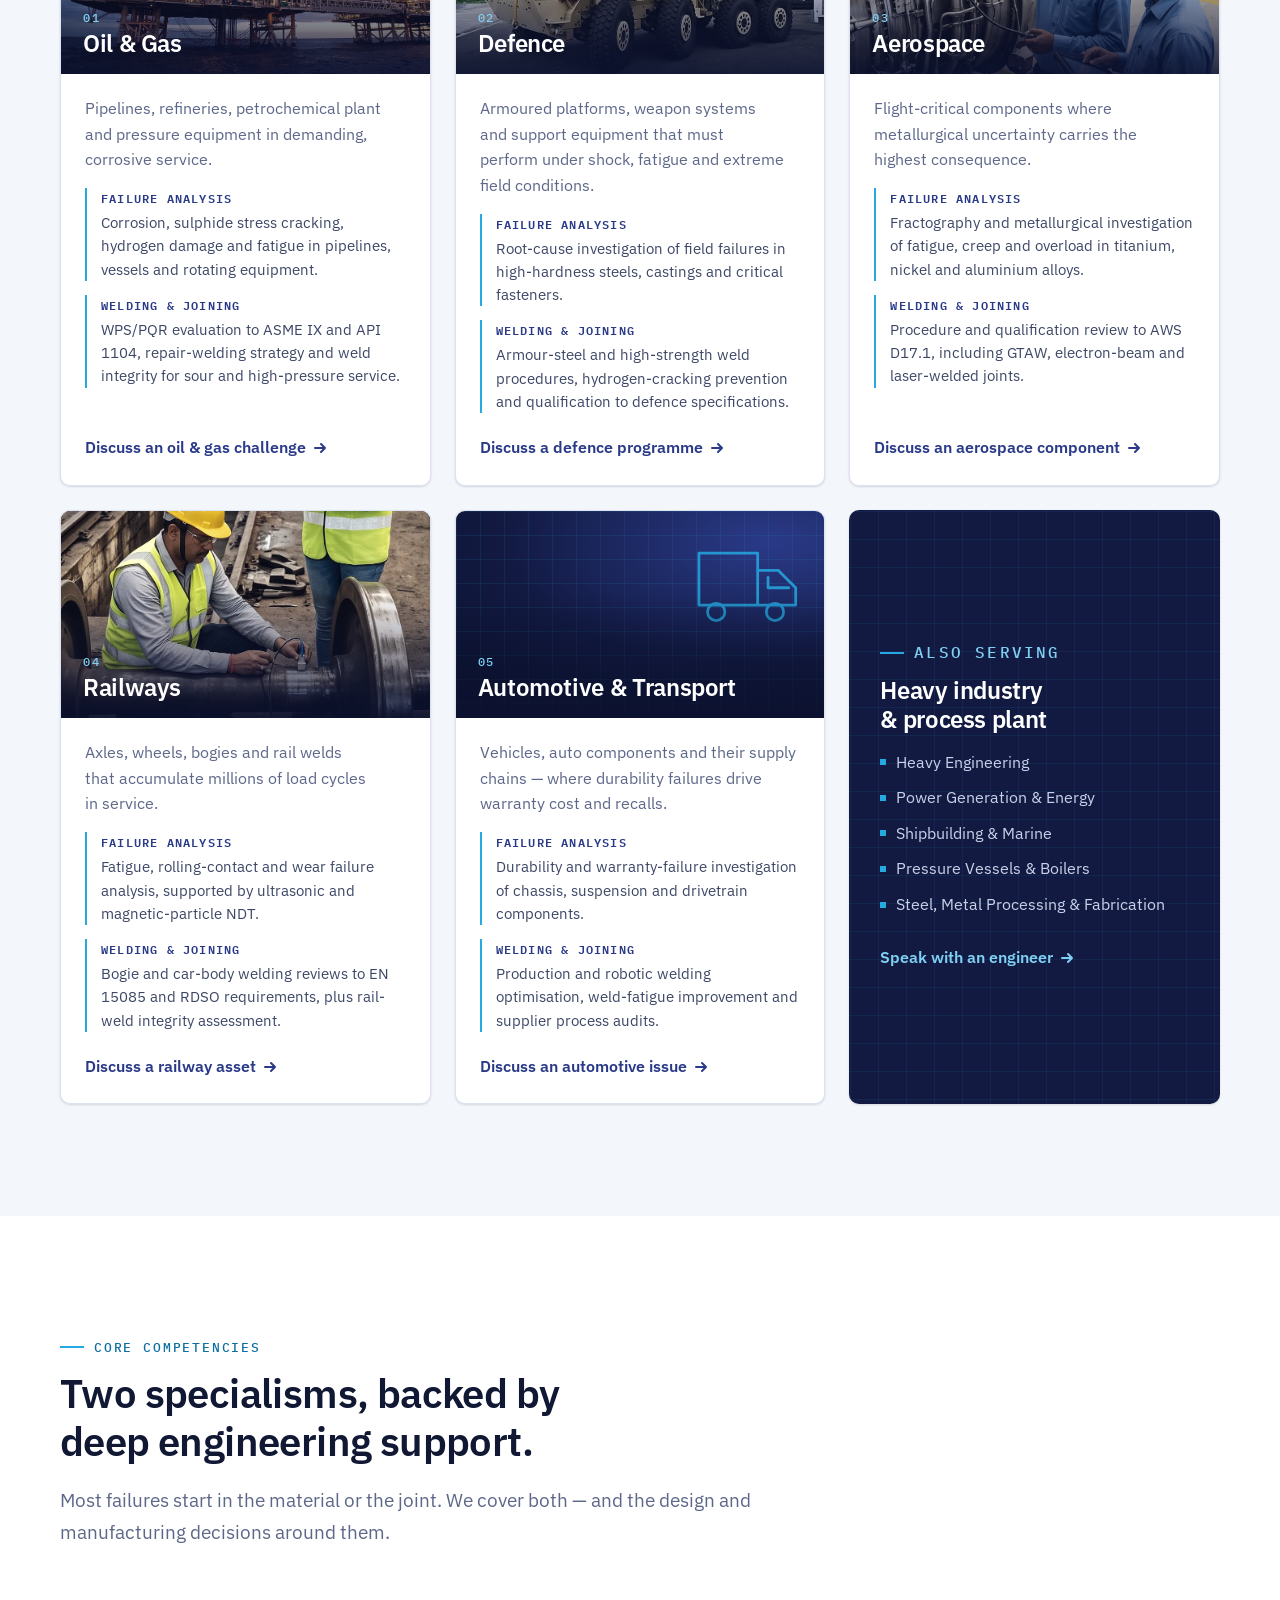
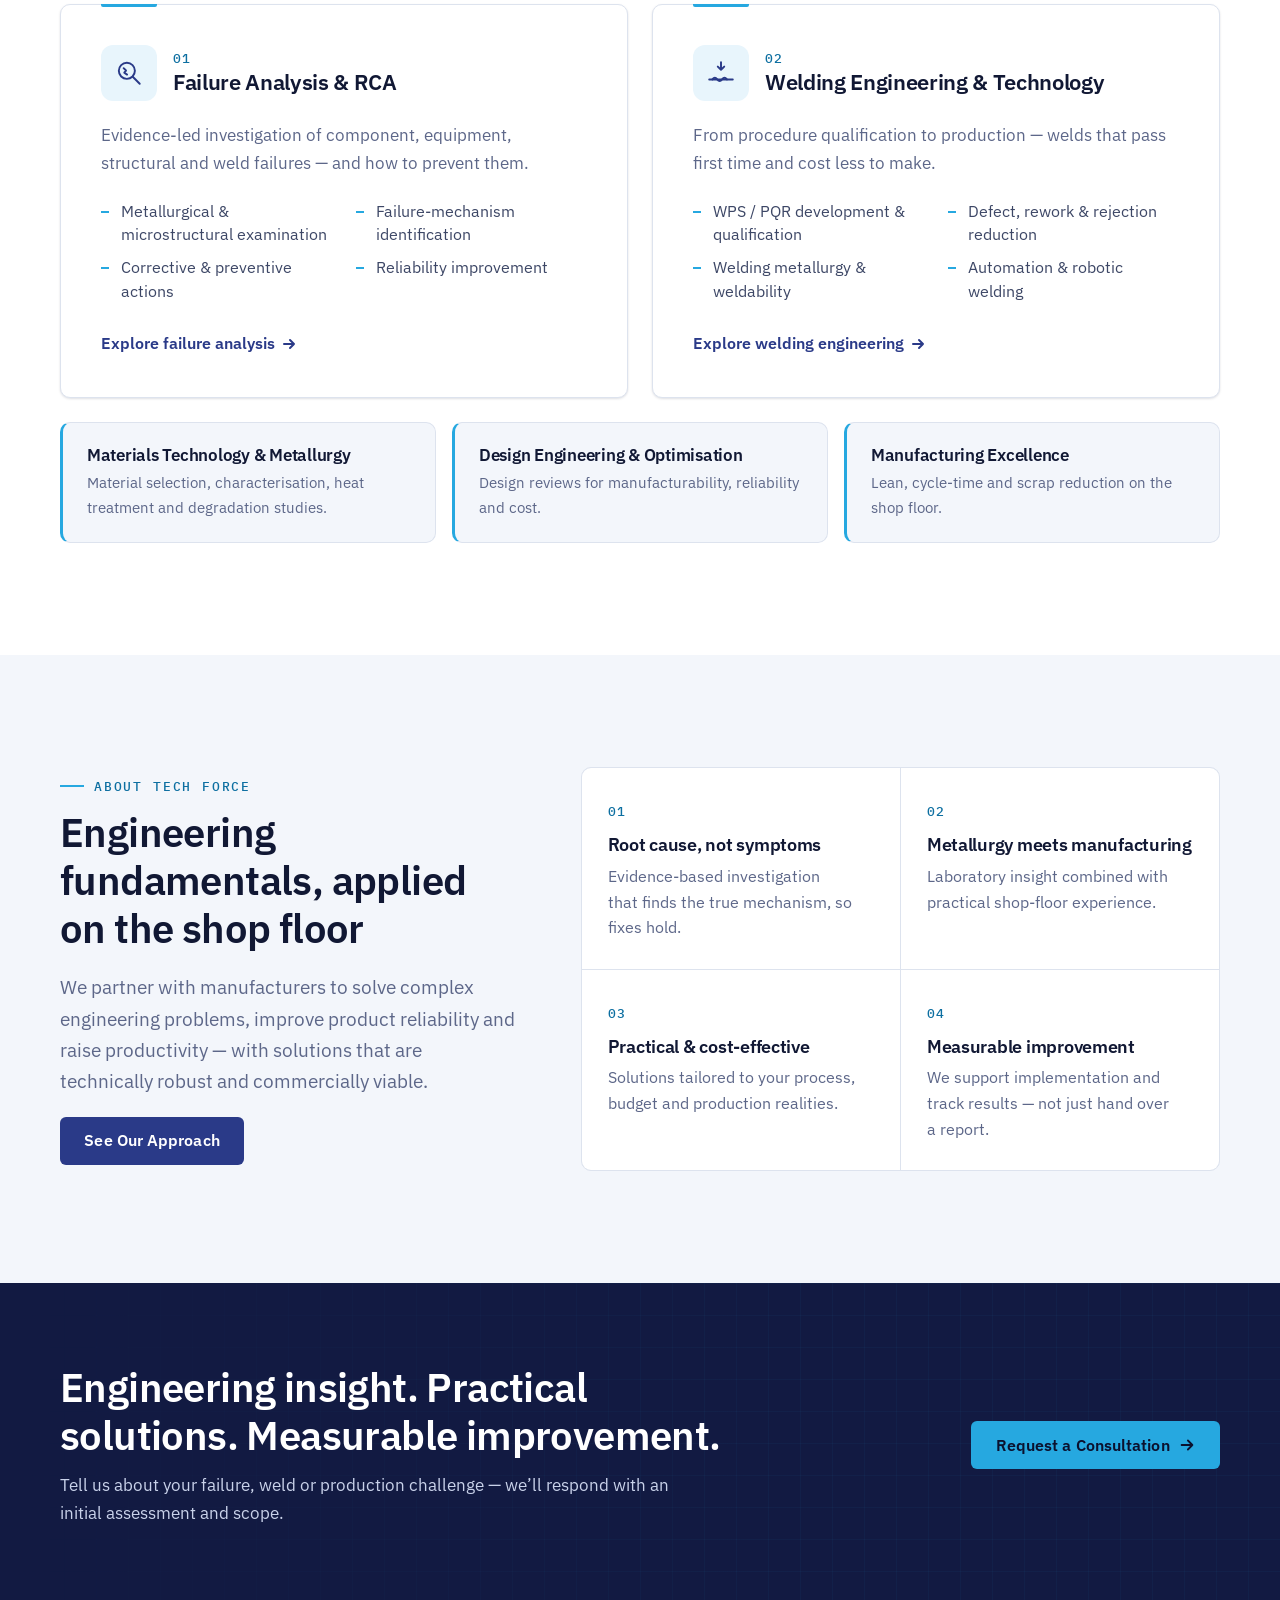
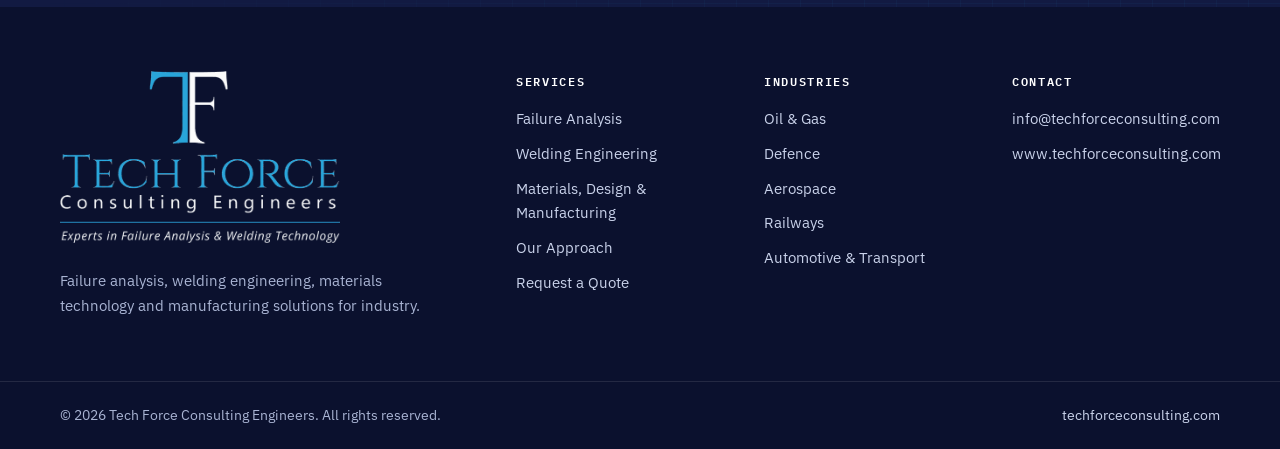
==== commit 59f2813c: "Enlarge the header logo so its tagline is readable The logo at the top of each page is now about 200" ====
--- a/index.html
+++ b/index.html
@@ -26,7 +26,7 @@
 
   <link rel="preload" href="assets/fonts/ibm-plex-sans-latin.woff2" as="font" type="font/woff2" crossorigin>
   <link rel="preload" href="assets/fonts/ibm-plex-mono-500-latin.woff2" as="font" type="font/woff2" crossorigin>
-  <link rel="stylesheet" href="assets/css/styles.css?v=6">
+  <link rel="stylesheet" href="assets/css/styles.css?v=7">
 
   <script type="application/ld+json">
   {
@@ -50,7 +50,7 @@
   <header class="site-header" data-header>
     <div class="container">
       <a class="brand" href="index.html" aria-label="Tech Force Consulting Engineers — Home">
-        <img src="assets/images/logo-full.png" width="640" height="393" alt="">
+        <img src="assets/images/logo-full.png" width="960" height="590" alt="">
       </a>
 
       <button class="nav-toggle" type="button" aria-expanded="false" aria-controls="site-nav" data-nav-toggle>
--- a/assets/css/styles.css
+++ b/assets/css/styles.css
@@ -44,7 +44,7 @@
   --gutter: 20px;
   --radius: 10px;
   --radius-sm: 6px;
-  --header-top: 152px;      /* header at the top of the page: full logo, tagline readable */
+  --header-top: 224px;      /* header at the top of the page: full logo, tagline readable */
   --header-h: 72px;         /* header once the page scrolls */
   --shadow-sm: 0 1px 2px rgba(17, 24, 52, .06), 0 1px 3px rgba(17, 24, 52, .08);
   --shadow-md: 0 10px 30px -12px rgba(17, 24, 52, .25);
@@ -130,8 +130,12 @@
 .brand { display: flex; align-items: center; text-decoration: none; margin-right: auto; }
 .brand img { width: auto; height: calc(var(--header-top) - 24px); transition: height .25s ease; }
 .site-header.is-scrolled .brand img { height: calc(var(--header-h) - 16px); }
-@media (max-width: 1024px) { :root { --header-top: 128px; } }
-@media (max-width: 760px) { :root { --header-top: 104px; --header-h: 64px; } }
+@media (max-width: 1024px) { :root { --header-top: 204px; } }
+@media (max-width: 760px) {
+  :root { --header-top: 196px; --header-h: 64px; }
+  /* As wide as the phone allows beside the menu button */
+  .site-header:not(.is-scrolled) .brand img { height: auto; width: min(280px, 100vw - 112px); }
+}
 
 .site-nav ul { display: flex; align-items: center; gap: 4px; list-style: none; }
 .site-nav a:not(.btn) {
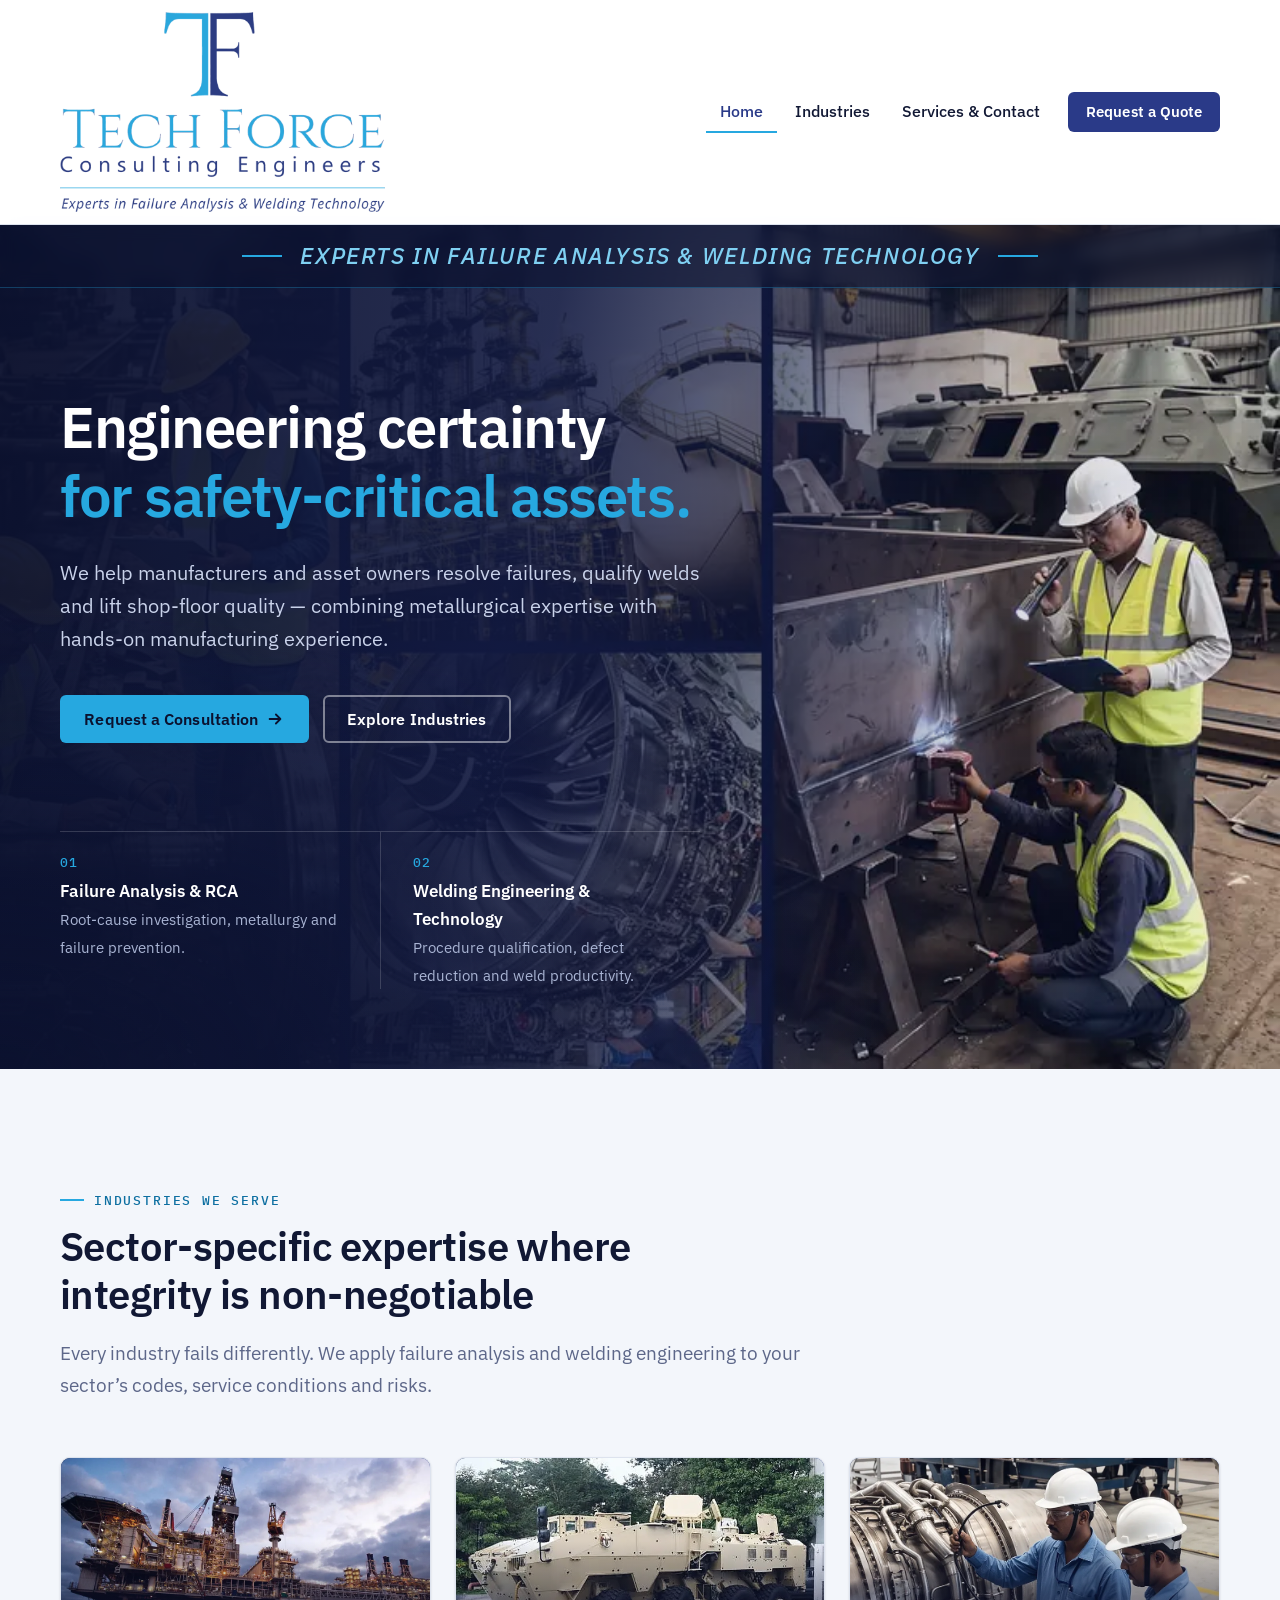
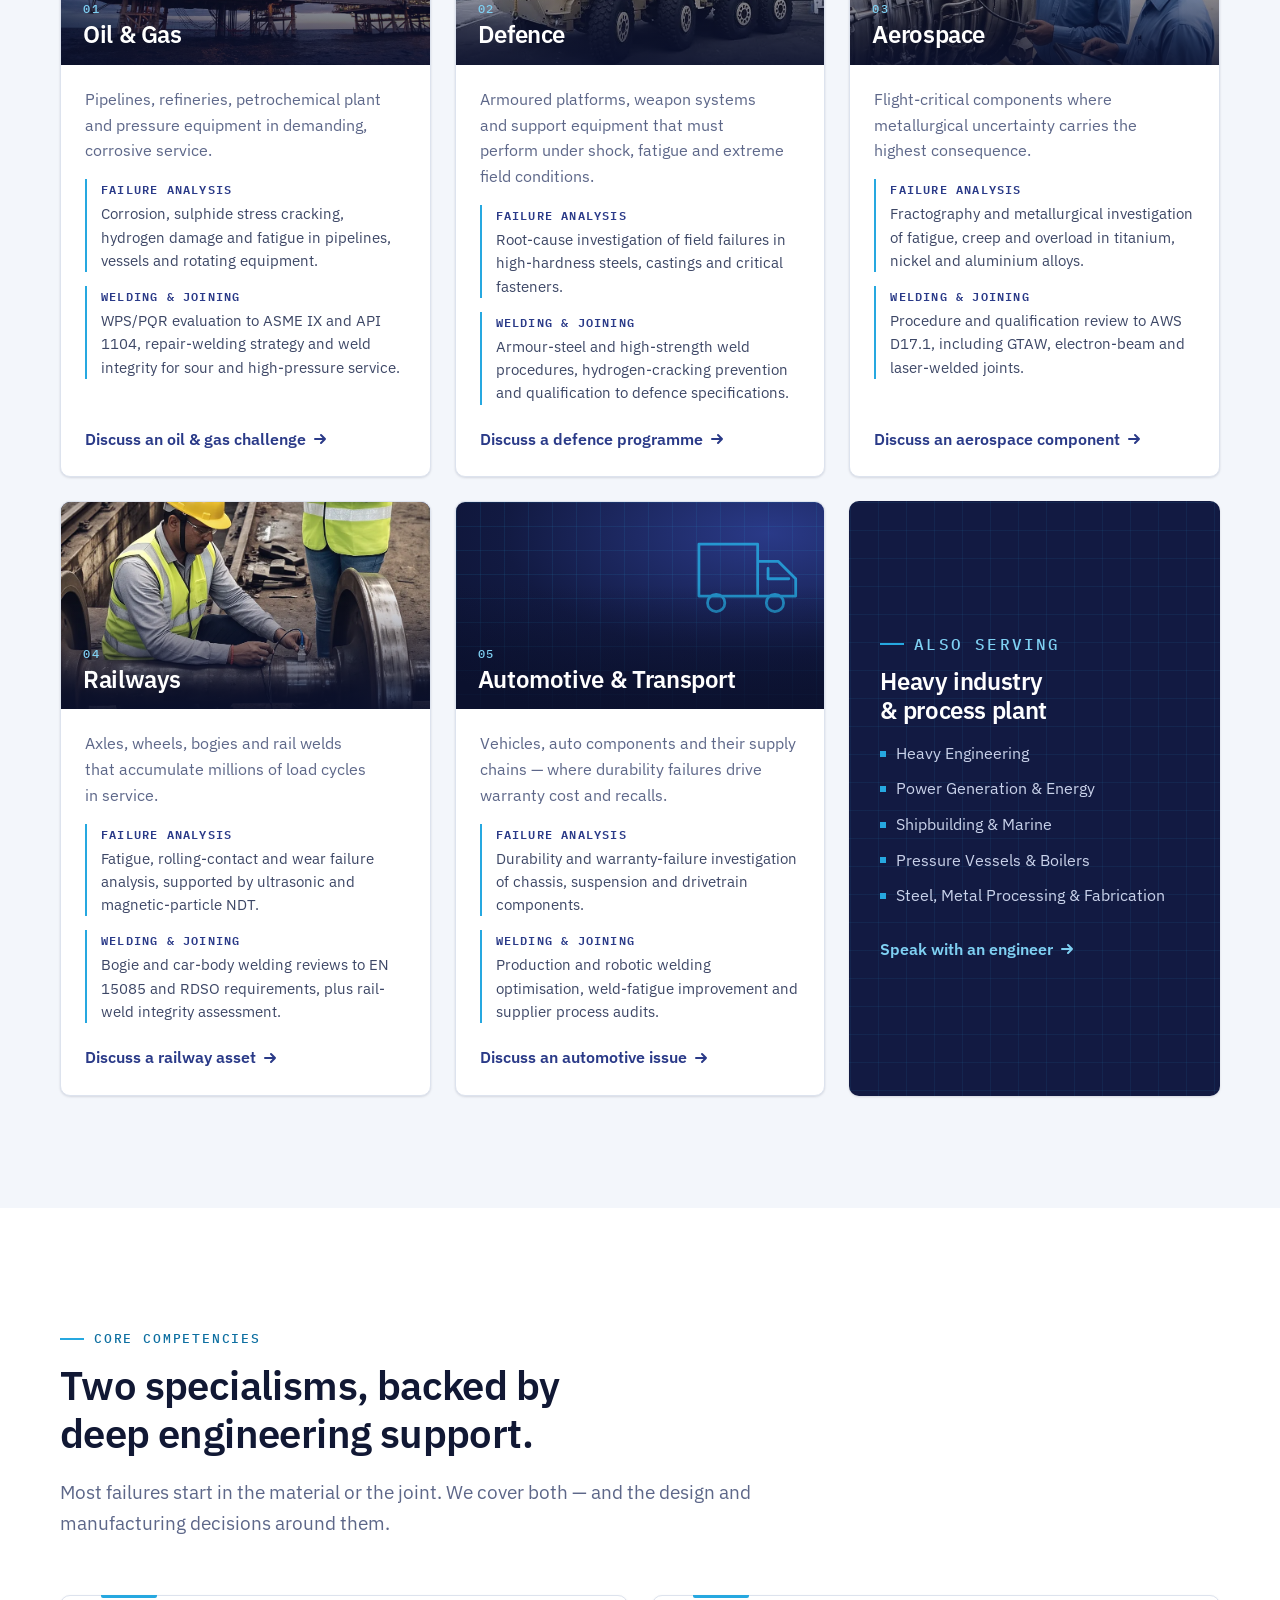
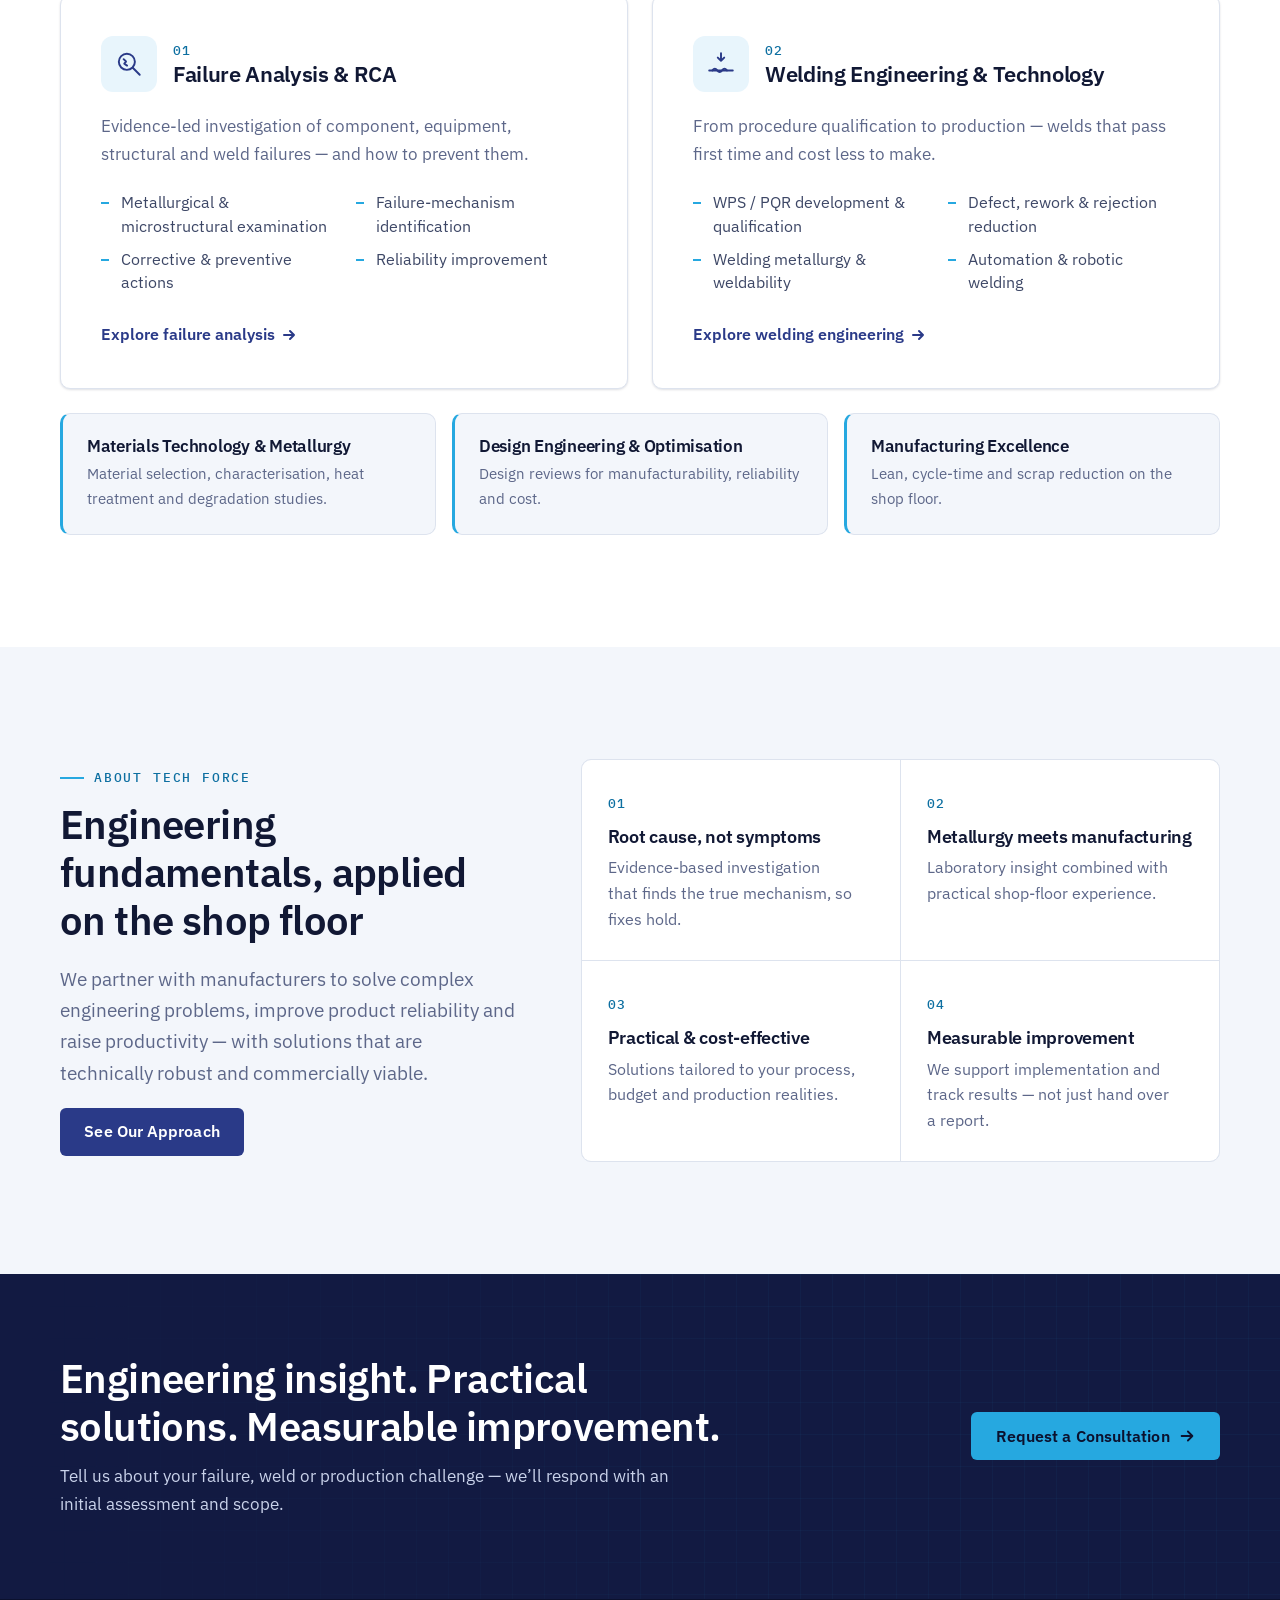
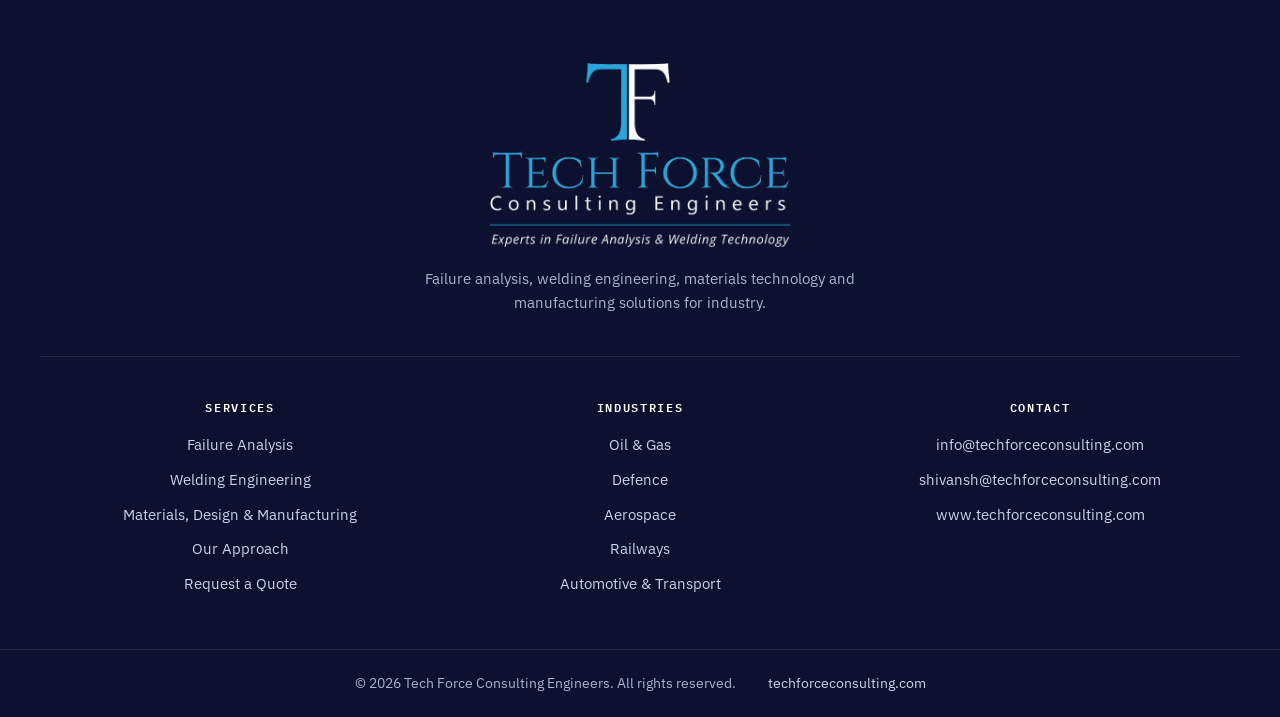
==== commit b6559c34: "Centred italic tagline band, centred footer, second contact email - Home banner: "Experts in Failure" ====
--- a/index.html
+++ b/index.html
@@ -26,7 +26,7 @@
 
   <link rel="preload" href="assets/fonts/ibm-plex-sans-latin.woff2" as="font" type="font/woff2" crossorigin>
   <link rel="preload" href="assets/fonts/ibm-plex-mono-500-latin.woff2" as="font" type="font/woff2" crossorigin>
-  <link rel="stylesheet" href="assets/css/styles.css?v=7">
+  <link rel="stylesheet" href="assets/css/styles.css?v=8">
 
   <script type="application/ld+json">
   {
@@ -82,9 +82,9 @@
                alt="Collage: an offshore oil platform, a refinery, engineers ultrasonically testing a railway wheelset, a jet engine, and engineers inspecting welds on an armoured vehicle hull">
         </picture>
       </div>
+      <p class="hero-tagline">Experts in Failure Analysis &amp; Welding Technology</p>
       <div class="container">
         <div class="hero-copy">
-          <p class="eyebrow">Experts in Failure Analysis &amp; Welding Technology</p>
           <h1 id="hero-title">Engineering certainty<br><span class="accent">for safety-critical assets.</span></h1>
           <p class="hero-sub">
             We help manufacturers and asset owners resolve failures, qualify welds and lift shop-floor quality —
@@ -424,13 +424,13 @@
 
   <!-- ===================== Footer ===================== -->
   <footer class="site-footer">
+    <div class="container footer-brand">
+      <a class="footer-logo" href="index.html" aria-label="Tech Force Consulting Engineers — Home">
+        <img src="assets/images/logo-full-light.png" width="320" height="197" alt="" loading="lazy" decoding="async">
+      </a>
+      <p>Failure analysis, welding engineering, materials technology and manufacturing solutions for industry.</p>
+    </div>
     <div class="container footer-top">
-      <div class="footer-brand">
-        <a class="footer-logo" href="index.html" aria-label="Tech Force Consulting Engineers — Home">
-          <img src="assets/images/logo-full-light.png" width="320" height="197" alt="" loading="lazy" decoding="async">
-        </a>
-        <p>Failure analysis, welding engineering, materials technology and manufacturing solutions for industry.</p>
-      </div>
       <div>
         <h2>Services</h2>
         <ul>
@@ -455,6 +455,7 @@
         <h2>Contact</h2>
         <ul>
           <li><a href="mailto:info@techforceconsulting.com">info@techforceconsulting.com</a></li>
+          <li><a href="mailto:shivansh@techforceconsulting.com">shivansh@techforceconsulting.com</a></li>
           <li><a href="https://www.techforceconsulting.com">www.techforceconsulting.com</a></li>
         </ul>
       </div>
--- a/assets/css/styles.css
+++ b/assets/css/styles.css
@@ -7,6 +7,10 @@
 @font-face {
   font-family: "IBM Plex Sans"; font-style: normal; font-weight: 100 700; font-display: swap;
   src: url("../fonts/ibm-plex-sans-latin.woff2") format("woff2");
+}
+@font-face {
+  font-family: "IBM Plex Sans"; font-style: italic; font-weight: 100 700; font-display: swap;
+  src: url("../fonts/ibm-plex-sans-italic-latin.woff2") format("woff2");
 }
 @font-face {
   font-family: "IBM Plex Mono"; font-style: normal; font-weight: 500; font-display: swap;
@@ -217,8 +221,20 @@
     background: linear-gradient(180deg, rgba(11, 17, 46, .05) 0, rgba(11, 17, 46, .2) 40vw, rgba(18, 26, 66, .8) 62vw, var(--navy-900) 75vw);
   }
 }
-.hero .container { padding-block: clamp(72px, 12vw, 136px) clamp(48px, 7vw, 80px); }
-@media (max-width: 760px) { .hero .container { padding-top: 68vw; } }
+.hero .container { padding-block: clamp(56px, 9vw, 104px) clamp(48px, 7vw, 80px); }
+@media (max-width: 760px) { .hero .container { padding-top: 54vw; } }
+
+/* Tagline band across the top of the banner, echoing the logo's italic tagline */
+.hero-tagline {
+  display: flex; align-items: center; justify-content: center; gap: 18px;
+  margin: 0; padding: 16px var(--gutter); text-align: center;
+  font: italic 500 clamp(1.0625rem, 1.8vw, 1.5rem)/1.35 var(--font-sans);
+  letter-spacing: .07em; text-transform: uppercase; color: var(--cyan-300);
+  background: rgba(11, 17, 46, .78); border-bottom: 1px solid rgba(38, 168, 224, .3);
+}
+@supports (backdrop-filter: blur(8px)) { .hero-tagline { background: rgba(11, 17, 46, .62); backdrop-filter: blur(8px); } }
+.hero-tagline::before, .hero-tagline::after { content: ""; flex: none; width: 40px; height: 2px; background: var(--cyan); }
+@media (max-width: 640px) { .hero-tagline::before, .hero-tagline::after { display: none; } }
 .hero-copy { max-width: 640px; }
 .hero .eyebrow { color: var(--cyan-300); }
 .hero h1 { color: #fff; margin-bottom: .45em; }
@@ -484,6 +500,7 @@
 .contact-card + .contact-card { margin-top: 12px; }
 .contact-card svg { width: 22px; height: 22px; color: var(--cyan-700); flex: none; margin-top: 2px; }
 .contact-card span { display: block; font-size: .8125rem; color: var(--muted); }
+.contact-card a { display: block; }
 .contact-card a, .contact-card strong { font-weight: 600; color: var(--ink); font-size: 1rem; word-break: break-word; }
 
 .form-card { background: #fff; border: 1px solid var(--line); border-radius: 14px; box-shadow: var(--shadow-md); padding: clamp(24px, 4vw, 40px); }
@@ -530,16 +547,21 @@
 
 /* ---------- Footer ---------- */
 .site-footer { background: var(--navy-950); color: #a9b4d3; font-size: .9375rem; }
-.footer-top { display: grid; gap: 40px; grid-template-columns: minmax(0, 2fr) repeat(3, minmax(0, 1fr)); padding-block: 64px 48px; }
-@media (max-width: 1200px) { .footer-top { grid-template-columns: repeat(2, minmax(0, 1fr)); } } /* email needs ~205px */
-@media (max-width: 520px) { .footer-top { grid-template-columns: minmax(0, 1fr); } }
+/* Logo centred on top, then the three link columns */
+.footer-brand { display: flex; flex-direction: column; align-items: center; text-align: center; padding-block: 64px 40px; }
 .footer-logo { display: inline-block; }
-.footer-logo img { width: 280px; height: auto; }
-.footer-brand p { margin-top: 18px; max-width: 360px; }
+.footer-logo img { width: 300px; height: auto; }
+.footer-brand p { margin: 20px 0 0; max-width: 460px; }
+.footer-top {
+  display: grid; gap: 40px; grid-template-columns: repeat(3, minmax(0, 1fr));
+  padding-block: 40px 52px; text-align: center; border-top: 1px solid rgba(255, 255, 255, .1);
+}
+@media (max-width: 640px) { .footer-top { grid-template-columns: minmax(0, 1fr); gap: 32px; } }
+.site-footer .footer-top a { overflow-wrap: anywhere; } /* long email addresses on narrow columns */
 .site-footer h2 { font: 600 .75rem var(--font-mono); letter-spacing: .14em; text-transform: uppercase; color: #fff; margin-bottom: 16px; }
 .site-footer ul { list-style: none; display: grid; gap: 10px; }
 .site-footer a { color: #c9d2ea; text-decoration: none; }
 .site-footer a:hover { color: var(--cyan); text-decoration: underline; }
 .footer-bottom { border-top: 1px solid rgba(255, 255, 255, .1); }
-.footer-bottom .container { display: flex; flex-wrap: wrap; justify-content: space-between; gap: 12px; padding-block: 22px; font-size: .875rem; }
+.footer-bottom .container { display: flex; flex-wrap: wrap; justify-content: center; gap: 8px 32px; text-align: center; padding-block: 22px; font-size: .875rem; }
 .footer-bottom p { margin: 0; }
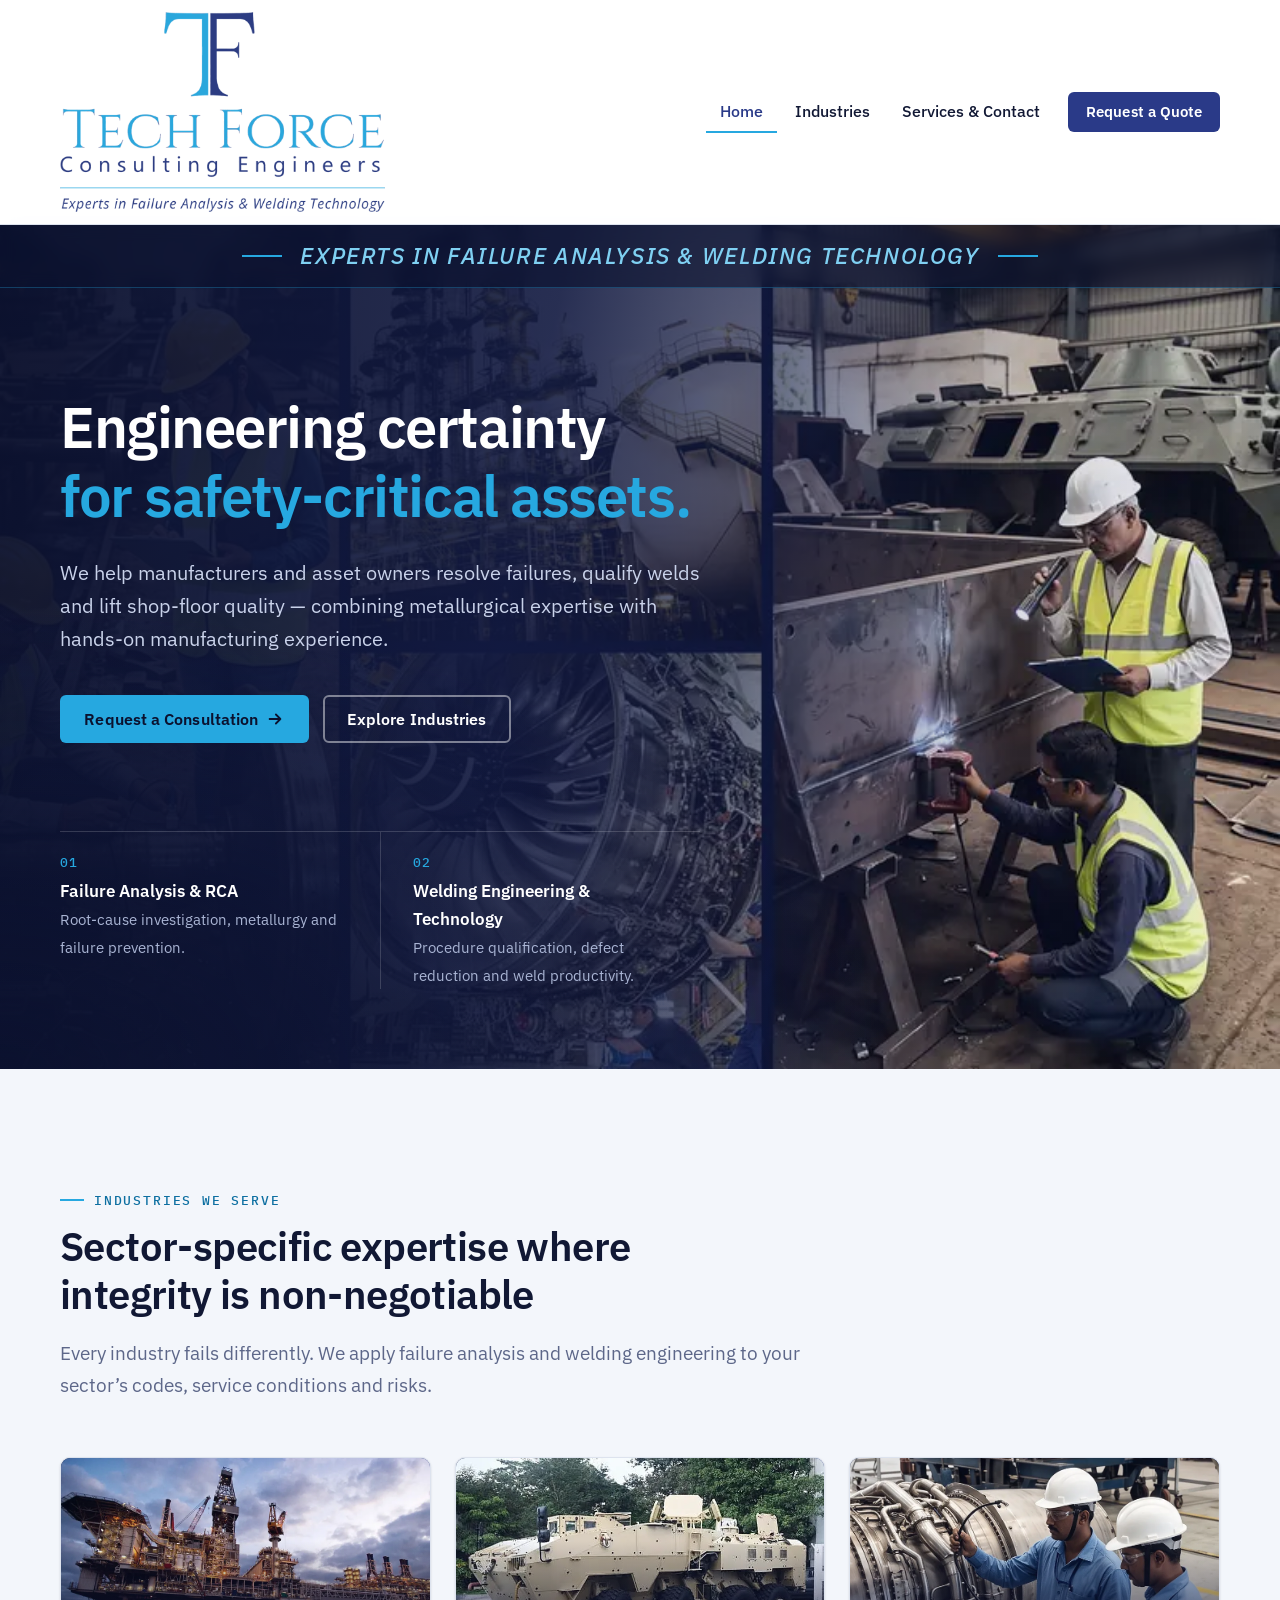
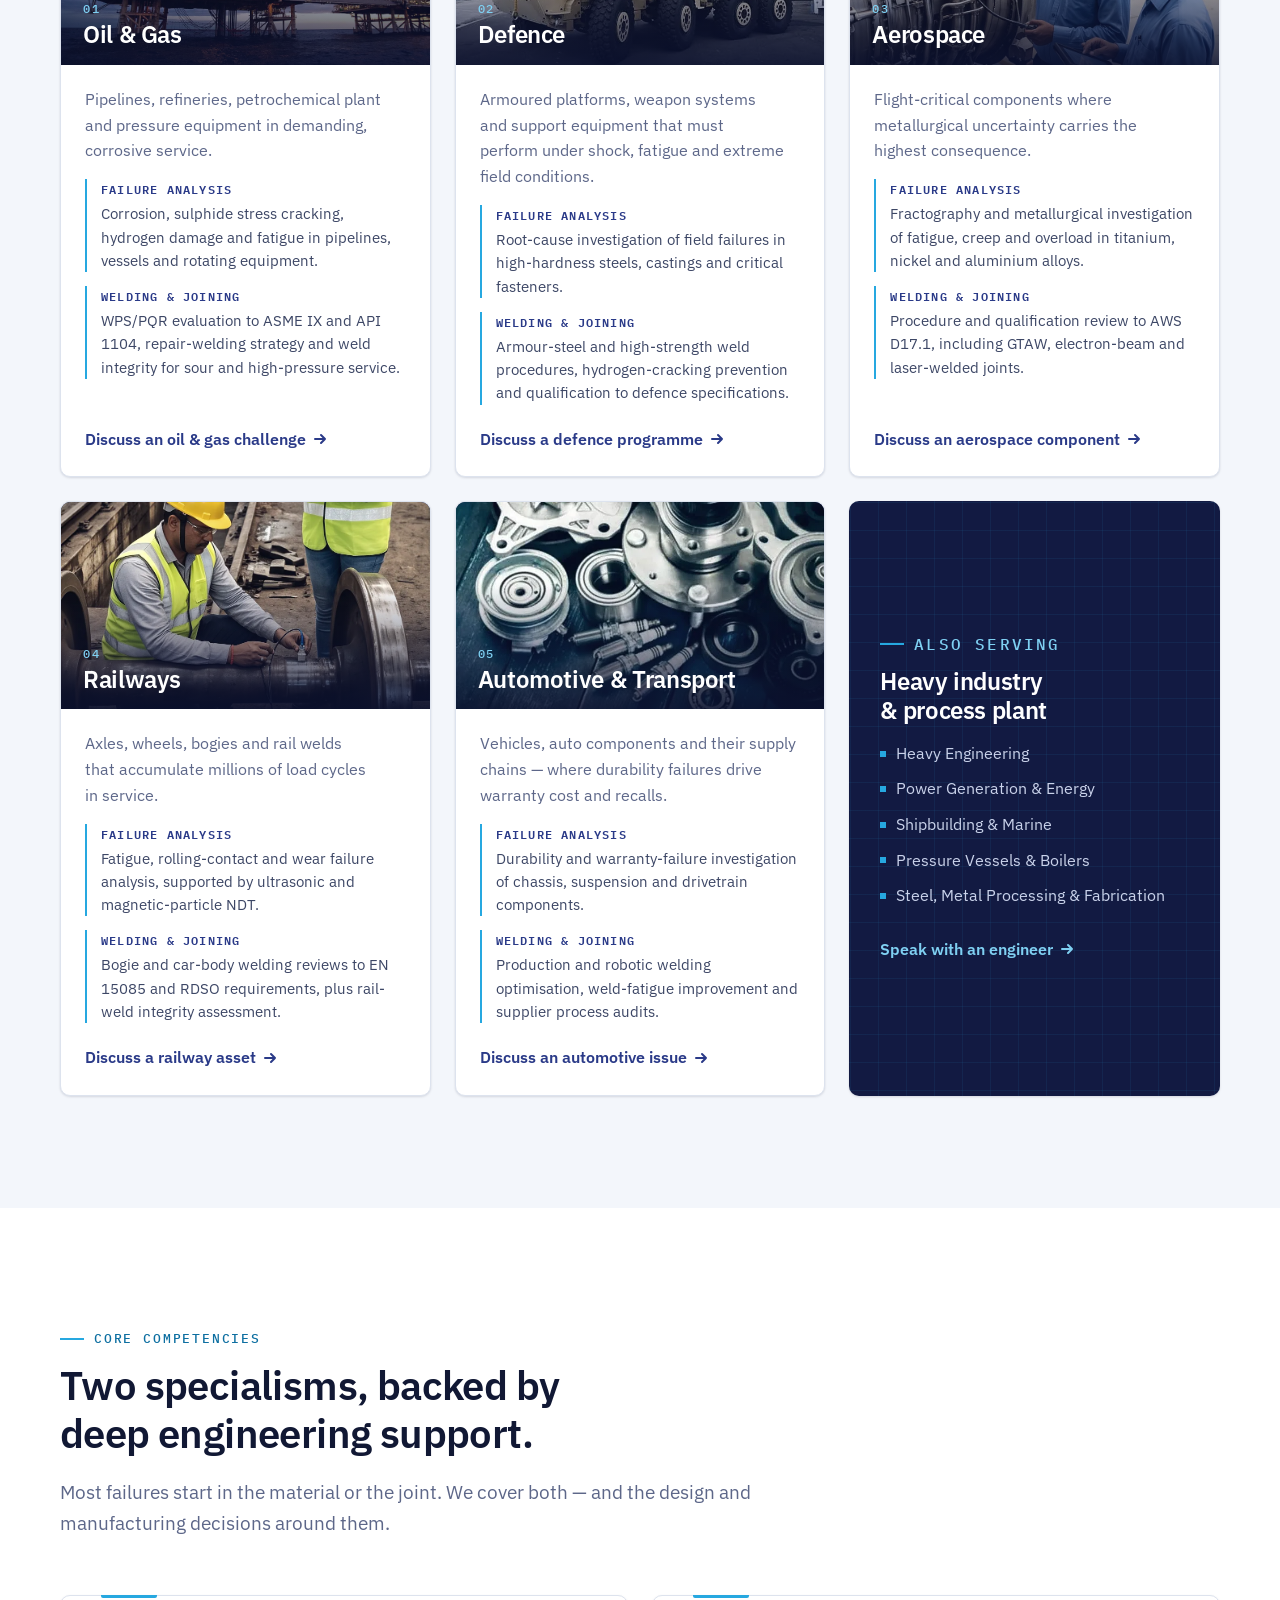
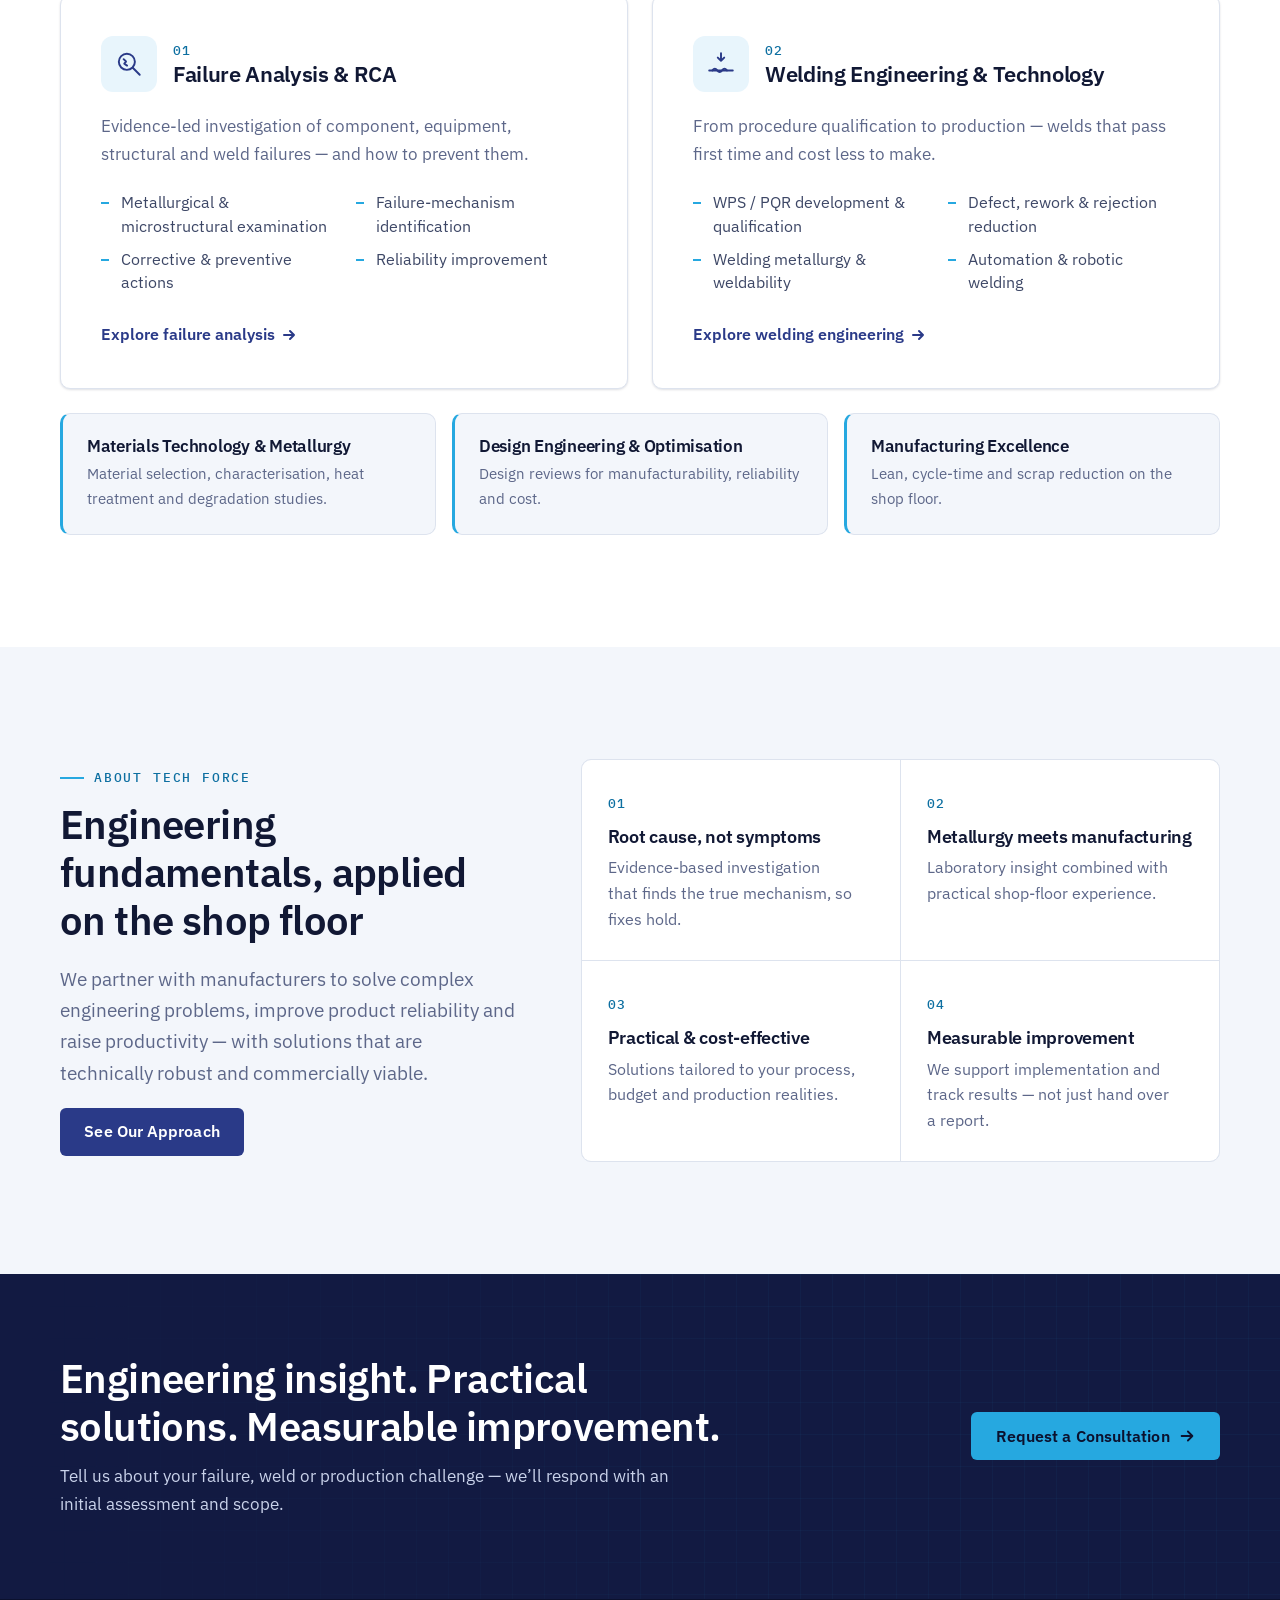
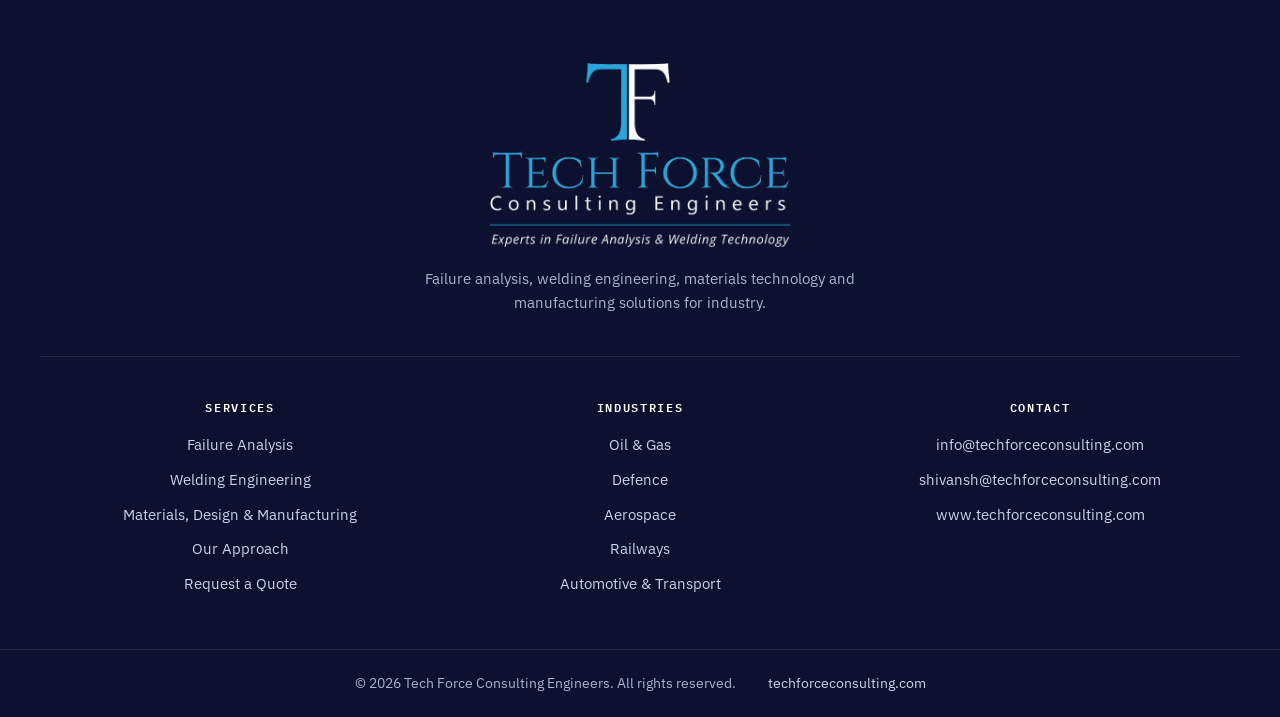
==== commit d5f8772b: "Use the supplied auto-parts photo on the Automotive & Transport card Replaces the earlier AI meeting" ====
--- a/index.html
+++ b/index.html
@@ -244,8 +244,8 @@
           <article class="sector-card" id="sector-transportation">
             <div class="sector-media">
               <svg class="sector-icon" viewBox="0 0 64 64" fill="none" stroke="currentColor" stroke-width="1.6" stroke-linecap="round" stroke-linejoin="round" aria-hidden="true"><path d="M4 14h34v30H4zM38 24h12l10 10v10H38z"/><path d="M44 28v6h12"/><circle cx="14" cy="48" r="5"/><circle cx="48" cy="48" r="5"/></svg>
-              <img src="assets/images/consulting-meeting-transportation.jpg" width="868" height="488" loading="lazy" decoding="async"
-                   alt="Indian engineering consultants discussing vehicle chassis failure diagnostics around a conference table"
+              <img src="assets/images/sector-transportation.webp" width="640" height="360" loading="lazy" decoding="async"
+                   alt="Automotive components: wheel hubs, bearings, tensioner pulleys and spark plugs"
                    onerror="this.remove()">
               <h3 class="sector-title"><span class="num">05</span>Automotive &amp; Transport</h3>
             </div>
